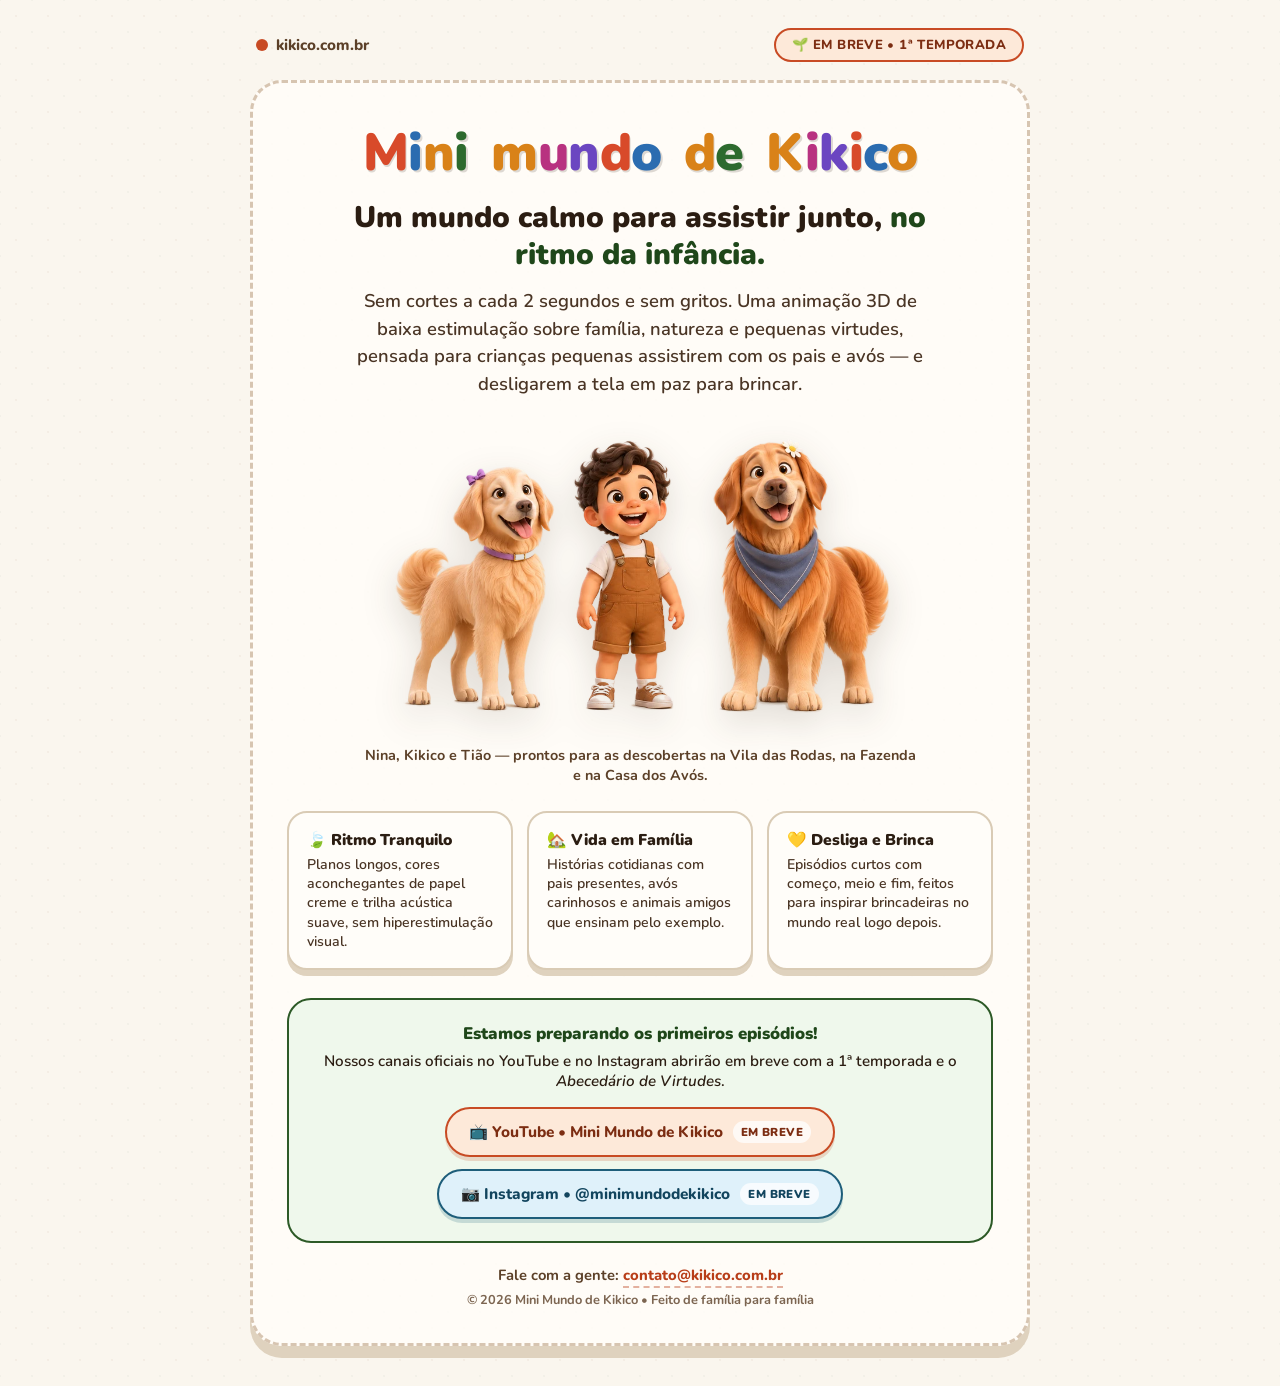
==== index.html @ 515ec6b5 "Site oficial kikico.com.br (Em breve / Cartao de visitas)" ====
<!DOCTYPE html>
<html lang="pt-BR">
<head>
  <meta charset="utf-8" />
  <meta name="viewport" content="width=device-width, initial-scale=1.0" />
  <title>Mini Mundo de Kikico — Desenho Infantil de Baixa Estimulação</title>
  <meta name="description" content="Animação 3D educativa de baixa estimulação para assistir junto em família. Sem cortes frenéticos, sem gritos: afeto, natureza e pequenas virtudes no ritmo da infância." />
  <meta name="theme-color" content="#FAF6EE" />

  <!-- Open Graph / WhatsApp / Instagram -->
  <meta property="og:type" content="website" />
  <meta property="og:url" content="https://kikico.com.br/" />
  <meta property="og:title" content="Mini Mundo de Kikico — Desenho Calmo e Educativo" />
  <meta property="og:description" content="Animação 3D de baixa estimulação feita de família para família. Sem cortes frenéticos, sem gritos — afeto e descobertas no ritmo da infância." />
  <meta property="og:image" content="https://kikico.com.br/assets/og-share.jpg" />
  <meta property="og:locale" content="pt_BR" />

  <!-- Ícones -->
  <link rel="icon" type="image/png" href="assets/favicon.png" />
  <link rel="apple-touch-icon" href="assets/apple-touch-icon.png" />

  <!-- Fonte arredondada acolhedora (fallback nativo macOS/iOS Avenir Next Rounded) -->
  <link rel="preconnect" href="https://fonts.googleapis.com" />
  <link rel="preconnect" href="https://fonts.gstatic.com" crossorigin />
  <link href="https://fonts.googleapis.com/css2?family=Nunito:wght@600;700;800;900&display=swap" rel="stylesheet" />

  <style>
    :root {
      --creme-kikico: #FAF6EE;
      --cartao-branco: #FFFDF9;
      --borda-areia: #D9CBB5;
      --sombra-areia: #DFD2BE;
      --tinta-carvao: #2B1D12;
      --tinta-marrom: #4A3525;
      --tinta-canela: #5C4028;

      --verde-fundo: #E3F0DF;
      --verde-card: #EFF8EC;
      --verde-borda: #2D5A27;
      --verde-texto: #1F471A;

      --terracota-fundo: #FDE9D9;
      --terracota-borda: #C84B24;
      --terracota-texto: #7C2D12;
      --terracota-destaque: #B83D18;

      --azul-fundo: #DFF1FA;
      --azul-borda: #1E5E7A;
      --azul-texto: #12455E;

      --madeira-fundo: #EFE5D5;
      --madeira-borda: #8B5A2B;
      --madeira-texto: #4A2E14;
    }

    * {
      box-sizing: border-box;
      margin: 0;
      padding: 0;
    }

    body {
      background-color: var(--creme-kikico);
      background-image:
        radial-gradient(rgba(139, 90, 43, 0.05) 1.5px, transparent 1.5px),
        radial-gradient(rgba(45, 90, 39, 0.035) 1.5px, var(--creme-kikico) 1.5px);
      background-size: 32px 32px;
      background-position: 0 0, 16px 16px;
      color: var(--tinta-carvao);
      font-family: "Avenir Next Rounded", "Arial Rounded MT Bold", "Nunito", -apple-system, BlinkMacSystemFont, sans-serif;
      -webkit-font-smoothing: antialiased;
      min-height: 100vh;
      display: flex;
      flex-direction: column;
      align-items: center;
      justify-content: center;
      padding: 28px 18px 40px;
    }

    .page-wrapper {
      width: 100%;
      max-width: 780px;
      margin: 0 auto;
    }

    /* Barra superior discreta */
    .top-bar {
      display: flex;
      align-items: center;
      justify-content: space-between;
      flex-wrap: wrap;
      gap: 12px;
      margin-bottom: 18px;
      padding: 0 6px;
    }

    .brand-handle {
      display: inline-flex;
      align-items: center;
      gap: 8px;
      font-size: 0.95rem;
      font-weight: 800;
      color: var(--tinta-canela);
      text-decoration: none;
    }

    .brand-dot {
      width: 12px;
      height: 12px;
      border-radius: 50%;
      background-color: var(--terracota-borda);
      display: inline-block;
    }

    .pill {
      display: inline-flex;
      align-items: center;
      gap: 6px;
      padding: 6px 16px;
      border-radius: 999px;
      font-weight: 800;
      font-size: 0.82rem;
      letter-spacing: 0.03em;
      text-transform: uppercase;
    }

    .pill-amber {
      background-color: var(--terracota-fundo);
      color: var(--terracota-texto);
      border: 2px solid var(--terracota-borda);
    }

    .pill-green {
      background-color: var(--verde-fundo);
      color: var(--verde-texto);
      border: 2px solid var(--verde-borda);
    }

    /* Moldura principal em estilo livro ilustrado / giz de cera */
    .crayon-stage {
      background-color: rgba(255, 253, 249, 0.86);
      border: 3.5px dashed rgba(139, 90, 43, 0.34);
      border-radius: 32px;
      padding: 38px 34px 34px;
      box-shadow: 0 12px 0 var(--sombra-areia);
      text-align: center;
    }

    /* Título em letras estilo Giz de Cera colorido (seguindo o logo oficial) */
    .crayon-logo-title {
      font-size: clamp(2.1rem, 5.5vw, 3.25rem);
      font-weight: 900;
      line-height: 1.08;
      letter-spacing: -0.01em;
      margin-bottom: 14px;
      display: inline-block;
      padding: 4px 12px;
    }

    .crayon-word {
      display: inline-block;
      margin: 0 4px;
    }

    .c-red    { color: #D84A2A; text-shadow: 1.5px 2px 0 rgba(43, 29, 18, 0.16); }
    .c-blue   { color: #2B6CB0; text-shadow: 1.5px 2px 0 rgba(43, 29, 18, 0.16); }
    .c-yellow { color: #D98218; text-shadow: 1.5px 2px 0 rgba(43, 29, 18, 0.16); }
    .c-green  { color: #2D6A2E; text-shadow: 1.5px 2px 0 rgba(43, 29, 18, 0.16); }
    .c-purple { color: #6B46C1; text-shadow: 1.5px 2px 0 rgba(43, 29, 18, 0.16); }
    .c-pink   { color: #B83280; text-shadow: 1.5px 2px 0 rgba(43, 29, 18, 0.16); }

    .hero-headline {
      font-size: clamp(1.35rem, 3.2vw, 1.85rem);
      line-height: 1.25;
      font-weight: 900;
      color: var(--tinta-carvao);
      max-width: 620px;
      margin: 0 auto 14px;
    }

    .hero-headline span {
      color: var(--verde-texto);
    }

    .hero-sub {
      font-size: clamp(1rem, 2.2vw, 1.15rem);
      line-height: 1.5;
      color: var(--tinta-marrom);
      font-weight: 600;
      max-width: 590px;
      margin: 0 auto 24px;
    }

    /* Ilustração do Trio (Nina, Kikico e Tião) */
    .trio-container {
      margin: 8px auto 26px;
      max-width: 560px;
    }

    .trio-img {
      width: 100%;
      height: auto;
      display: block;
      filter: drop-shadow(0 12px 18px rgba(43, 29, 18, 0.16));
    }

    .trio-caption {
      margin-top: 8px;
      font-size: 0.9rem;
      font-weight: 700;
      color: var(--tinta-canela);
    }

    /* Pilares da proposta em 3 cartões rápidos */
    .pillars-grid {
      display: grid;
      grid-template-columns: repeat(3, 1fr);
      gap: 14px;
      margin-bottom: 28px;
      text-align: left;
    }

    .pillar-card {
      background-color: var(--cartao-branco);
      border: 2.5px solid var(--borda-areia);
      border-radius: 20px;
      padding: 16px 18px;
      box-shadow: 0 6px 0 var(--sombra-areia);
    }

    .pillar-title {
      font-size: 0.98rem;
      font-weight: 900;
      color: var(--tinta-carvao);
      margin-bottom: 4px;
      display: flex;
      align-items: center;
      gap: 6px;
    }

    .pillar-desc {
      font-size: 0.88rem;
      line-height: 1.38;
      color: var(--tinta-marrom);
      font-weight: 600;
    }

    /* Seção de Canais / Em Breve */
    .channels-box {
      background-color: var(--verde-card);
      border: 2.5px solid var(--verde-borda);
      border-radius: 24px;
      padding: 22px 24px;
      margin-bottom: 22px;
    }

    .channels-title {
      font-size: 1.05rem;
      font-weight: 900;
      color: var(--verde-texto);
      margin-bottom: 6px;
    }

    .channels-text {
      font-size: 0.95rem;
      color: var(--tinta-carvao);
      font-weight: 600;
      margin-bottom: 16px;
    }

    .buttons-row {
      display: flex;
      flex-wrap: wrap;
      justify-content: center;
      gap: 12px;
    }

    .btn-channel {
      display: inline-flex;
      align-items: center;
      gap: 10px;
      padding: 12px 22px;
      border-radius: 999px;
      font-size: 0.96rem;
      font-weight: 800;
      text-decoration: none;
      transition: transform 0.15s ease, box-shadow 0.15s ease;
    }

    .btn-youtube {
      background-color: var(--terracota-fundo);
      color: var(--terracota-texto);
      border: 2.5px solid var(--terracota-borda);
      box-shadow: 0 4px 0 rgba(200, 75, 36, 0.2);
    }

    .btn-instagram {
      background-color: var(--azul-fundo);
      color: var(--azul-texto);
      border: 2.5px solid var(--azul-borda);
      box-shadow: 0 4px 0 rgba(30, 94, 122, 0.2);
    }

    .badge-soon {
      font-size: 0.72rem;
      text-transform: uppercase;
      letter-spacing: 0.04em;
      padding: 3px 8px;
      border-radius: 999px;
      background-color: rgba(255, 255, 255, 0.75);
      font-weight: 900;
    }

    /* Contato por E-mail */
    .contact-footer {
      margin-top: 22px;
      font-size: 0.92rem;
      color: var(--tinta-canela);
      font-weight: 700;
      display: flex;
      flex-direction: column;
      align-items: center;
      gap: 6px;
    }

    .contact-link {
      color: var(--terracota-destaque);
      text-decoration: none;
      font-weight: 800;
      border-bottom: 2px dashed rgba(184, 61, 24, 0.4);
      padding-bottom: 1px;
    }

    .contact-link:hover {
      border-bottom-style: solid;
    }

    @media (max-width: 640px) {
      .crayon-stage {
        padding: 28px 20px 26px;
        border-radius: 26px;
      }
      .pillars-grid {
        grid-template-columns: 1fr;
        gap: 10px;
      }
      .btn-channel {
        width: 100%;
        justify-content: center;
      }
    }
  </style>
</head>
<body>
  <main class="page-wrapper">
    <header class="top-bar">
      <span class="brand-handle">
        <span class="brand-dot" aria-hidden="true"></span>
        kikico.com.br
      </span>
      <span class="pill pill-amber">🌱 Em breve • 1ª Temporada</span>
    </header>

    <section class="crayon-stage" aria-label="Apresentação do Mini Mundo de Kikico">
      <h1 class="crayon-logo-title" aria-label="Mini mundo de Kikico">
        <span class="crayon-word">
          <span class="c-red">M</span><span class="c-blue">i</span><span class="c-yellow">n</span><span class="c-green">i</span>
        </span>
        <span class="crayon-word">
          <span class="c-yellow">m</span><span class="c-pink">u</span><span class="c-purple">n</span><span class="c-red">d</span><span class="c-blue">o</span>
        </span>
        <span class="crayon-word">
          <span class="c-yellow">d</span><span class="c-green">e</span>
        </span>
        <span class="crayon-word">
          <span class="c-yellow">K</span><span class="c-pink">i</span><span class="c-purple">k</span><span class="c-red">i</span><span class="c-blue">c</span><span class="c-yellow">o</span>
        </span>
      </h1>

      <h2 class="hero-headline">
        Um mundo calmo para assistir junto, <span>no ritmo da infância.</span>
      </h2>

      <p class="hero-sub">
        Sem cortes a cada 2 segundos e sem gritos. Uma animação 3D de baixa estimulação sobre família, natureza e pequenas virtudes, pensada para crianças pequenas assistirem com os pais e avós — e desligarem a tela em paz para brincar.
      </p>

      <figure class="trio-container">
        <picture>
          <source srcset="assets/trio-kikico-nina-tiao.webp" type="image/webp" />
          <img
            class="trio-img"
            src="assets/trio-kikico-nina-tiao.png"
            alt="Ilustração 3D da cachorrinha Nina, do menino Kikico de jardineira marrom e do cachorro Tião de bandana azul"
            width="960"
            height="536"
          />
        </picture>
        <figcaption class="trio-caption">
          Nina, Kikico e Tião — prontos para as descobertas na Vila das Rodas, na Fazenda e na Casa dos Avós.
        </figcaption>
      </figure>

      <div class="pillars-grid">
        <article class="pillar-card">
          <div class="pillar-title">🍃 Ritmo Tranquilo</div>
          <p class="pillar-desc">
            Planos longos, cores aconchegantes de papel creme e trilha acústica suave, sem hiperestimulação visual.
          </p>
        </article>

        <article class="pillar-card">
          <div class="pillar-title">🏡 Vida em Família</div>
          <p class="pillar-desc">
            Histórias cotidianas com pais presentes, avós carinhosos e animais amigos que ensinam pelo exemplo.
          </p>
        </article>

        <article class="pillar-card">
          <div class="pillar-title">💛 Desliga e Brinca</div>
          <p class="pillar-desc">
            Episódios curtos com começo, meio e fim, feitos para inspirar brincadeiras no mundo real logo depois.
          </p>
        </article>
      </div>

      <div class="channels-box">
        <div class="channels-title">Estamos preparando os primeiros episódios!</div>
        <p class="channels-text">
          Nossos canais oficiais no YouTube e no Instagram abrirão em breve com a 1ª temporada e o <em>Abecedário de Virtudes</em>.
        </p>
        <div class="buttons-row">
          <span class="btn-channel btn-youtube" role="status">
            📺 YouTube • Mini Mundo de Kikico
            <span class="badge-soon">Em breve</span>
          </span>
          <span class="btn-channel btn-instagram" role="status">
            📷 Instagram • @minimundodekikico
            <span class="badge-soon">Em breve</span>
          </span>
        </div>
      </div>

      <footer class="contact-footer">
        <div>
          Fale com a gente: <a class="contact-link" href="mailto:contato@kikico.com.br">contato@kikico.com.br</a>
        </div>
        <div style="font-size: 0.8rem; opacity: 0.8;">
          © 2026 Mini Mundo de Kikico • Feito de família para família
        </div>
      </footer>
    </section>
  </main>
</body>
</html>
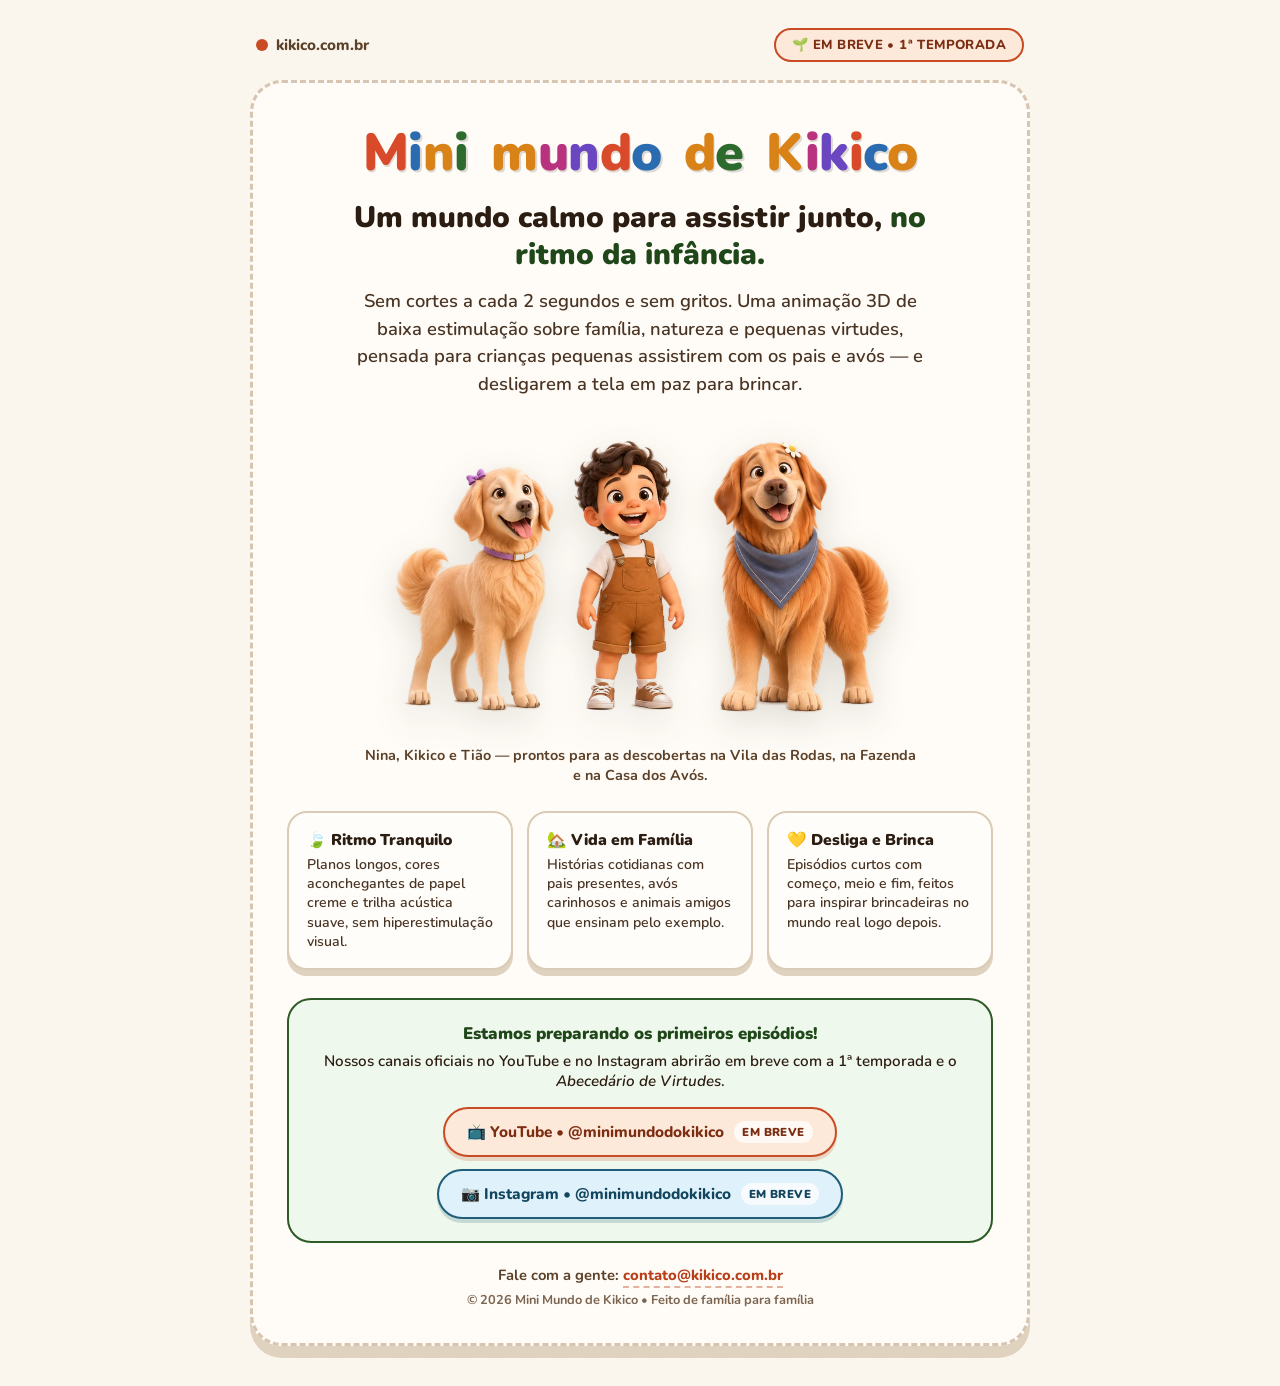
==== commit 356bc3f4: "Sincronizacao automatica (Pro Max, 2026-11-16 11:40)" ====
--- a/index.html
+++ b/index.html
@@ -431,11 +431,11 @@
         </p>
         <div class="buttons-row">
           <span class="btn-channel btn-youtube" role="status">
-            📺 YouTube • Mini Mundo de Kikico
+            📺 YouTube • @minimundodokikico
             <span class="badge-soon">Em breve</span>
           </span>
           <span class="btn-channel btn-instagram" role="status">
-            📷 Instagram • @minimundodekikico
+            📷 Instagram • @minimundodokikico
             <span class="badge-soon">Em breve</span>
           </span>
         </div>
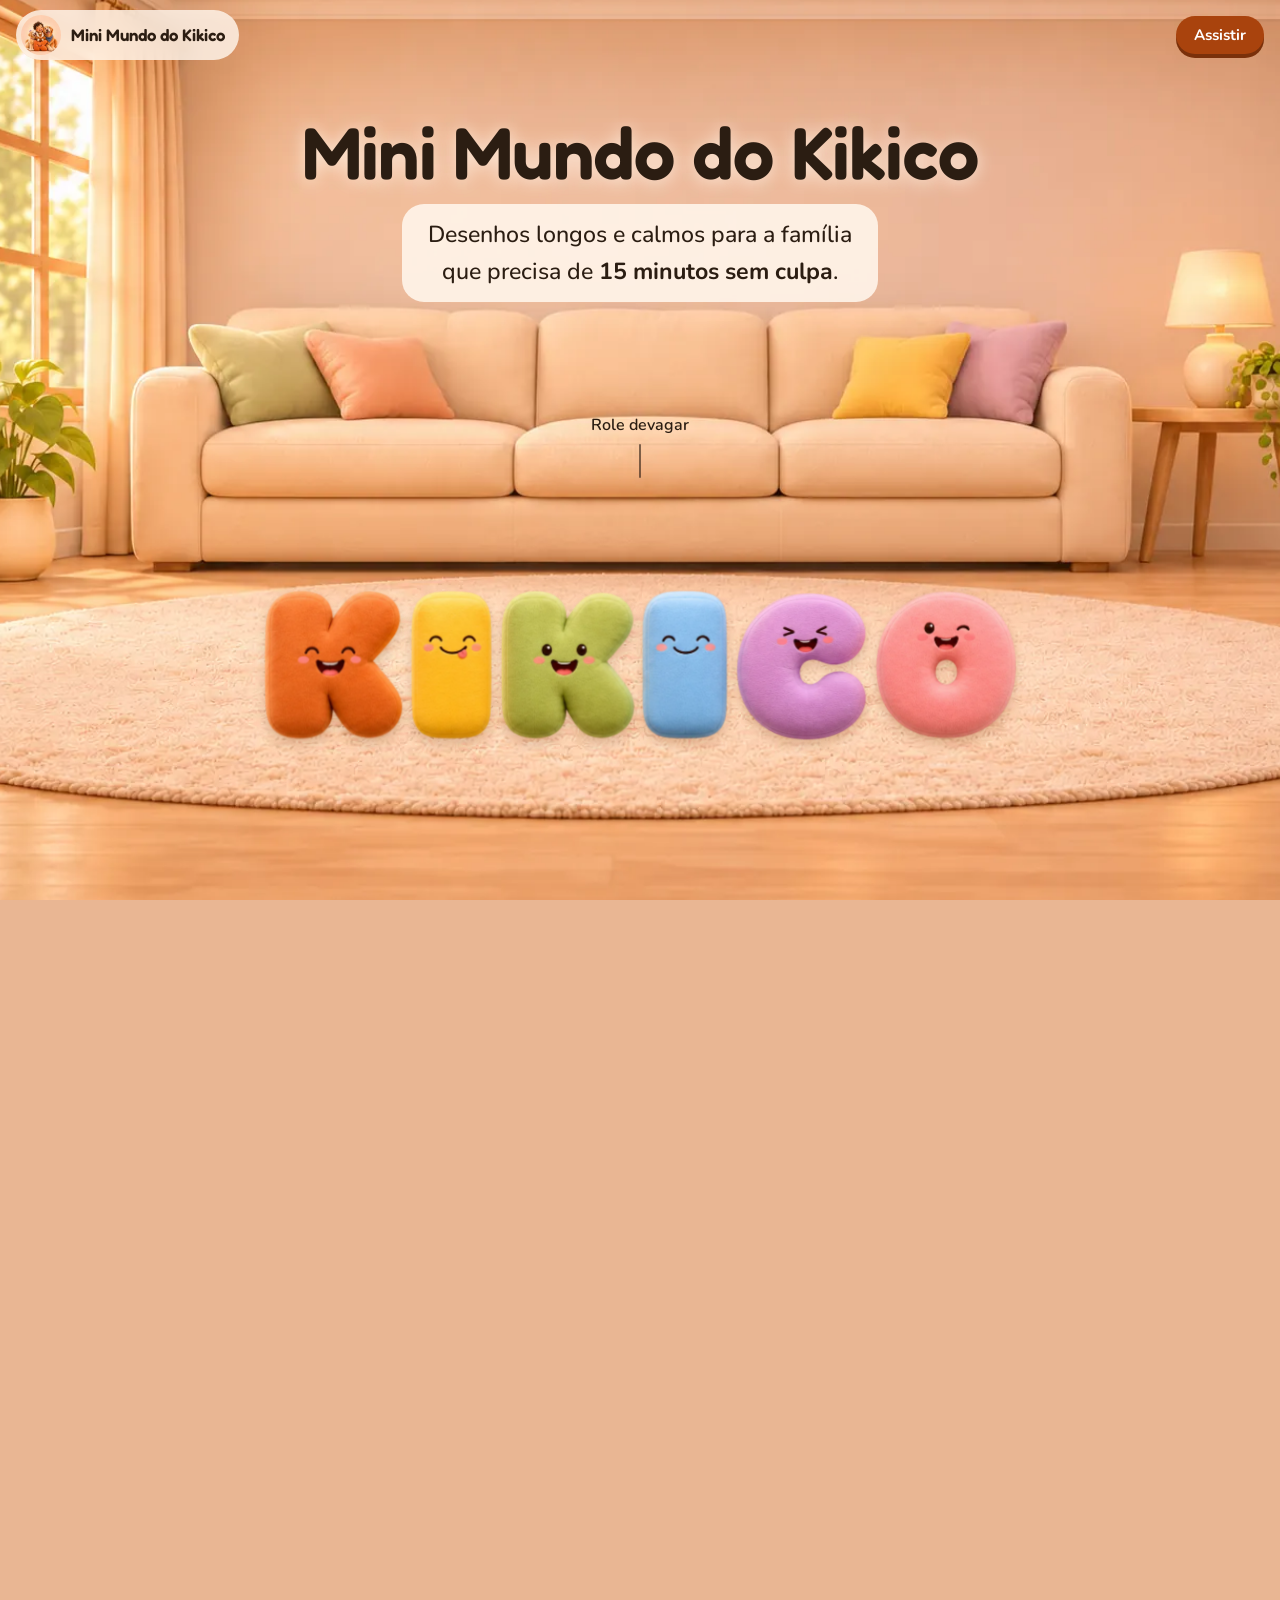
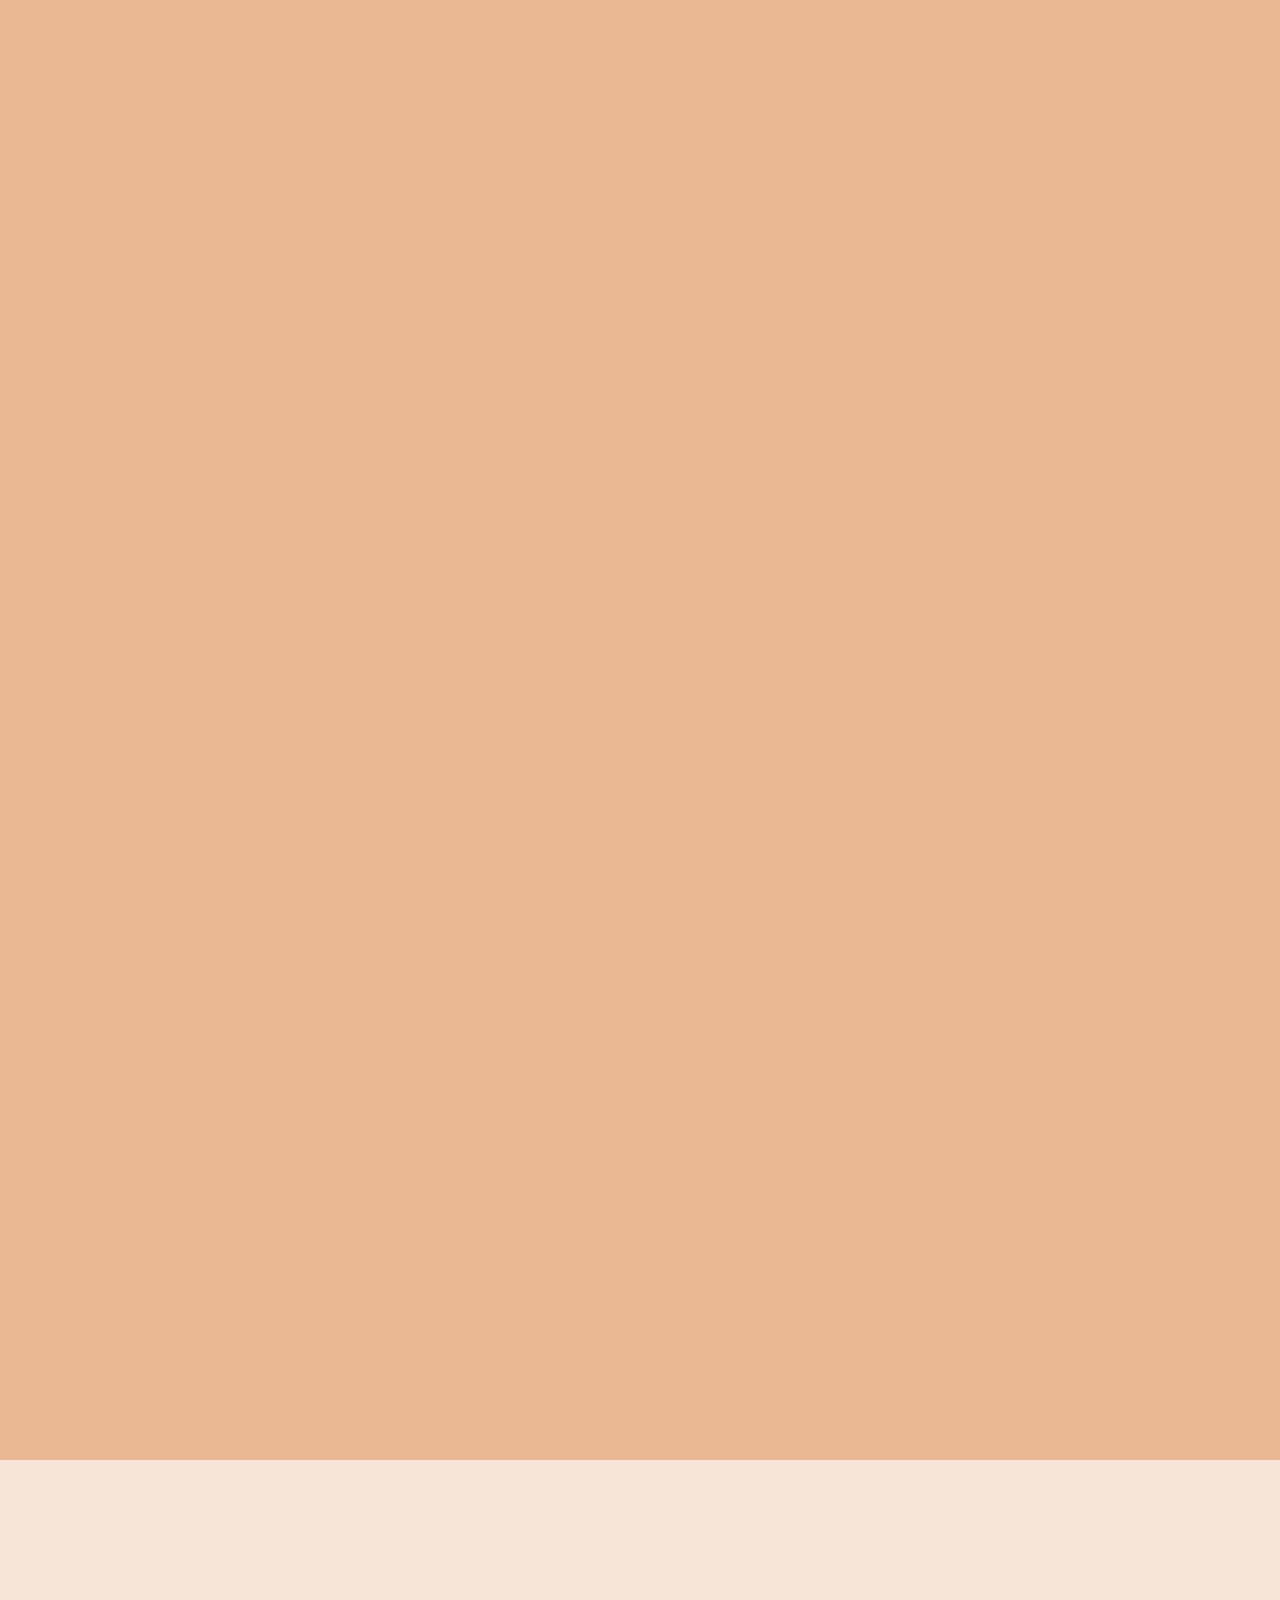
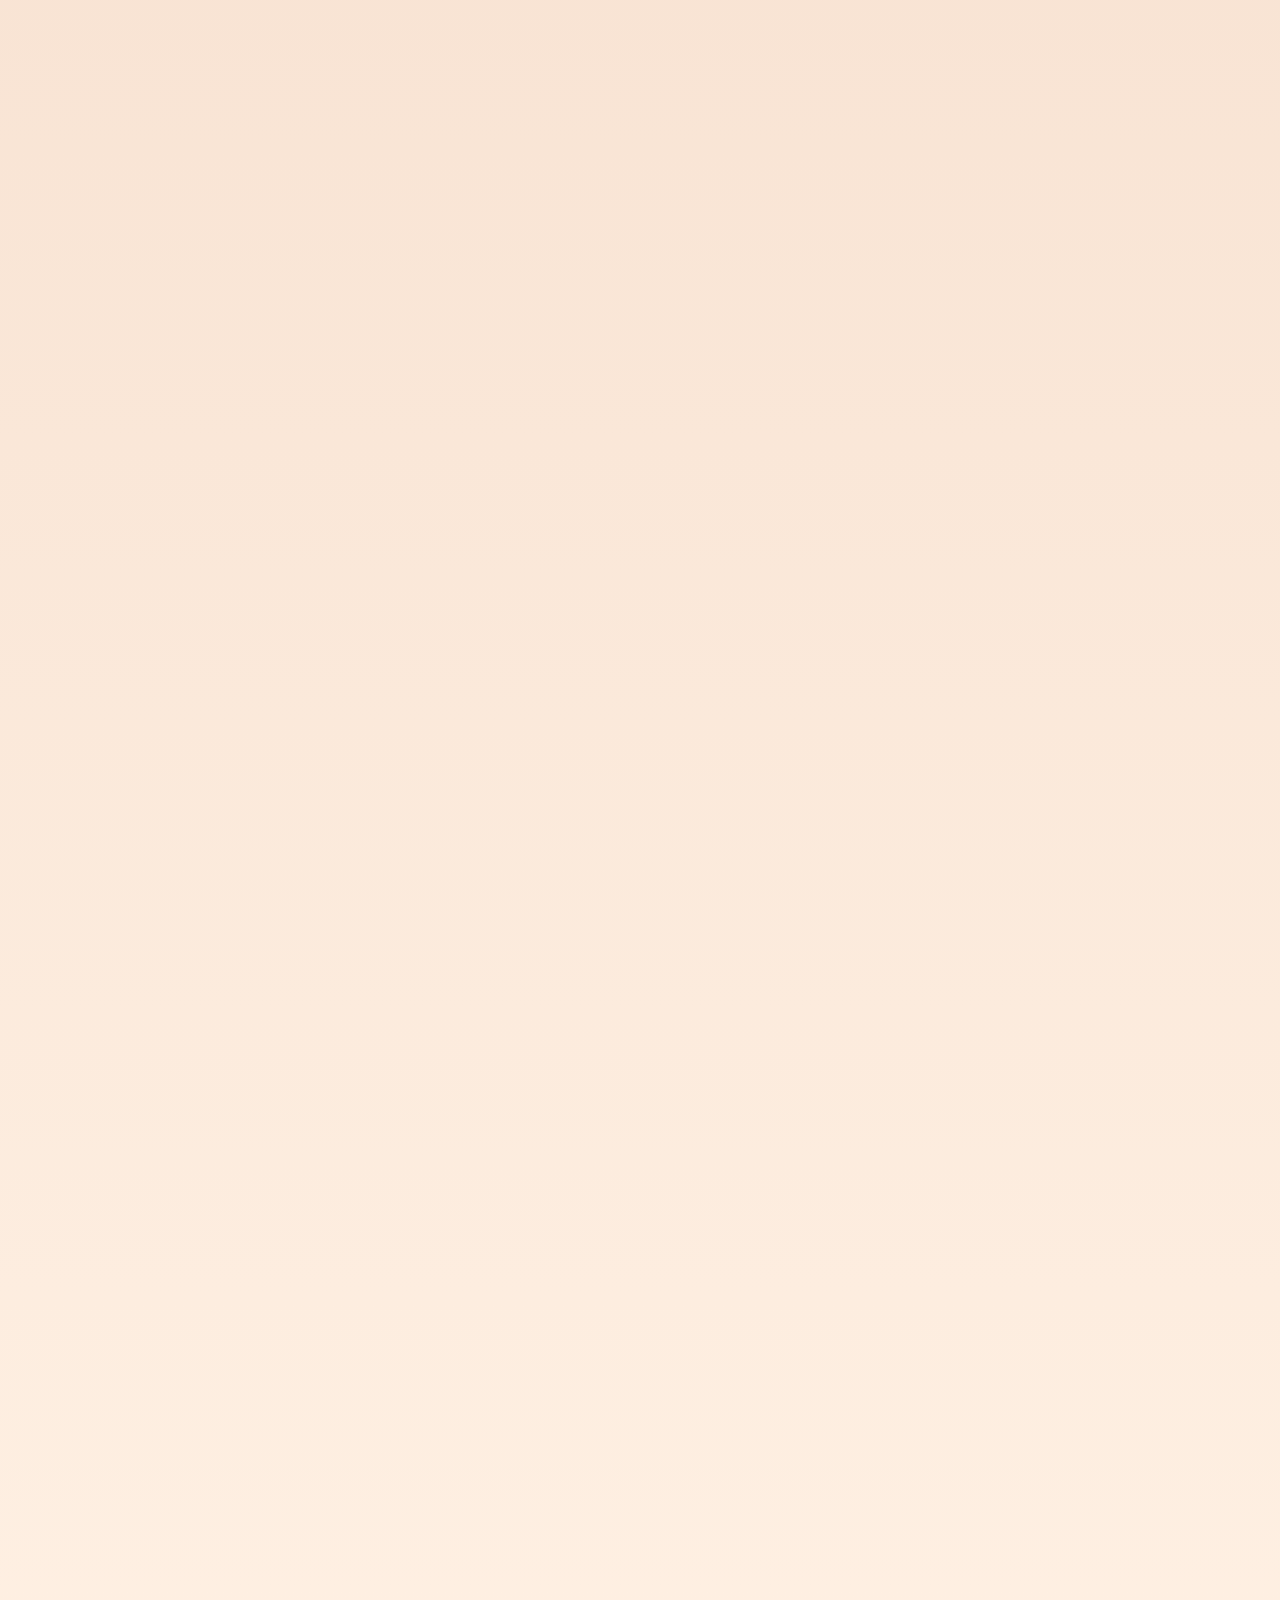
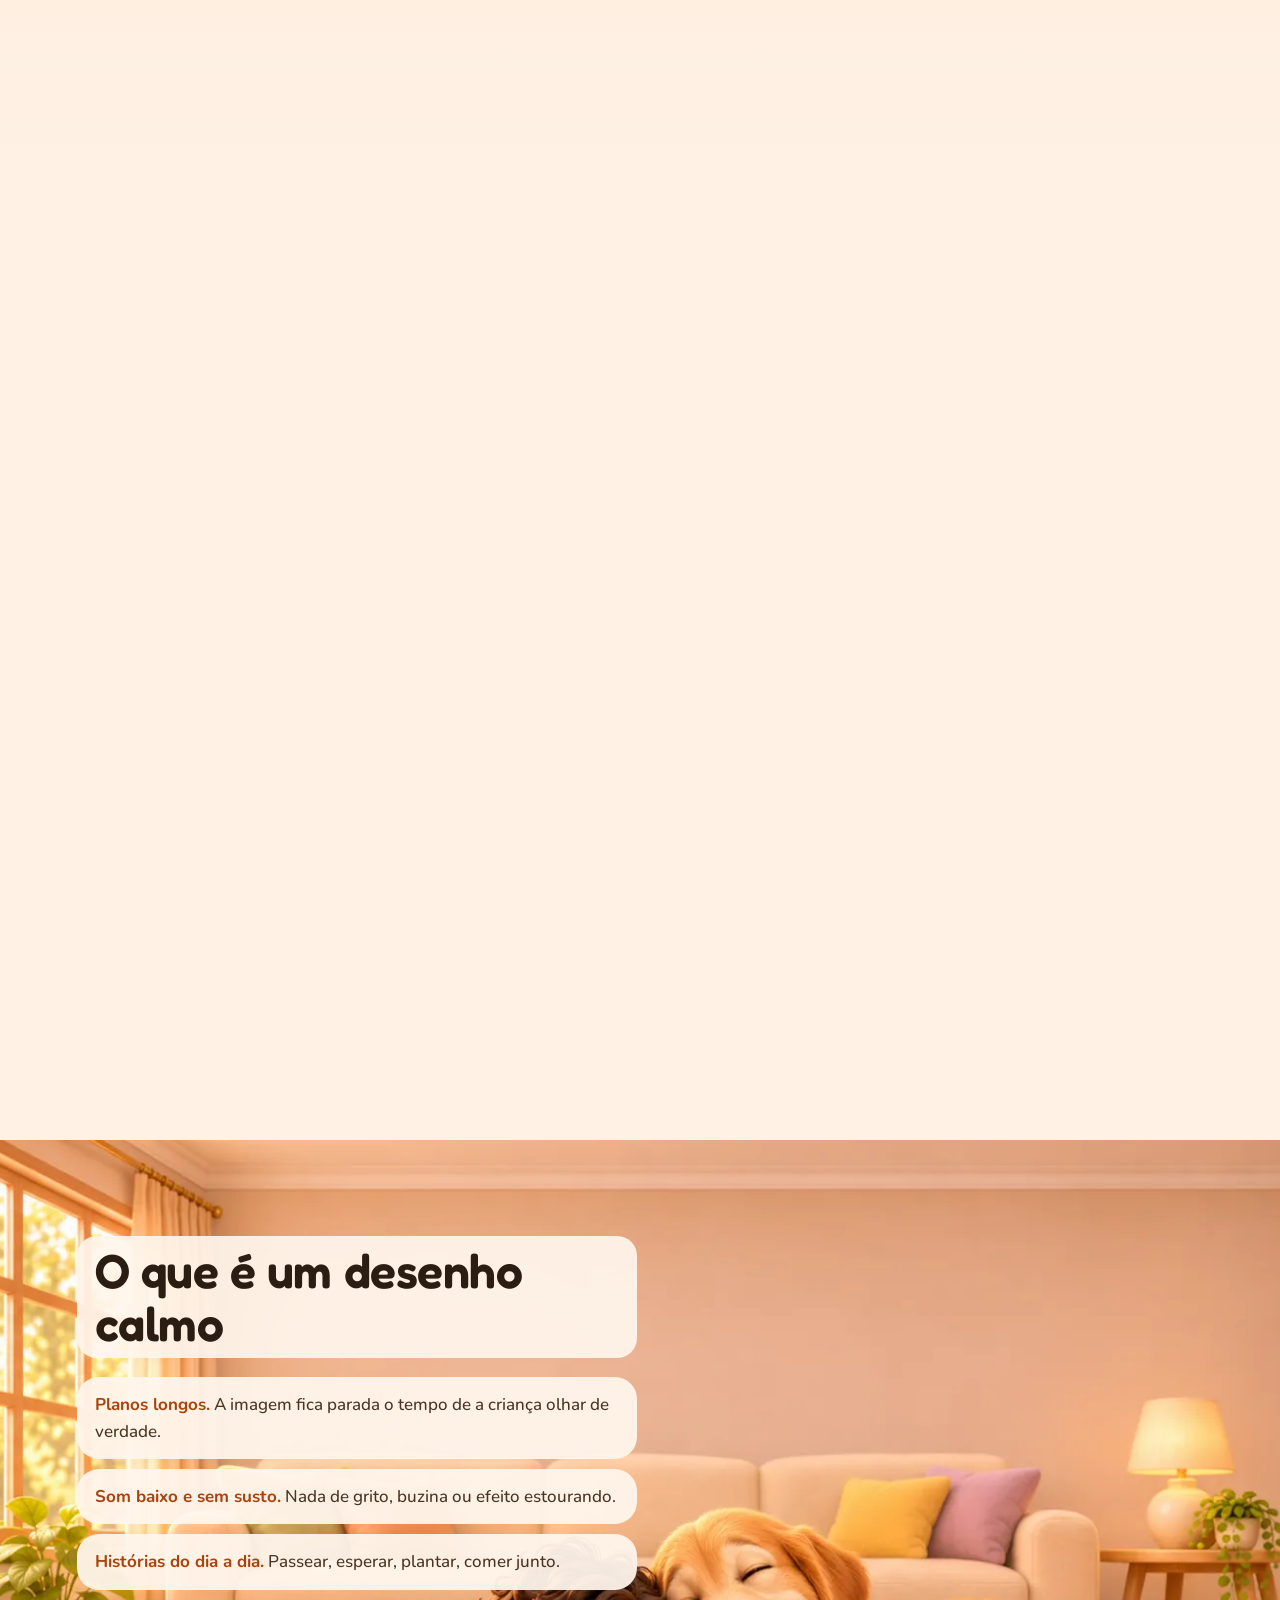
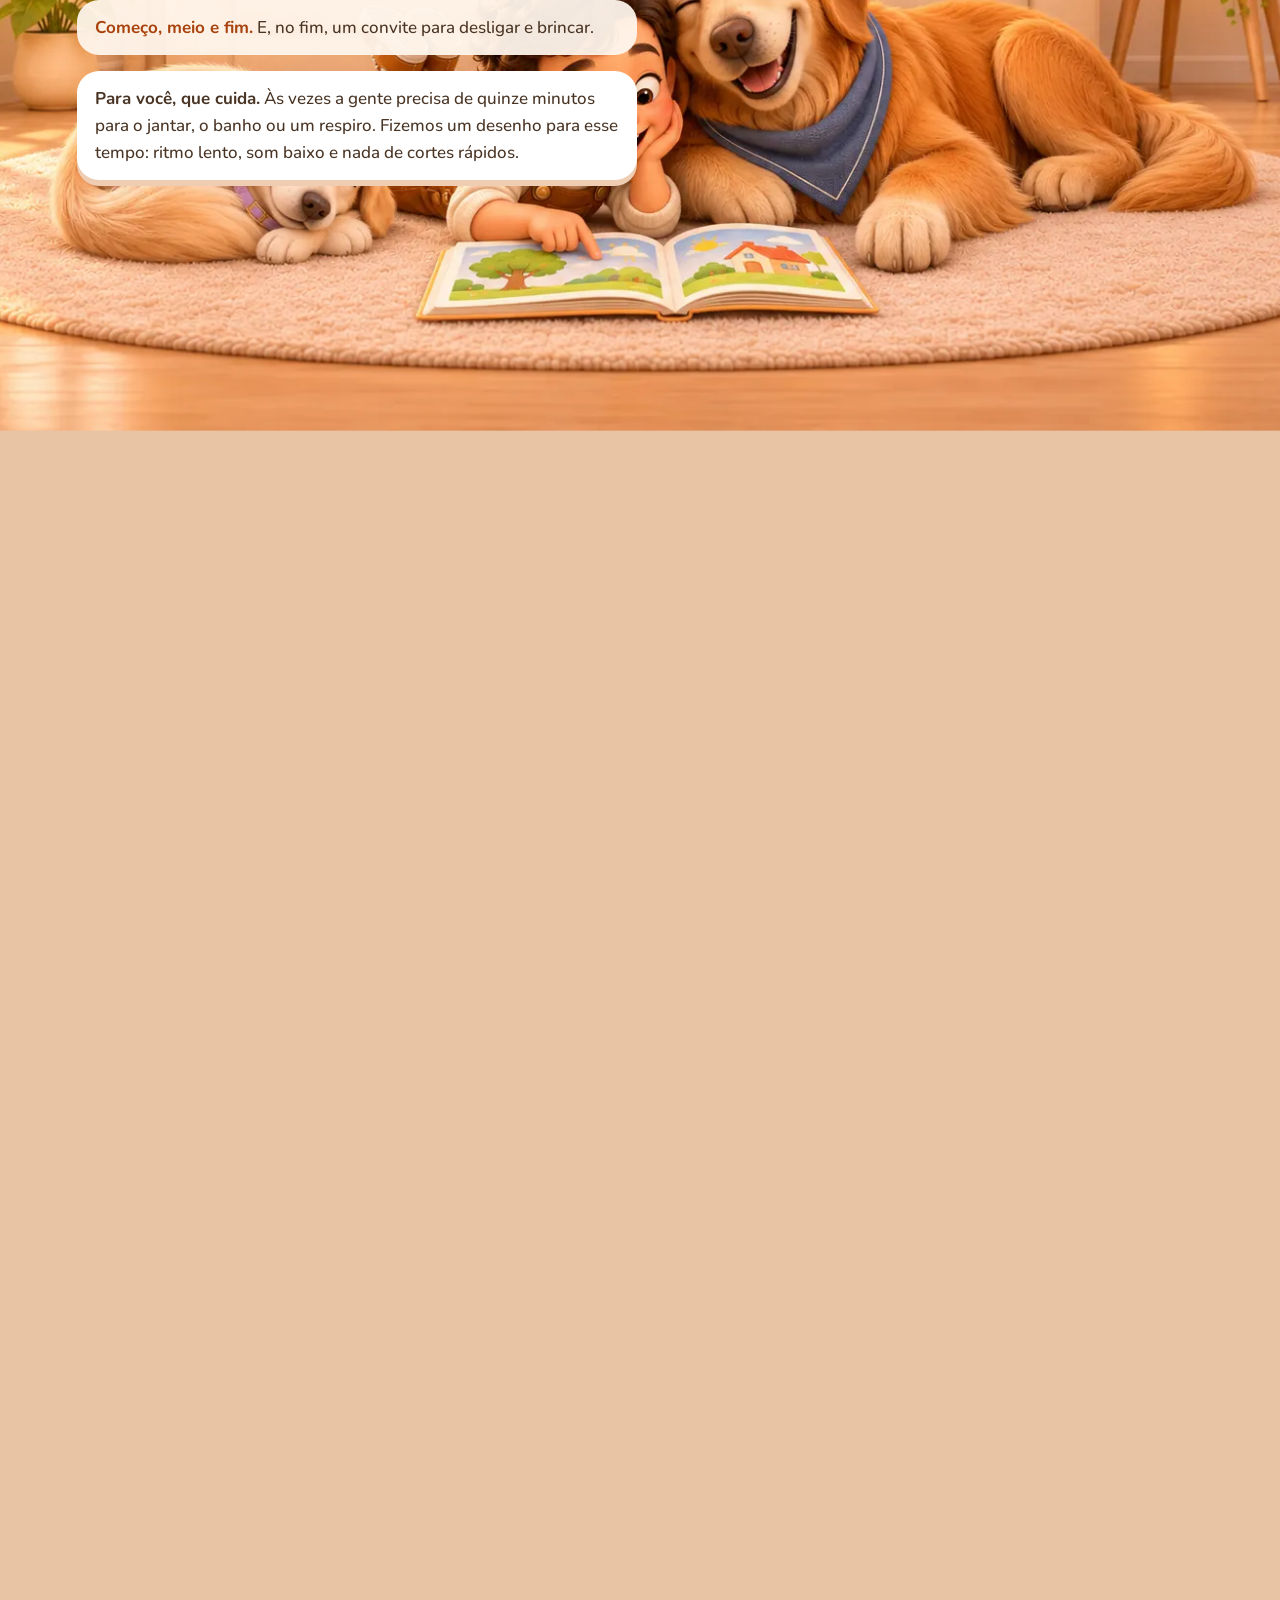
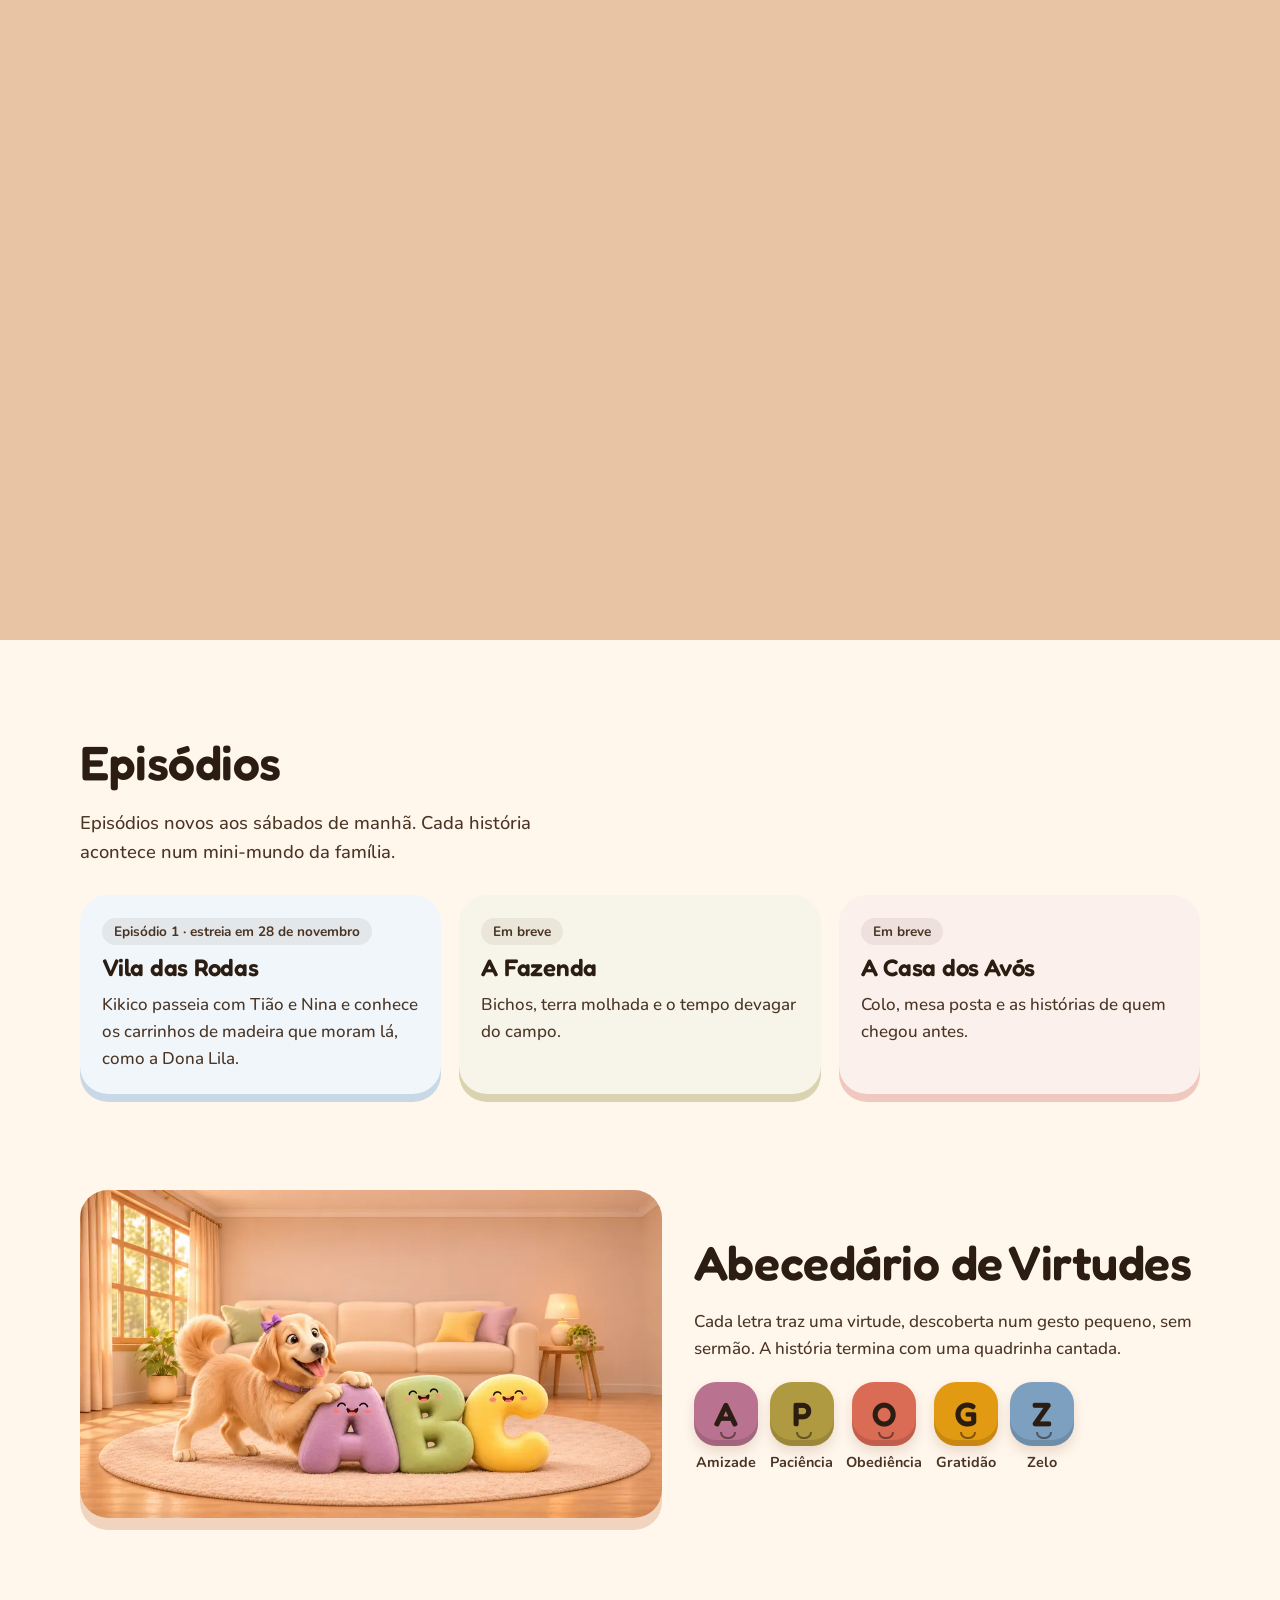
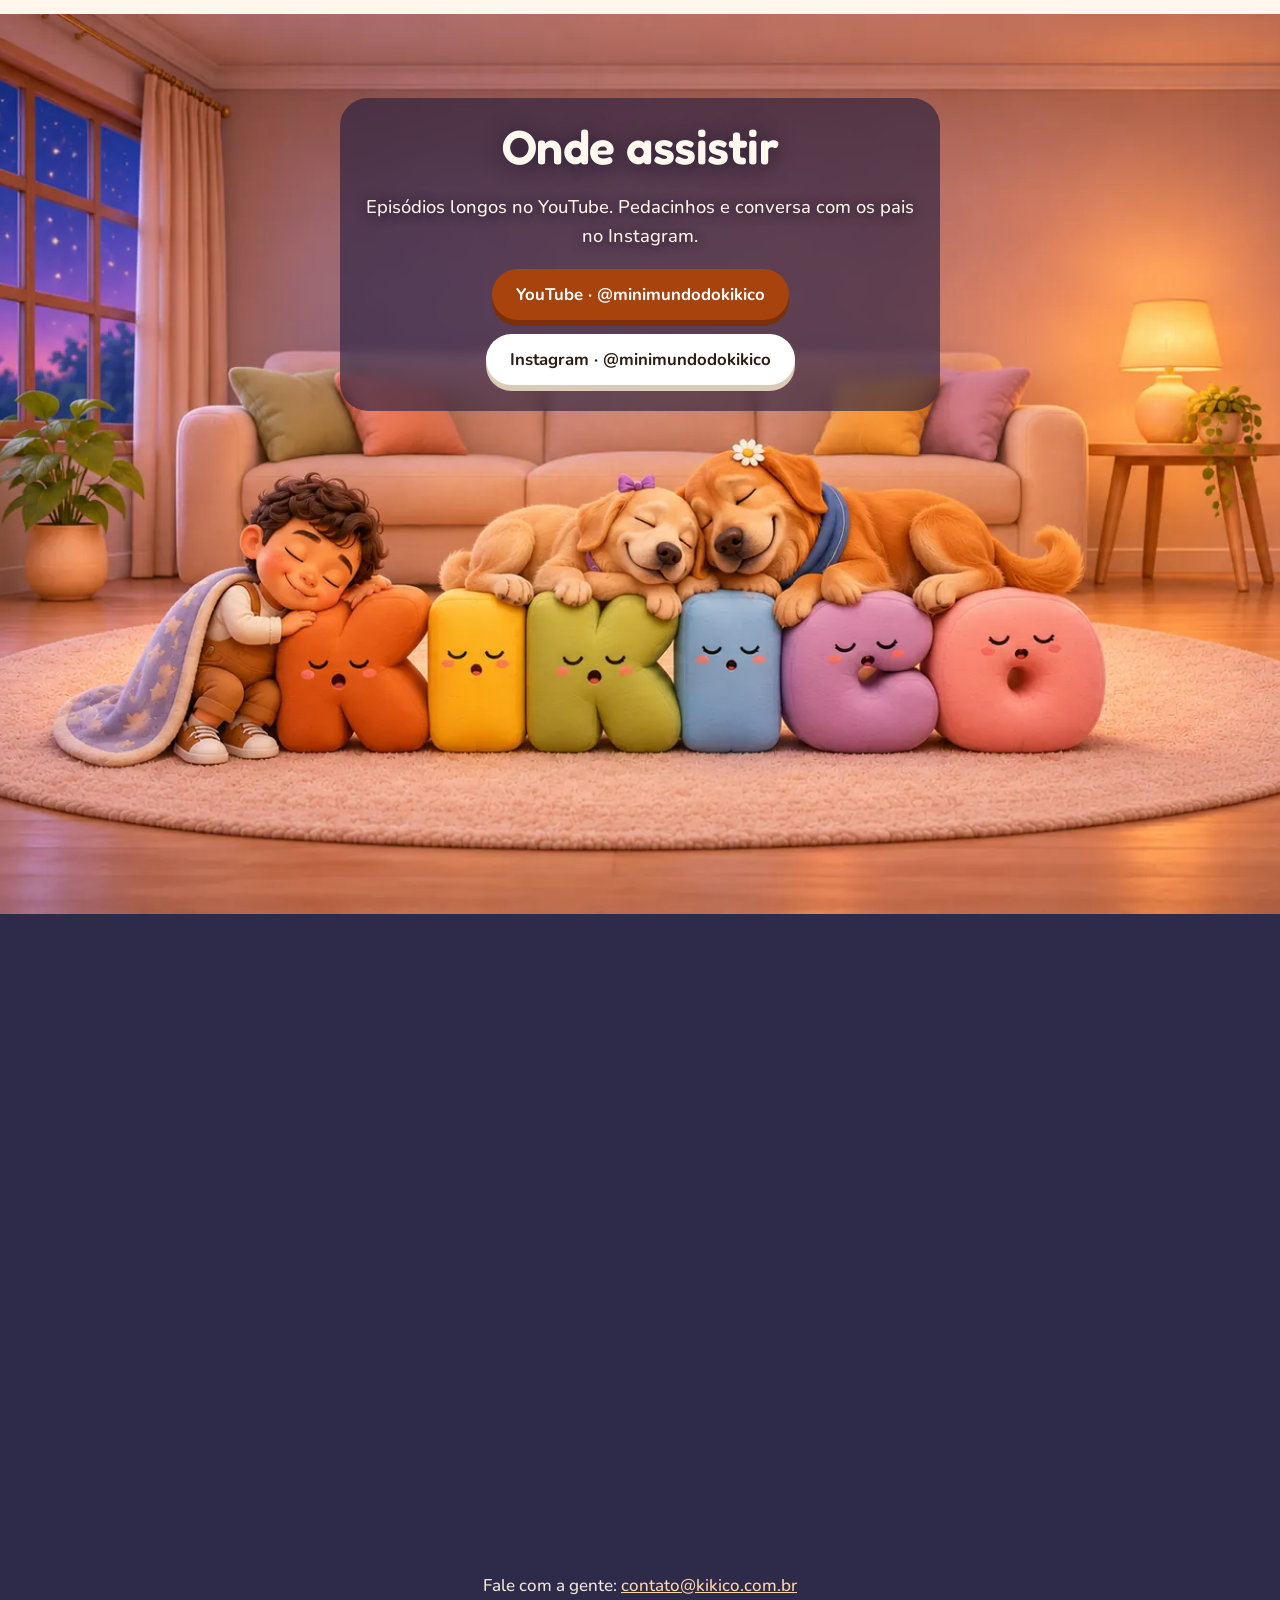
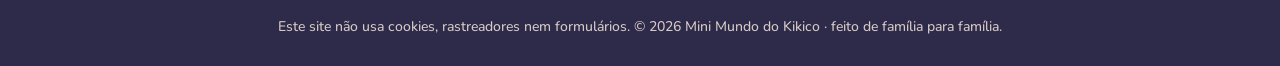
==== commit a75a9613: "Troca para o site novo (rolagem com a sala dos puffs)" ====
--- a/index.html
+++ b/index.html
@@ -1,455 +1,188 @@
-<!DOCTYPE html>
+<!doctype html>
 <html lang="pt-BR">
 <head>
-  <meta charset="utf-8" />
-  <meta name="viewport" content="width=device-width, initial-scale=1.0" />
-  <title>Mini Mundo de Kikico — Desenho Infantil de Baixa Estimulação</title>
-  <meta name="description" content="Animação 3D educativa de baixa estimulação para assistir junto em família. Sem cortes frenéticos, sem gritos: afeto, natureza e pequenas virtudes no ritmo da infância." />
-  <meta name="theme-color" content="#FAF6EE" />
-
-  <!-- Open Graph / WhatsApp / Instagram -->
-  <meta property="og:type" content="website" />
-  <meta property="og:url" content="https://kikico.com.br/" />
-  <meta property="og:title" content="Mini Mundo de Kikico — Desenho Calmo e Educativo" />
-  <meta property="og:description" content="Animação 3D de baixa estimulação feita de família para família. Sem cortes frenéticos, sem gritos — afeto e descobertas no ritmo da infância." />
-  <meta property="og:image" content="https://kikico.com.br/assets/og-share.jpg" />
-  <meta property="og:locale" content="pt_BR" />
-
-  <!-- Ícones -->
-  <link rel="icon" type="image/png" href="assets/favicon.png" />
-  <link rel="apple-touch-icon" href="assets/apple-touch-icon.png" />
-
-  <!-- Fonte arredondada acolhedora (fallback nativo macOS/iOS Avenir Next Rounded) -->
-  <link rel="preconnect" href="https://fonts.googleapis.com" />
-  <link rel="preconnect" href="https://fonts.gstatic.com" crossorigin />
-  <link href="https://fonts.googleapis.com/css2?family=Nunito:wght@600;700;800;900&display=swap" rel="stylesheet" />
-
-  <style>
-    :root {
-      --creme-kikico: #FAF6EE;
-      --cartao-branco: #FFFDF9;
-      --borda-areia: #D9CBB5;
-      --sombra-areia: #DFD2BE;
-      --tinta-carvao: #2B1D12;
-      --tinta-marrom: #4A3525;
-      --tinta-canela: #5C4028;
-
-      --verde-fundo: #E3F0DF;
-      --verde-card: #EFF8EC;
-      --verde-borda: #2D5A27;
-      --verde-texto: #1F471A;
-
-      --terracota-fundo: #FDE9D9;
-      --terracota-borda: #C84B24;
-      --terracota-texto: #7C2D12;
-      --terracota-destaque: #B83D18;
-
-      --azul-fundo: #DFF1FA;
-      --azul-borda: #1E5E7A;
-      --azul-texto: #12455E;
-
-      --madeira-fundo: #EFE5D5;
-      --madeira-borda: #8B5A2B;
-      --madeira-texto: #4A2E14;
-    }
-
-    * {
-      box-sizing: border-box;
-      margin: 0;
-      padding: 0;
-    }
-
-    body {
-      background-color: var(--creme-kikico);
-      background-image:
-        radial-gradient(rgba(139, 90, 43, 0.05) 1.5px, transparent 1.5px),
-        radial-gradient(rgba(45, 90, 39, 0.035) 1.5px, var(--creme-kikico) 1.5px);
-      background-size: 32px 32px;
-      background-position: 0 0, 16px 16px;
-      color: var(--tinta-carvao);
-      font-family: "Avenir Next Rounded", "Arial Rounded MT Bold", "Nunito", -apple-system, BlinkMacSystemFont, sans-serif;
-      -webkit-font-smoothing: antialiased;
-      min-height: 100vh;
-      display: flex;
-      flex-direction: column;
-      align-items: center;
-      justify-content: center;
-      padding: 28px 18px 40px;
-    }
-
-    .page-wrapper {
-      width: 100%;
-      max-width: 780px;
-      margin: 0 auto;
-    }
-
-    /* Barra superior discreta */
-    .top-bar {
-      display: flex;
-      align-items: center;
-      justify-content: space-between;
-      flex-wrap: wrap;
-      gap: 12px;
-      margin-bottom: 18px;
-      padding: 0 6px;
-    }
-
-    .brand-handle {
-      display: inline-flex;
-      align-items: center;
-      gap: 8px;
-      font-size: 0.95rem;
-      font-weight: 800;
-      color: var(--tinta-canela);
-      text-decoration: none;
-    }
-
-    .brand-dot {
-      width: 12px;
-      height: 12px;
-      border-radius: 50%;
-      background-color: var(--terracota-borda);
-      display: inline-block;
-    }
-
-    .pill {
-      display: inline-flex;
-      align-items: center;
-      gap: 6px;
-      padding: 6px 16px;
-      border-radius: 999px;
-      font-weight: 800;
-      font-size: 0.82rem;
-      letter-spacing: 0.03em;
-      text-transform: uppercase;
-    }
-
-    .pill-amber {
-      background-color: var(--terracota-fundo);
-      color: var(--terracota-texto);
-      border: 2px solid var(--terracota-borda);
-    }
-
-    .pill-green {
-      background-color: var(--verde-fundo);
-      color: var(--verde-texto);
-      border: 2px solid var(--verde-borda);
-    }
-
-    /* Moldura principal em estilo livro ilustrado / giz de cera */
-    .crayon-stage {
-      background-color: rgba(255, 253, 249, 0.86);
-      border: 3.5px dashed rgba(139, 90, 43, 0.34);
-      border-radius: 32px;
-      padding: 38px 34px 34px;
-      box-shadow: 0 12px 0 var(--sombra-areia);
-      text-align: center;
-    }
-
-    /* Título em letras estilo Giz de Cera colorido (seguindo o logo oficial) */
-    .crayon-logo-title {
-      font-size: clamp(2.1rem, 5.5vw, 3.25rem);
-      font-weight: 900;
-      line-height: 1.08;
-      letter-spacing: -0.01em;
-      margin-bottom: 14px;
-      display: inline-block;
-      padding: 4px 12px;
-    }
-
-    .crayon-word {
-      display: inline-block;
-      margin: 0 4px;
-    }
-
-    .c-red    { color: #D84A2A; text-shadow: 1.5px 2px 0 rgba(43, 29, 18, 0.16); }
-    .c-blue   { color: #2B6CB0; text-shadow: 1.5px 2px 0 rgba(43, 29, 18, 0.16); }
-    .c-yellow { color: #D98218; text-shadow: 1.5px 2px 0 rgba(43, 29, 18, 0.16); }
-    .c-green  { color: #2D6A2E; text-shadow: 1.5px 2px 0 rgba(43, 29, 18, 0.16); }
-    .c-purple { color: #6B46C1; text-shadow: 1.5px 2px 0 rgba(43, 29, 18, 0.16); }
-    .c-pink   { color: #B83280; text-shadow: 1.5px 2px 0 rgba(43, 29, 18, 0.16); }
-
-    .hero-headline {
-      font-size: clamp(1.35rem, 3.2vw, 1.85rem);
-      line-height: 1.25;
-      font-weight: 900;
-      color: var(--tinta-carvao);
-      max-width: 620px;
-      margin: 0 auto 14px;
-    }
-
-    .hero-headline span {
-      color: var(--verde-texto);
-    }
-
-    .hero-sub {
-      font-size: clamp(1rem, 2.2vw, 1.15rem);
-      line-height: 1.5;
-      color: var(--tinta-marrom);
-      font-weight: 600;
-      max-width: 590px;
-      margin: 0 auto 24px;
-    }
-
-    /* Ilustração do Trio (Nina, Kikico e Tião) */
-    .trio-container {
-      margin: 8px auto 26px;
-      max-width: 560px;
-    }
-
-    .trio-img {
-      width: 100%;
-      height: auto;
-      display: block;
-      filter: drop-shadow(0 12px 18px rgba(43, 29, 18, 0.16));
-    }
-
-    .trio-caption {
-      margin-top: 8px;
-      font-size: 0.9rem;
-      font-weight: 700;
-      color: var(--tinta-canela);
-    }
-
-    /* Pilares da proposta em 3 cartões rápidos */
-    .pillars-grid {
-      display: grid;
-      grid-template-columns: repeat(3, 1fr);
-      gap: 14px;
-      margin-bottom: 28px;
-      text-align: left;
-    }
-
-    .pillar-card {
-      background-color: var(--cartao-branco);
-      border: 2.5px solid var(--borda-areia);
-      border-radius: 20px;
-      padding: 16px 18px;
-      box-shadow: 0 6px 0 var(--sombra-areia);
-    }
-
-    .pillar-title {
-      font-size: 0.98rem;
-      font-weight: 900;
-      color: var(--tinta-carvao);
-      margin-bottom: 4px;
-      display: flex;
-      align-items: center;
-      gap: 6px;
-    }
-
-    .pillar-desc {
-      font-size: 0.88rem;
-      line-height: 1.38;
-      color: var(--tinta-marrom);
-      font-weight: 600;
-    }
-
-    /* Seção de Canais / Em Breve */
-    .channels-box {
-      background-color: var(--verde-card);
-      border: 2.5px solid var(--verde-borda);
-      border-radius: 24px;
-      padding: 22px 24px;
-      margin-bottom: 22px;
-    }
-
-    .channels-title {
-      font-size: 1.05rem;
-      font-weight: 900;
-      color: var(--verde-texto);
-      margin-bottom: 6px;
-    }
-
-    .channels-text {
-      font-size: 0.95rem;
-      color: var(--tinta-carvao);
-      font-weight: 600;
-      margin-bottom: 16px;
-    }
-
-    .buttons-row {
-      display: flex;
-      flex-wrap: wrap;
-      justify-content: center;
-      gap: 12px;
-    }
-
-    .btn-channel {
-      display: inline-flex;
-      align-items: center;
-      gap: 10px;
-      padding: 12px 22px;
-      border-radius: 999px;
-      font-size: 0.96rem;
-      font-weight: 800;
-      text-decoration: none;
-      transition: transform 0.15s ease, box-shadow 0.15s ease;
-    }
-
-    .btn-youtube {
-      background-color: var(--terracota-fundo);
-      color: var(--terracota-texto);
-      border: 2.5px solid var(--terracota-borda);
-      box-shadow: 0 4px 0 rgba(200, 75, 36, 0.2);
-    }
-
-    .btn-instagram {
-      background-color: var(--azul-fundo);
-      color: var(--azul-texto);
-      border: 2.5px solid var(--azul-borda);
-      box-shadow: 0 4px 0 rgba(30, 94, 122, 0.2);
-    }
-
-    .badge-soon {
-      font-size: 0.72rem;
-      text-transform: uppercase;
-      letter-spacing: 0.04em;
-      padding: 3px 8px;
-      border-radius: 999px;
-      background-color: rgba(255, 255, 255, 0.75);
-      font-weight: 900;
-    }
-
-    /* Contato por E-mail */
-    .contact-footer {
-      margin-top: 22px;
-      font-size: 0.92rem;
-      color: var(--tinta-canela);
-      font-weight: 700;
-      display: flex;
-      flex-direction: column;
-      align-items: center;
-      gap: 6px;
-    }
-
-    .contact-link {
-      color: var(--terracota-destaque);
-      text-decoration: none;
-      font-weight: 800;
-      border-bottom: 2px dashed rgba(184, 61, 24, 0.4);
-      padding-bottom: 1px;
-    }
-
-    .contact-link:hover {
-      border-bottom-style: solid;
-    }
-
-    @media (max-width: 640px) {
-      .crayon-stage {
-        padding: 28px 20px 26px;
-        border-radius: 26px;
-      }
-      .pillars-grid {
-        grid-template-columns: 1fr;
-        gap: 10px;
-      }
-      .btn-channel {
-        width: 100%;
-        justify-content: center;
-      }
-    }
-  </style>
+<meta charset="utf-8">
+<meta name="viewport" content="width=device-width, initial-scale=1, viewport-fit=cover">
+<title>Mini Mundo do Kikico · desenhos longos e calmos para a família</title>
+<meta name="description" content="Desenhos longos e calmos para a família que precisa de 15 minutos sem culpa. Kikico, Nina e Tião em histórias do dia a dia, para crianças de 1 a 4 anos.">
+<meta name="theme-color" content="#FFF6EC">
+<meta name="color-scheme" content="light">
+<link rel="canonical" href="https://kikico.com.br/">
+<meta property="og:type" content="website">
+<meta property="og:locale" content="pt_BR">
+<meta property="og:site_name" content="Mini Mundo do Kikico">
+<meta property="og:url" content="https://kikico.com.br/">
+<meta property="og:title" content="Mini Mundo do Kikico">
+<meta property="og:description" content="Desenhos longos e calmos para a família que precisa de 15 minutos sem culpa.">
+<meta property="og:image" content="https://kikico.com.br/assets/og.jpg">
+<meta property="og:image:width" content="1200">
+<meta property="og:image:height" content="630">
+<meta property="og:image:alt" content="Uma sala aconchegante com seis puffs coloridos em forma das letras KIKICO; o menino Kikico e os cachorros Nina e Tião descansam sobre eles.">
+<meta name="twitter:card" content="summary_large_image">
+<link rel="icon" href="assets/favicon.png" type="image/png">
+<link rel="apple-touch-icon" href="assets/apple-touch-icon.png">
+<link rel="preload" href="assets/fontes/fredoka.woff2" as="font" type="font/woff2" crossorigin>
+<link rel="preload" href="assets/fontes/nunito.woff2" as="font" type="font/woff2" crossorigin>
+<link rel="stylesheet" href="estilo.css?v=3">
 </head>
 <body>
-  <main class="page-wrapper">
-    <header class="top-bar">
-      <span class="brand-handle">
-        <span class="brand-dot" aria-hidden="true"></span>
-        kikico.com.br
-      </span>
-      <span class="pill pill-amber">🌱 Em breve • 1ª Temporada</span>
-    </header>
+<a class="pular" href="#conteudo">Pular para o conteúdo</a>
 
-    <section class="crayon-stage" aria-label="Apresentação do Mini Mundo de Kikico">
-      <h1 class="crayon-logo-title" aria-label="Mini mundo de Kikico">
-        <span class="crayon-word">
-          <span class="c-red">M</span><span class="c-blue">i</span><span class="c-yellow">n</span><span class="c-green">i</span>
-        </span>
-        <span class="crayon-word">
-          <span class="c-yellow">m</span><span class="c-pink">u</span><span class="c-purple">n</span><span class="c-red">d</span><span class="c-blue">o</span>
-        </span>
-        <span class="crayon-word">
-          <span class="c-yellow">d</span><span class="c-green">e</span>
-        </span>
-        <span class="crayon-word">
-          <span class="c-yellow">K</span><span class="c-pink">i</span><span class="c-purple">k</span><span class="c-red">i</span><span class="c-blue">c</span><span class="c-yellow">o</span>
-        </span>
-      </h1>
+<header class="topo">
+  <a class="marca" href="#sala" aria-label="Mini Mundo do Kikico, início">
+    <img src="assets/avatar.webp" width="40" height="40" alt="">
+    <span>Mini Mundo do Kikico</span>
+  </a>
+  <a class="botao botao-pequeno" href="https://www.youtube.com/@minimundodokikico" rel="noopener">Assistir</a>
+</header>
 
-      <h2 class="hero-headline">
-        Um mundo calmo para assistir junto, <span>no ritmo da infância.</span>
-      </h2>
+<main id="conteudo">
 
-      <p class="hero-sub">
-        Sem cortes a cada 2 segundos e sem gritos. Uma animação 3D de baixa estimulação sobre família, natureza e pequenas virtudes, pensada para crianças pequenas assistirem com os pais e avós — e desligarem a tela em paz para brincar.
-      </p>
+<!-- 1. A sala e os puffs -->
+<section id="sala" class="cena cena-sala" data-cena aria-labelledby="t-sala">
+  <div class="palco">
+    <div class="mundo" role="img" aria-label="Uma sala aconchegante onde seis puffs coloridos e sorridentes formam a palavra KIKICO no tapete; ao lado, o menino Kikico acena, a cachorrinha Nina sorri e o cachorro Tião descansa.">
+      <picture>
+        <source media="(orientation: portrait)" srcset="assets/sala-vertical.webp">
+        <img class="fundo" src="assets/sala.webp" srcset="assets/sala-960.webp 960w, assets/sala.webp 1672w" sizes="100vw" width="1672" height="941" alt="" fetchpriority="high">
+      </picture>
+      <img class="t-tiao-fundo" data-entra="0.52 0.66" src="assets/tiao.webp" width="1000" height="408" alt="" aria-hidden="true">
+      <div class="fila" aria-hidden="true">
+        <img class="puff p1" data-entra="0.04 0.22" src="assets/puff-k1.webp" width="290" height="310" alt="">
+        <img class="puff p2" data-entra="0.10 0.28" src="assets/puff-i1.webp" width="171" height="310" alt="">
+        <img class="puff p3" data-entra="0.16 0.34" src="assets/puff-k2.webp" width="281" height="313" alt="">
+        <img class="puff p4" data-entra="0.22 0.40" src="assets/puff-i2.webp" width="180" height="311" alt="">
+        <img class="puff p5" data-entra="0.28 0.46" src="assets/puff-c.webp" width="282" height="320" alt="">
+        <img class="puff p6" data-entra="0.34 0.52" src="assets/puff-o.webp" width="305" height="320" alt="">
+      </div>
+      <div class="turma-sala" aria-hidden="true">
+        <img class="t-kikico" data-entra="0.56 0.70" src="assets/kikico.webp" width="460" height="878" alt="">
+        <img class="t-nina" data-entra="0.60 0.74" src="assets/nina.webp" width="480" height="803" alt="">
+      </div>
+    </div>
+    <div class="sala-texto">
+      <p class="dica" aria-hidden="true" data-entra="-1 0" data-sai="0.02 0.12">Role devagar</p>
+      <h1 id="t-sala">Mini Mundo do Kikico</h1>
+      <p class="promessa">Desenhos longos e calmos para a família que precisa de <strong>15 minutos sem culpa</strong>.</p>
+    </div>
+  </div>
+</section>
 
-      <figure class="trio-container">
-        <picture>
-          <source srcset="assets/trio-kikico-nina-tiao.webp" type="image/webp" />
-          <img
-            class="trio-img"
-            src="assets/trio-kikico-nina-tiao.png"
-            alt="Ilustração 3D da cachorrinha Nina, do menino Kikico de jardineira marrom e do cachorro Tião de bandana azul"
-            width="960"
-            height="536"
-          />
-        </picture>
-        <figcaption class="trio-caption">
-          Nina, Kikico e Tião — prontos para as descobertas na Vila das Rodas, na Fazenda e na Casa dos Avós.
+<!-- 2. A turma -->
+<section id="turma" class="cena cena-turma" data-cena aria-labelledby="t-turma">
+  <div class="palco">
+    <h2 id="t-turma" class="titulo-cena" data-entra="0 0.1">Quem mora nessa sala</h2>
+    <div class="turma">
+      <figure class="bicho kikico" data-entra="0.08 0.28" data-sai-celular="0.34 0.42">
+        <img src="assets/kikico.webp" width="460" height="878" alt="Kikico, um menino de cabelo preto cacheado e jardineira caramelo, acenando." loading="lazy">
+        <figcaption>
+          <h3>Kikico</h3>
+          <p>Tem 2 anos e quer saber de tudo: rodas, bichos, chuva, o feijão que brota. Puxa os carrinhos por um barbante.</p>
         </figcaption>
       </figure>
+      <figure class="bicho nina" data-entra="0.40 0.56" data-sai-celular="0.62 0.70">
+        <img src="assets/nina.webp" width="480" height="803" alt="Nina, uma cachorrinha golden clara com um lacinho lilás, sentada e sorrindo." loading="lazy">
+        <figcaption>
+          <h3>Nina</h3>
+          <p>A cachorrinha sempre acesa, de lacinho lilás. Corre na frente e volta para ver se todo mundo vem junto.</p>
+        </figcaption>
+      </figure>
+      <figure class="bicho tiao" data-entra="0.68 0.84">
+        <img src="assets/tiao.webp" width="1000" height="408" alt="Tião, um golden grandão de bandana azul-acinzentada, deitado e relaxado." loading="lazy">
+        <figcaption>
+          <h3>Tião</h3>
+          <p>O grandão de bandana. Desengonçado e sem pressa: deita, espera, observa. É quem ensina a calma.</p>
+        </figcaption>
+      </figure>
+    </div>
+  </div>
+</section>
 
-      <div class="pillars-grid">
-        <article class="pillar-card">
-          <div class="pillar-title">🍃 Ritmo Tranquilo</div>
-          <p class="pillar-desc">
-            Planos longos, cores aconchegantes de papel creme e trilha acústica suave, sem hiperestimulação visual.
-          </p>
-        </article>
+<!-- 3. O que é um desenho calmo -->
+<section id="calmo" class="cena cena-calmo" data-cena aria-labelledby="t-calmo">
+  <div class="palco">
+    <img class="fundo-calmo" src="assets/calma.webp" srcset="assets/calma-960.webp 960w, assets/calma.webp 1672w" sizes="100vw" width="1672" height="941" alt="Kikico deitado no tapete olhando um livrinho, com Tião encostado nele e Nina cochilando ao lado." loading="lazy">
+    <div class="calmo-texto">
+      <h2 id="t-calmo" data-entra="0.02 0.14">O que é um desenho calmo</h2>
+      <ul class="pontos">
+        <li data-entra="0.12 0.20" data-sai-celular="0.25 0.29"><strong>Planos longos.</strong> A imagem fica parada o tempo de a criança olhar de verdade.</li>
+        <li data-entra="0.29 0.37" data-sai-celular="0.42 0.46"><strong>Som baixo e sem susto.</strong> Nada de grito, buzina ou efeito estourando.</li>
+        <li data-entra="0.46 0.54" data-sai-celular="0.59 0.63"><strong>Histórias do dia a dia.</strong> Passear, esperar, plantar, comer junto.</li>
+        <li data-entra="0.63 0.71"><strong>Começo, meio e fim.</strong> E, no fim, um convite para desligar e brincar.</li>
+      </ul>
+      <p class="aos-pais" data-entra="0.72 0.88"><strong>Para você, que cuida.</strong> Às vezes a gente precisa de quinze minutos para o jantar, o banho ou um respiro. Fizemos um desenho para esse tempo: ritmo lento, som baixo e nada de cortes rápidos.</p>
+    </div>
+  </div>
+</section>
 
-        <article class="pillar-card">
-          <div class="pillar-title">🏡 Vida em Família</div>
-          <p class="pillar-desc">
-            Histórias cotidianas com pais presentes, avós carinhosos e animais amigos que ensinam pelo exemplo.
-          </p>
-        </article>
+<!-- 4. Episódios e Abecedário de Virtudes -->
+<section id="episodios" class="bloco bloco-episodios" aria-labelledby="t-episodios">
+  <div class="largura">
+    <h2 id="t-episodios">Episódios</h2>
+    <p class="chamada">Episódios novos aos sábados de manhã. Cada história acontece num mini-mundo da família.</p>
+    <ul class="mundos">
+      <li class="cartao c-azul">
+        <span class="selo">Episódio 1 · estreia em 28 de novembro</span>
+        <h3>Vila das Rodas</h3>
+        <p>Kikico passeia com Tião e Nina e conhece os carrinhos de madeira que moram lá, como a Dona Lila.</p>
+      </li>
+      <li class="cartao c-salvia">
+        <span class="selo">Em breve</span>
+        <h3>A Fazenda</h3>
+        <p>Bichos, terra molhada e o tempo devagar do campo.</p>
+      </li>
+      <li class="cartao c-rosa">
+        <span class="selo">Em breve</span>
+        <h3>A Casa dos Avós</h3>
+        <p>Colo, mesa posta e as histórias de quem chegou antes.</p>
+      </li>
+    </ul>
 
-        <article class="pillar-card">
-          <div class="pillar-title">💛 Desliga e Brinca</div>
-          <p class="pillar-desc">
-            Episódios curtos com começo, meio e fim, feitos para inspirar brincadeiras no mundo real logo depois.
-          </p>
-        </article>
+  </div>
+</section>
+
+<!-- 4b. Abecedário de Virtudes -->
+<section id="abecedario" class="bloco bloco-abc" aria-labelledby="t-abc">
+  <div class="largura">
+    <div class="abc">
+      <img class="abc-cena" src="assets/abc.webp" srcset="assets/abc-960.webp 960w, assets/abc.webp 1672w" sizes="(min-width: 761px) 560px, 100vw" width="1672" height="941" alt="Nina brincando entre três puffs vivos nas formas das letras A, B e C." loading="lazy">
+      <div class="abc-texto">
+        <h2 id="t-abc">Abecedário de Virtudes</h2>
+        <p>Cada letra traz uma virtude, descoberta num gesto pequeno, sem sermão. A história termina com uma quadrinha cantada.</p>
+        <ul class="letras">
+          <li class="letra l1"><b aria-hidden="true">A</b><span><span class="so-leitor">A de </span>Amizade</span></li>
+          <li class="letra l2"><b aria-hidden="true">P</b><span><span class="so-leitor">P de </span>Paciência</span></li>
+          <li class="letra l3"><b aria-hidden="true">O</b><span><span class="so-leitor">O de </span>Obediência</span></li>
+          <li class="letra l4"><b aria-hidden="true">G</b><span><span class="so-leitor">G de </span>Gratidão</span></li>
+          <li class="letra l5"><b aria-hidden="true">Z</b><span><span class="so-leitor">Z de </span>Zelo</span></li>
+        </ul>
       </div>
+    </div>
+  </div>
+</section>
 
-      <div class="channels-box">
-        <div class="channels-title">Estamos preparando os primeiros episódios!</div>
-        <p class="channels-text">
-          Nossos canais oficiais no YouTube e no Instagram abrirão em breve com a 1ª temporada e o <em>Abecedário de Virtudes</em>.
-        </p>
-        <div class="buttons-row">
-          <span class="btn-channel btn-youtube" role="status">
-            📺 YouTube • @minimundodokikico
-            <span class="badge-soon">Em breve</span>
-          </span>
-          <span class="btn-channel btn-instagram" role="status">
-            📷 Instagram • @minimundodokikico
-            <span class="badge-soon">Em breve</span>
-          </span>
-        </div>
+<!-- 5. Onde assistir -->
+<section id="assistir" class="cena cena-noite" data-cena aria-labelledby="t-assistir">
+  <div class="palco">
+    <img class="fundo-noite" src="assets/noite.webp" srcset="assets/noite-960.webp 960w, assets/noite.webp 1672w" sizes="100vw" width="1672" height="941" alt="A sala à noite, com o abajur aceso; os puffs, Kikico, Nina e Tião dormem juntos no tapete." loading="lazy">
+    <div class="noite-texto" data-entra="0.1 0.4">
+      <h2 id="t-assistir">Onde assistir</h2>
+      <p>Episódios longos no YouTube. Pedacinhos e conversa com os pais no Instagram.</p>
+      <div class="botoes">
+        <a class="botao" href="https://www.youtube.com/@minimundodokikico" rel="noopener">YouTube · @minimundodokikico</a>
+        <a class="botao botao-claro" href="https://www.instagram.com/minimundodokikico/" rel="noopener">Instagram · @minimundodokikico</a>
       </div>
+    </div>
+  </div>
+</section>
 
-      <footer class="contact-footer">
-        <div>
-          Fale com a gente: <a class="contact-link" href="mailto:contato@kikico.com.br">contato@kikico.com.br</a>
-        </div>
-        <div style="font-size: 0.8rem; opacity: 0.8;">
-          © 2026 Mini Mundo de Kikico • Feito de família para família
-        </div>
-      </footer>
-    </section>
-  </main>
+</main>
+
+<footer class="rodape">
+  <p>Fale com a gente: <a href="mailto:contato@kikico.com.br">contato@kikico.com.br</a></p>
+  <p class="miudo">Este site não usa cookies, rastreadores nem formulários. © 2026 Mini Mundo do Kikico · feito de família para família.</p>
+</footer>
+
+<script src="rolagem.js?v=3" defer></script>
 </body>
 </html>
--- a/estilo.css
+++ b/estilo.css
@@ -0,0 +1,188 @@
+/* Mini Mundo do Kikico · vitrine 3D. Cores: instagram/tokens/design-tokens-puffs3d.json */
+@font-face { font-family: "Fredoka"; src: url("assets/fontes/fredoka.woff2") format("woff2"); font-weight: 300 700; font-display: swap; }
+@font-face { font-family: "Nunito"; src: url("assets/fontes/nunito.woff2") format("woff2"); font-weight: 200 1000; font-display: swap; }
+
+:root {
+  --fundo: #FFF6EC; --parede: #F8E3D3; --texto: #4A3525; --texto-forte: #2B1D12;
+  --botao: #A9430D; --noite: #2E2A4A;
+  --k1: #D45711; --i1: #FDB324; --k2: #B09A41; --i2: #7DA0C0; --c: #B9728F; --o: #DA6B55;
+  --titulo: "Fredoka", "Arial Rounded MT Bold", "Avenir Next Rounded", system-ui, sans-serif;
+  --corpo: "Nunito", "Avenir Next Rounded", system-ui, -apple-system, "Segoe UI", sans-serif;
+  --raio: 28px;
+  --lento: cubic-bezier(.22,.61,.36,1);
+}
+* { box-sizing: border-box; }
+html { -webkit-text-size-adjust: 100%; }
+body { margin: 0; background: var(--fundo); color: var(--texto); font: 500 1.0625rem/1.6 var(--corpo); }
+img { max-width: 100%; display: block; }
+h1, h2, h3 { font-family: var(--titulo); font-weight: 600; color: var(--texto-forte); line-height: 1.1; margin: 0 0 .4em; letter-spacing: -.01em; }
+h1 { font-size: clamp(2.4rem, 7vw, 4.6rem); }
+h2 { font-size: clamp(1.9rem, 5vw, 3rem); }
+h3 { font-size: 1.5rem; }
+p { margin: 0 0 1em; }
+a { color: var(--botao); }
+:focus-visible { outline: 3px solid var(--botao); outline-offset: 3px; border-radius: 8px; }
+
+.pular { position: absolute; left: -9999px; top: 8px; background: #fff; padding: 8px 14px; border-radius: 12px; z-index: 20; }
+.pular:focus { left: 8px; }
+
+/* barra de cima */
+.topo { position: fixed; inset: 0 0 auto; z-index: 10; display: flex; align-items: center; justify-content: space-between;
+  padding: max(10px, env(safe-area-inset-top)) 16px 10px; pointer-events: none; }
+.topo > * { pointer-events: auto; }
+.marca { display: flex; align-items: center; gap: 10px; text-decoration: none; color: var(--texto-forte);
+  font: 600 1.05rem var(--titulo); background: rgba(255,246,236,.82); padding: 5px 14px 5px 5px; border-radius: 99px;
+  -webkit-backdrop-filter: blur(8px); backdrop-filter: blur(8px); }
+.marca img { width: 40px; height: 40px; border-radius: 50%; }
+.botao { display: inline-block; background: var(--botao); color: #fff; text-decoration: none; font: 700 1.05rem var(--corpo);
+  padding: 14px 24px; border-radius: 99px; box-shadow: 0 6px 0 #7A300A; transition: transform .3s var(--lento), box-shadow .3s var(--lento); }
+.botao:hover { transform: translateY(2px); box-shadow: 0 4px 0 #7A300A; }
+.botao-pequeno { padding: 9px 18px; font-size: .95rem; box-shadow: 0 4px 0 #7A300A; }
+.botao-claro { background: #fff; color: var(--texto-forte); box-shadow: 0 6px 0 #D9CBB5; }
+.botao-claro:hover { box-shadow: 0 4px 0 #D9CBB5; }
+
+/* ---------- motor de cenas ----------
+   Sem a classe .anima (sem JS ou com movimento reduzido) tudo fica no estado final, e cenas
+   têm altura natural. Com .anima a cena fica alta e o palco preso. */
+.cena { position: relative; }
+.palco { position: relative; min-height: 100vh; min-height: 100svh; overflow: hidden; }
+.anima .cena { height: var(--altura, 300svh); }
+.anima .palco { position: sticky; top: 0; height: 100vh; height: 100svh; }
+[data-entra] { --t: 1; }
+.anima .puff { will-change: transform, opacity; }
+/* quem navega pelo teclado nunca cai num link invisível */
+.anima [data-entra]:focus-within { opacity: 1; transform: none; }
+.so-leitor { position: absolute; width: 1px; height: 1px; overflow: hidden; clip: rect(0 0 0 0); white-space: nowrap; }
+
+/* ---------- 1. sala ---------- */
+.cena-sala { --altura-n: 3.4; --altura: 340svh; background: #E9B693; }
+.mundo { position: absolute; left: 50%; bottom: 0; transform: translateX(-50%);
+  width: max(100vw, calc(100svh * 1672 / 941)); aspect-ratio: 1672 / 941; }
+.anima .mundo { transform: translateX(-50%) scale(calc(1.10 - .10 * var(--p, 1))); transform-origin: 50% 70%; }
+.mundo picture, .fundo { position: absolute; inset: 0; width: 100%; height: 100%; object-fit: cover; }
+/* fila de puffs e turma, em % do quadro da sala (16:9). Medido sobre sala_vazia: tapete com centro a 77% */
+.fila { position: absolute; left: 0; right: 0; bottom: var(--fila-b, 19%); height: var(--fila-h, 15%);
+  display: flex; justify-content: center; align-items: flex-end; gap: .45%; }
+.puff { height: 100%; width: auto; opacity: var(--t);
+  transform: translateY(calc((1 - var(--t)) * 70%)) scale(calc(.9 + .1 * var(--t))); transform-origin: 50% 100%;
+  filter: drop-shadow(0 6px 5px rgba(120, 55, 15, .22)); }
+.turma-sala img, .t-tiao-fundo { position: absolute; width: auto; opacity: var(--t);
+  transform: translateY(calc((1 - var(--t)) * 12%)); filter: drop-shadow(0 8px 6px rgba(120, 55, 15, .2)); }
+.t-kikico { left: 20.3%; bottom: 18.4%; height: 24%; }
+.t-nina { left: 12.4%; bottom: 18.8%; height: 20.5%; }
+.t-tiao-fundo { left: 73%; bottom: 15.5%; height: 17%; }
+@media (orientation: portrait) {
+  /* sala vertical: tapete com centro a ~33% da base */
+  .fila { --fila-b: 29.5%; --fila-h: 8.6%; }
+  .t-kikico { left: 27%; bottom: 36.5%; height: 13.5%; }
+  .t-nina { left: 57%; bottom: 37%; height: 11.6%; }
+  .t-tiao-fundo { left: 30%; bottom: 21.5%; height: 9%; z-index: 3; }
+  .fila { z-index: 2; }
+  .turma-sala img { z-index: 1; }
+}
+.sala-texto { position: absolute; inset: 0 0 auto; padding: calc(76px + 4svh) 16px 0; text-align: center; z-index: 2; }
+.sala-texto h1, .sala-texto .promessa { opacity: var(--t); transform: translateY(calc((1 - var(--t)) * 24px)); }
+.sala-texto h1 { text-shadow: 0 2px 18px rgba(255,240,225,.9); margin-bottom: .15em; }
+.promessa { font-size: clamp(1.1rem, 2.6vw, 1.45rem); max-width: 34ch; margin: 0 auto; background: rgba(255,246,236,.88);
+  padding: 12px 20px; border-radius: 22px; color: var(--texto-forte); }
+.dica { position: absolute; left: 0; right: 0; top: 46vh; top: 46svh; font: 600 1rem var(--corpo); color: var(--texto-forte); opacity: var(--t); }
+.dica::after { content: ""; display: block; width: 2px; height: 34px; margin: 8px auto 0; background: currentColor; border-radius: 2px; opacity: .6; }
+html:not(.anima) .dica { display: none; }
+
+/* ---------- 2. turma ---------- */
+.cena-turma { --altura-n: 3.2; --altura: 320svh; background: linear-gradient(#F8E3D3, #FFF1E4 70%); }
+.cena-turma .palco { display: flex; flex-direction: column; justify-content: center; padding: 72px 16px 24px; }
+.titulo-cena { text-align: center; opacity: var(--t); }
+.turma { display: grid; grid-template-columns: repeat(3, 1fr); gap: clamp(12px, 3vw, 40px); max-width: 1180px; margin: 0 auto; align-items: end; width: 100%; }
+.bicho { margin: 0; text-align: center; opacity: var(--t); transform: translateY(calc((1 - var(--t)) * 60px)); }
+.bicho img { margin: 0 auto 12px; width: auto; max-width: 100%; filter: drop-shadow(0 18px 18px rgba(120,60,20,.18)); }
+.kikico img { height: min(36svh, 330px); } .nina img { height: min(31svh, 290px); } .tiao img { height: min(16svh, 150px); }
+.bicho figcaption { background: #fff; border-radius: var(--raio); padding: 16px 18px; box-shadow: 0 8px 0 #F0D4BE; }
+.nina h3 { color: #8E4E6B; } .tiao h3 { color: #4E6E8C; }
+.kikico h3 { color: #A9430D; }
+.bicho p { margin: 0; font-size: 1rem; }
+
+/* ---------- 3. calmo ---------- */
+.cena-calmo { --altura-n: 3; --altura: 300svh; background: #E8C3A4; }
+.fundo-calmo { position: absolute; inset: 0; width: 100%; height: 100%; object-fit: cover; object-position: 50% 60%; }
+.anima .fundo-calmo { transform: scale(calc(1.12 - .1 * var(--p, 1))) translateY(calc(var(--p, 1) * -2%)); }
+.calmo-texto { position: relative; z-index: 1; max-width: 560px; margin: 0 0 0 max(16px, 6vw); padding: 96px 0 32px; }
+.calmo-texto h2 { opacity: var(--t); background: rgba(255,246,236,.92); display: inline-block; padding: 8px 18px; border-radius: 20px; }
+.pontos { list-style: none; padding: 0; margin: 0 0 16px; display: grid; gap: 10px; }
+.pontos li, .aos-pais { background: rgba(255,246,236,.94); border-radius: 22px; padding: 14px 18px; margin: 0;
+  opacity: var(--t); transform: translateX(calc((1 - var(--t)) * -30px)); }
+.pontos strong { color: var(--botao); }
+.aos-pais { background: #fff; box-shadow: 0 6px 0 #EFCDB2; }
+
+/* ---------- 4. episódios ---------- */
+.bloco { padding: 96px 16px; }
+.largura { max-width: 1120px; margin: 0 auto; }
+.bloco-episodios { background: var(--fundo); padding-bottom: 24px; }
+.bloco-abc { background: var(--fundo); padding-top: 24px; }
+.chamada { font-size: 1.15rem; max-width: 46ch; }
+.mundos { list-style: none; padding: 0; margin: 28px 0 48px; display: grid; grid-template-columns: repeat(3, 1fr); gap: 18px; }
+.cartao { border-radius: var(--raio); padding: 22px; background: #fff; box-shadow: 0 8px 0 var(--sombra, #EFD8C6); }
+.cartao p { margin: 0; }
+.c-azul { --sombra: #C9D8E6; background: #F1F6FB; } .c-salvia { --sombra: #D9D3B0; background: #F7F5E9; } .c-rosa { --sombra: #EFC8BF; background: #FCF0EC; }
+.selo { display: inline-block; font: 700 .85rem var(--corpo); background: rgba(74,53,37,.08); padding: 4px 12px; border-radius: 99px; margin-bottom: 10px; }
+.abc { display: grid; grid-template-columns: 1.15fr 1fr; gap: 32px; align-items: center; }
+.abc-cena { border-radius: var(--raio); width: 100%; height: auto; box-shadow: 0 12px 0 #F0D4BE; }
+.letras { list-style: none; padding: 0; margin: 20px 0 0; display: flex; flex-wrap: wrap; gap: 12px; }
+.letra { display: flex; flex-direction: column; align-items: center; gap: 6px; font: 700 .9rem var(--corpo); }
+.letra b { display: grid; place-items: center; width: 64px; height: 64px; border-radius: 22px; font: 600 2.1rem/1 var(--titulo);
+  color: var(--texto-forte); background: var(--cor); box-shadow: inset 0 -6px 0 rgba(0,0,0,.12), 0 6px 12px rgba(120,60,20,.15); position: relative; }
+.letra b::after { content: ""; position: absolute; bottom: 7px; left: 50%; width: 12px; height: 5px; margin-left: -6px;
+  border: 2px solid rgba(43,29,18,.55); border-top: 0; border-radius: 0 0 12px 12px; }
+.l1 { --cor: var(--c); } .l2 { --cor: var(--k2); } .l3 { --cor: var(--o); } .l4 { --cor: #E29A12; } .l5 { --cor: var(--i2); }
+@media (prefers-reduced-motion: no-preference) {
+  .letra b { transition: transform .6s var(--lento); }
+  .letra:hover b { transform: translateY(-4px) rotate(-3deg); }
+}
+
+/* ---------- 5. noite ---------- */
+.cena-noite { --altura-n: 1.7; --altura: 170svh; background: var(--noite); color: #FFF3E6; }
+.fundo-noite { position: absolute; inset: 0; width: 100%; height: 100%; object-fit: cover; }
+.anima .fundo-noite { transform: scale(calc(1.06 - .06 * var(--p, 1))); }
+.noite-texto { position: relative; z-index: 1; max-width: 600px; margin: 84px auto 0; padding: 22px 20px 26px; text-align: center;
+  background: rgba(36, 30, 64, .62); border-radius: var(--raio); -webkit-backdrop-filter: blur(6px); backdrop-filter: blur(6px);
+  opacity: var(--t); transform: translateY(calc((1 - var(--t)) * 30px)); }
+.noite-texto h2 { color: #FFF8EE; text-shadow: 0 2px 20px rgba(20,16,40,.7); }
+.noite-texto p { font-size: 1.15rem; text-shadow: 0 1px 12px rgba(20,16,40,.9); }
+.botoes { display: flex; flex-wrap: wrap; justify-content: center; gap: 14px; }
+
+.rodape { background: var(--noite); color: #F3E6DA; text-align: center; padding: 28px 16px max(28px, env(safe-area-inset-bottom)); }
+.rodape a { color: #FFD7A8; }
+.miudo { font-size: .875rem; opacity: .85; margin: 0; }
+
+/* ---------- celular ---------- */
+@media (max-width: 760px) {
+  body { font-size: 1rem; }
+  .noite-texto { margin: 76px 16px 0; }
+  .turma { grid-template-columns: 1fr; gap: 28px; position: relative; }
+  .anima .turma { display: block; height: 62svh; }
+  .anima .bicho { position: absolute; inset: auto 0 0; opacity: var(--t); }
+  .bicho img { max-height: 30svh; width: auto; }
+  .anima .tiao img { max-height: 22svh; }
+  .mundos { grid-template-columns: 1fr; }
+  .abc { grid-template-columns: 1fr; }
+  .calmo-texto { margin: 0 16px; }
+  .anima .calmo-texto { position: absolute; inset: 72px 0 auto; padding: 0; }
+  .fundo-calmo { object-position: 42% 100%; }
+  .fundo-noite { object-position: 22% 50%; }
+  .letras { gap: 8px; justify-content: space-between; }
+  .letra b { width: 54px; height: 54px; font-size: 1.8rem; border-radius: 18px; }
+  .letra { font-size: .8rem; }
+  .anima .pontos { position: relative; min-height: 120px; }
+  .anima .pontos li { position: absolute; inset: auto 0 0; }
+}
+@media (orientation: portrait) {
+  .mundo { width: max(100vw, calc(100svh * 9 / 16)); aspect-ratio: 9 / 16; }
+}
+
+/* navegadores sem svh (iOS < 15.4): mesma conta em vh. var() com svh inválido não cai na linha anterior */
+@supports not (height: 1svh) {
+  .anima .cena { height: calc(var(--altura-n, 3) * 100vh); }
+  .mundo { width: max(100vw, calc(100vh * 1672 / 941)); }
+  .kikico img { height: min(36vh, 330px); } .nina img { height: min(31vh, 290px); } .tiao img { height: min(16vh, 150px); }
+}
+@supports not (height: 1svh) { @media (orientation: portrait) { .mundo { width: max(100vw, calc(100vh * 9 / 16)); } } }
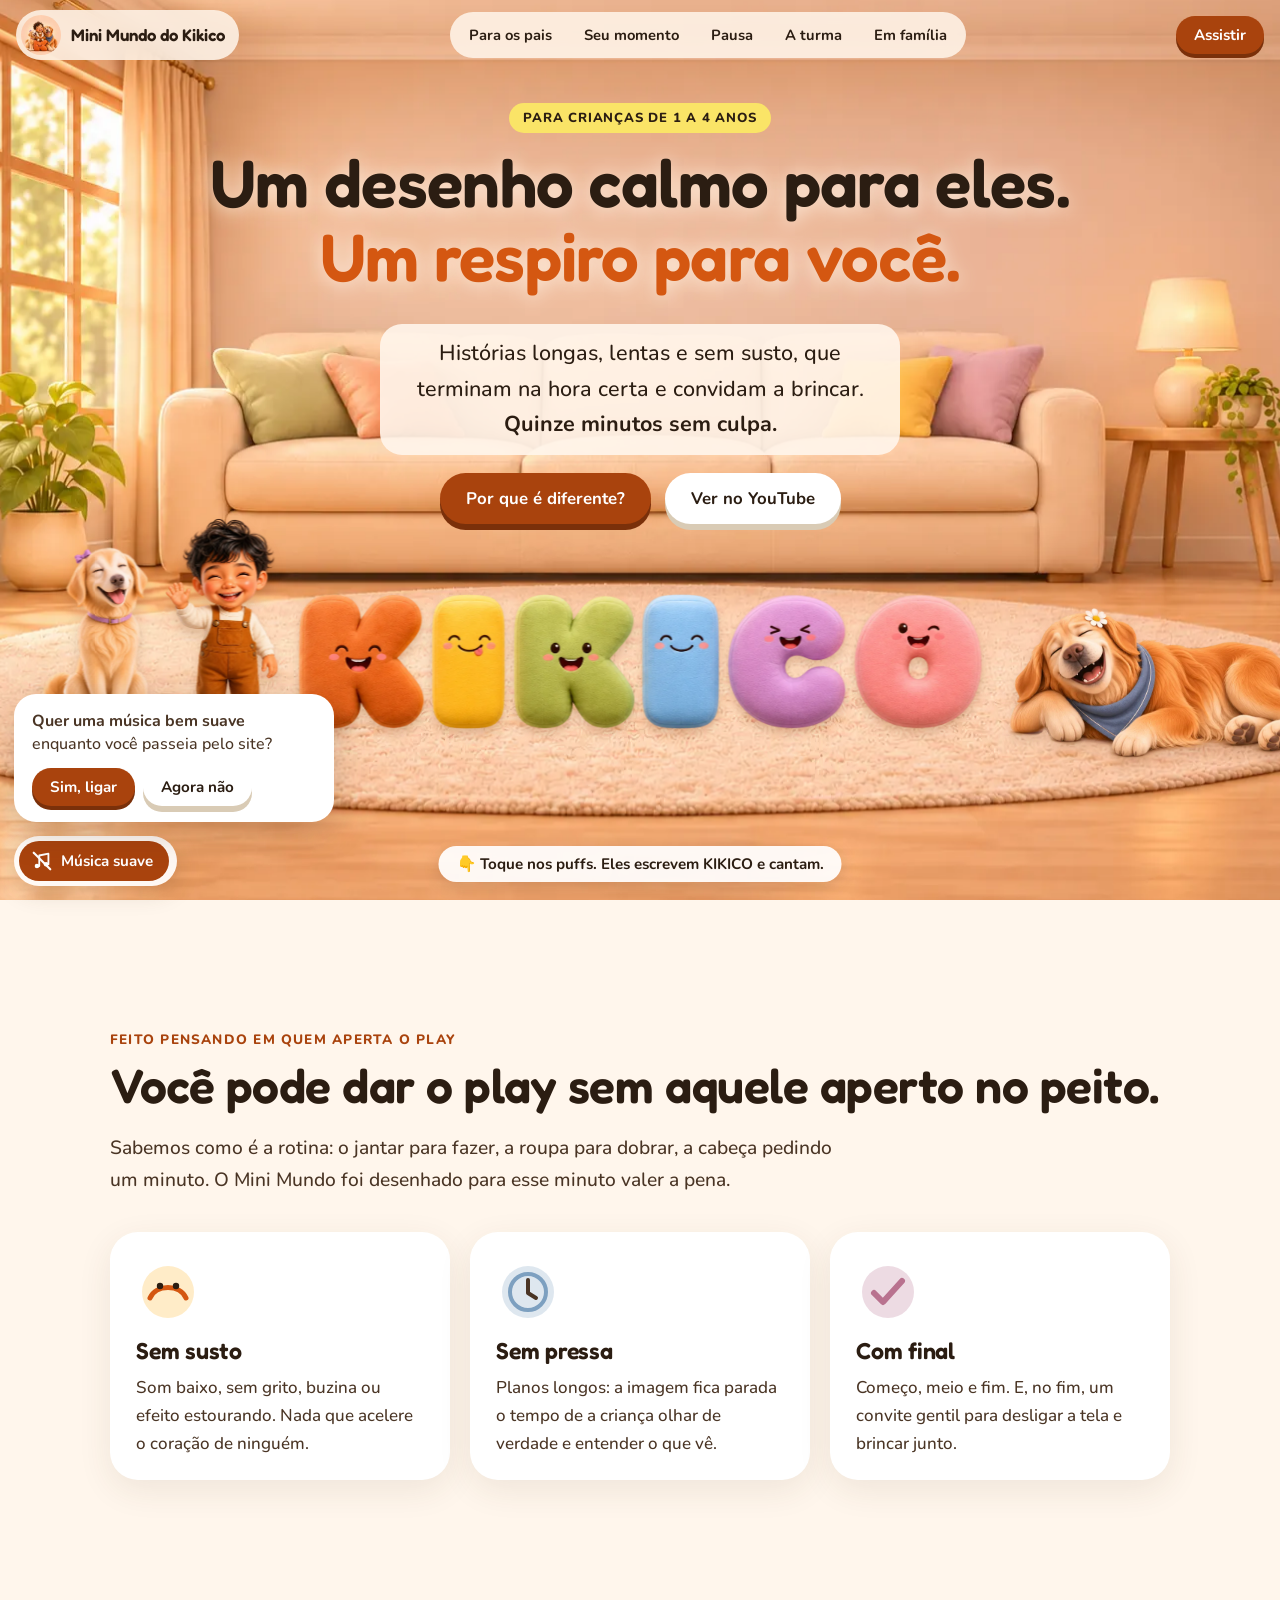
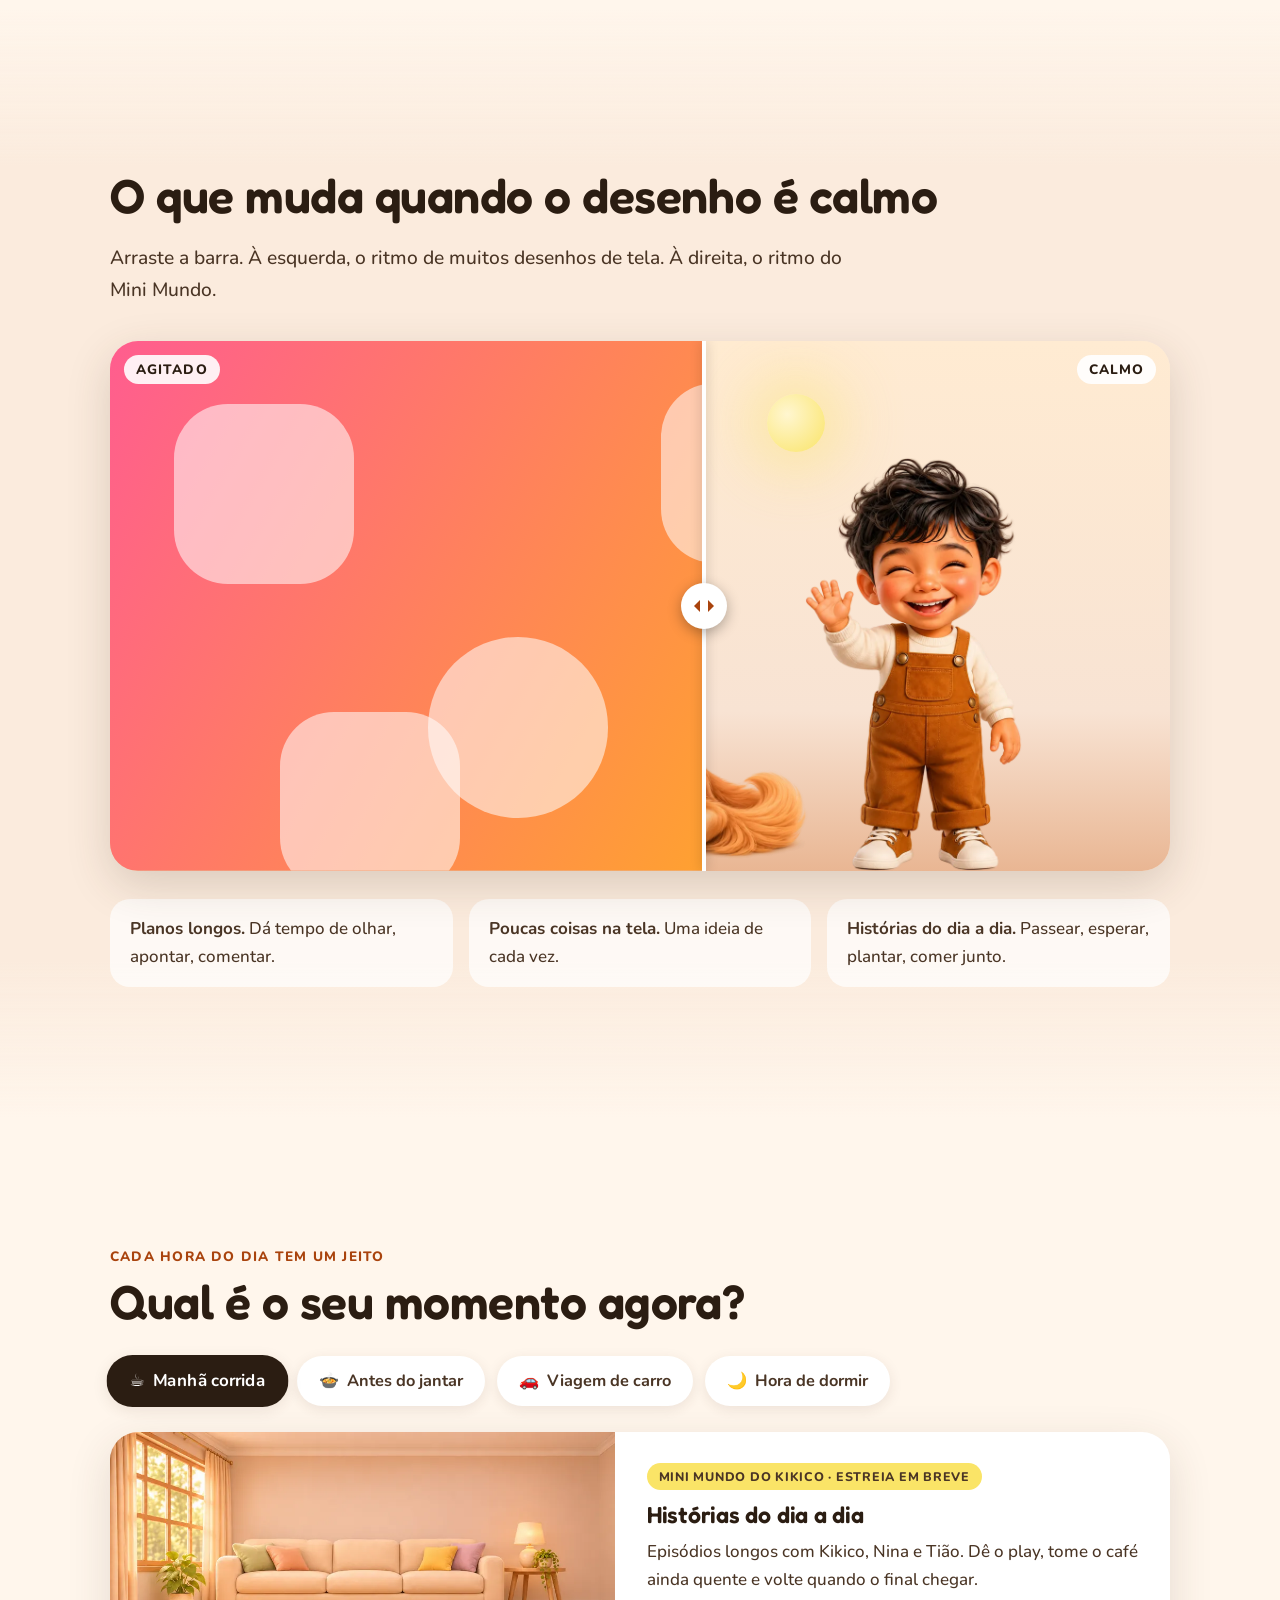
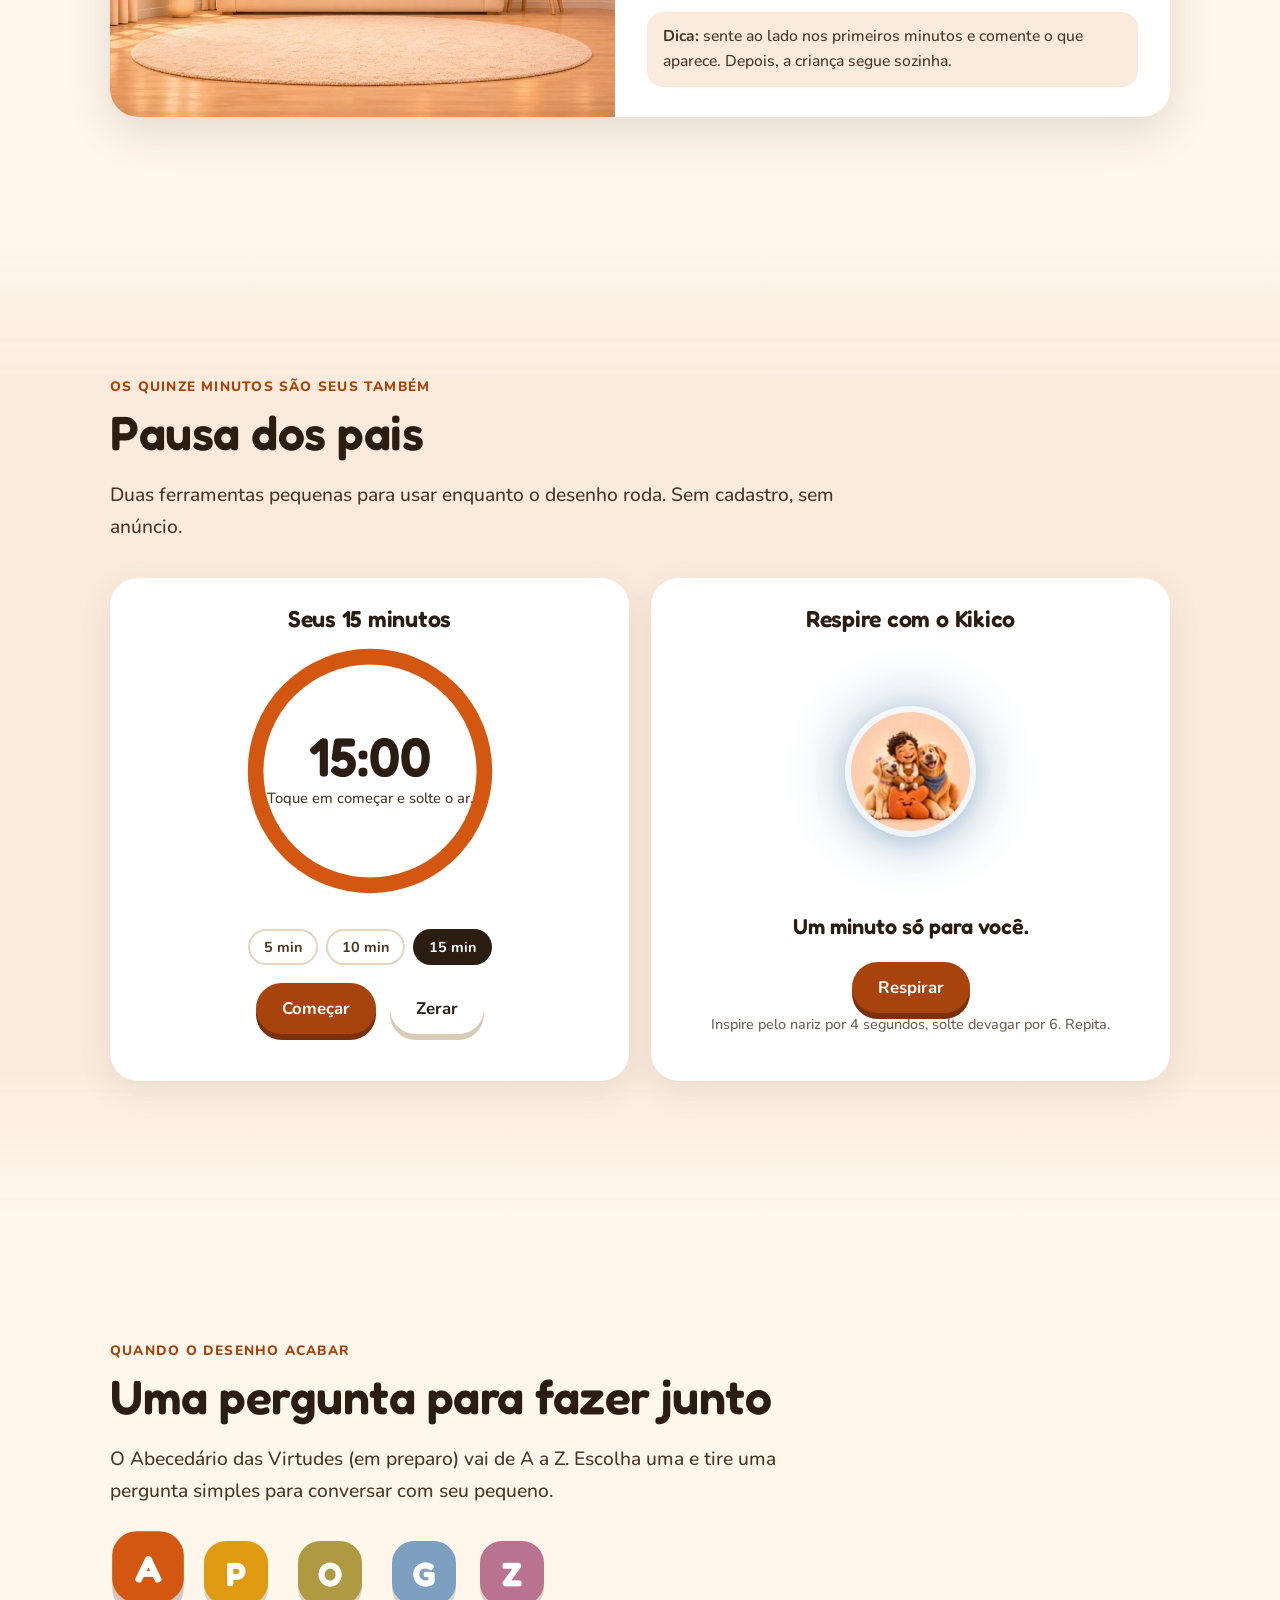
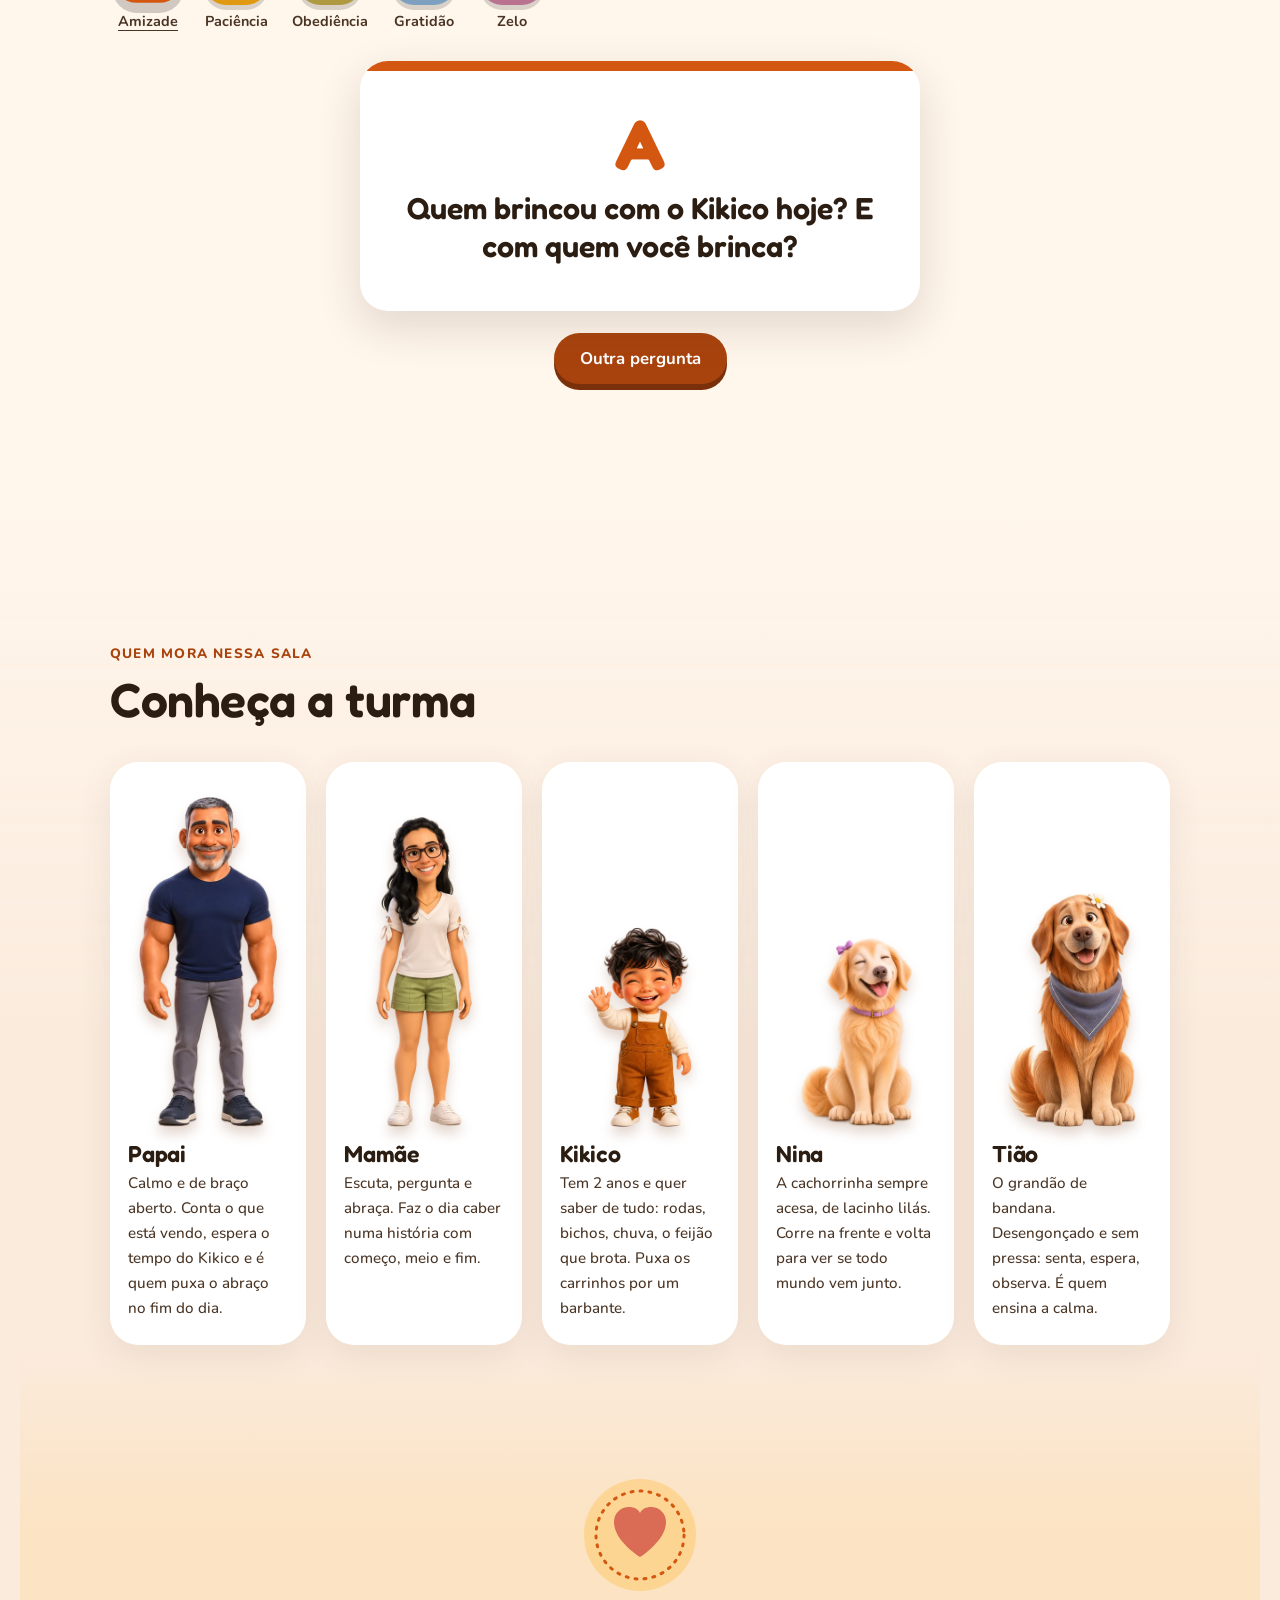
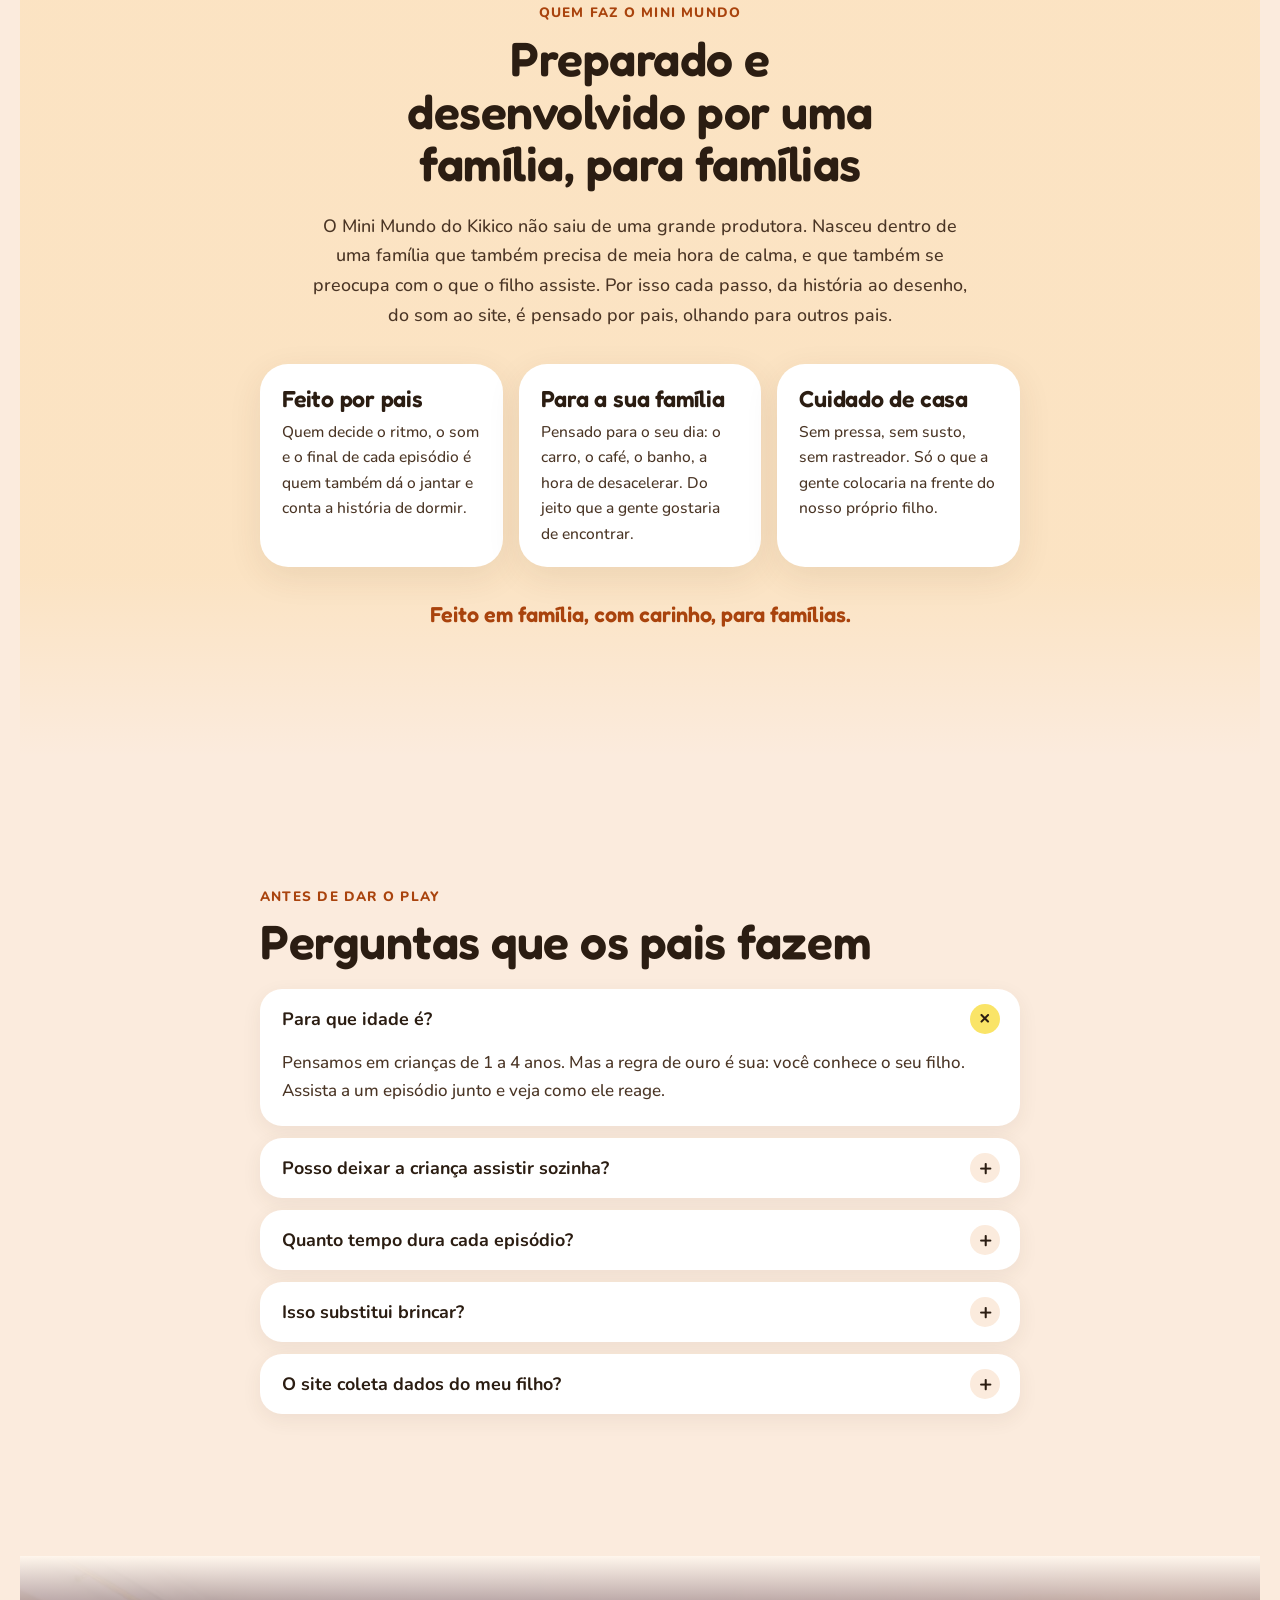
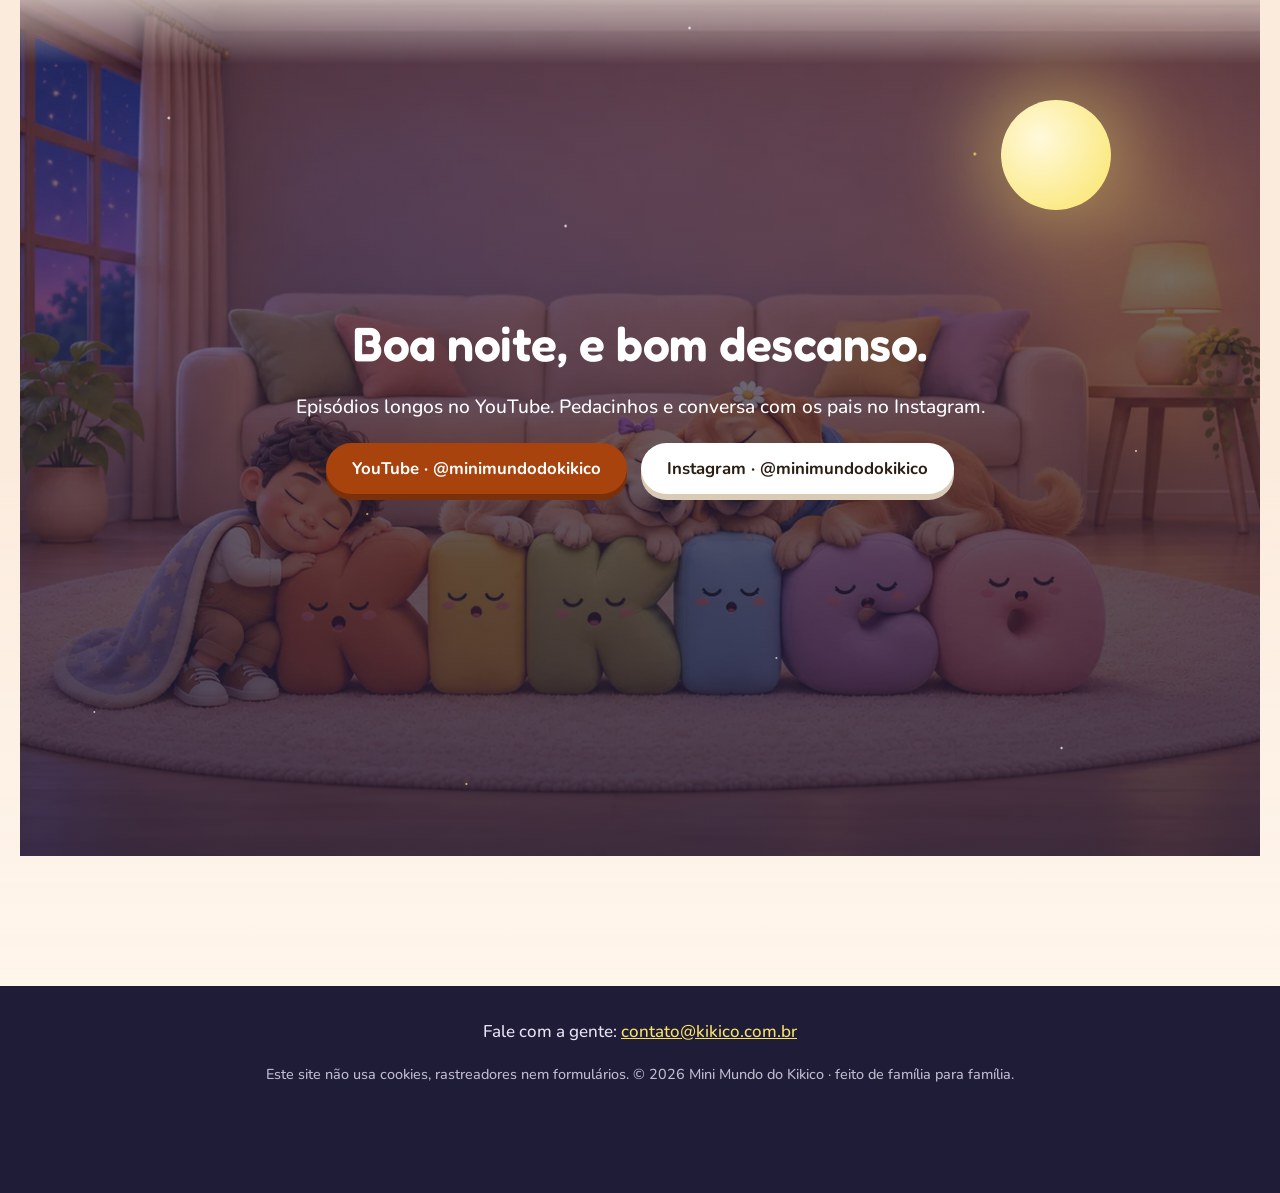
==== commit 2e4dda8d: "Troca para o site dos pais (turma com papai e mamae, trilha lenta, feito em familia) Co-Authored-By:" ====
--- a/index.html
+++ b/index.html
@@ -3,8 +3,8 @@
 <head>
 <meta charset="utf-8">
 <meta name="viewport" content="width=device-width, initial-scale=1, viewport-fit=cover">
-<title>Mini Mundo do Kikico · desenhos longos e calmos para a família</title>
-<meta name="description" content="Desenhos longos e calmos para a família que precisa de 15 minutos sem culpa. Kikico, Nina e Tião em histórias do dia a dia, para crianças de 1 a 4 anos.">
+<title>Mini Mundo do Kikico · um respiro para os pais</title>
+<meta name="description" content="Desenhos longos e calmos para crianças de 1 a 4 anos, e um respiro para quem cuida delas. Kikico, Nina e Tião, sem susto, sem pressa e com final.">
 <meta name="theme-color" content="#FFF6EC">
 <meta name="color-scheme" content="light">
 <link rel="canonical" href="https://kikico.com.br/">
@@ -12,166 +12,316 @@
 <meta property="og:locale" content="pt_BR">
 <meta property="og:site_name" content="Mini Mundo do Kikico">
 <meta property="og:url" content="https://kikico.com.br/">
-<meta property="og:title" content="Mini Mundo do Kikico">
-<meta property="og:description" content="Desenhos longos e calmos para a família que precisa de 15 minutos sem culpa.">
+<meta property="og:title" content="Mini Mundo do Kikico · um respiro para os pais">
+<meta property="og:description" content="Um desenho calmo para eles. Quinze minutos de respiro para vocês.">
 <meta property="og:image" content="https://kikico.com.br/assets/og.jpg">
 <meta property="og:image:width" content="1200">
 <meta property="og:image:height" content="630">
-<meta property="og:image:alt" content="Uma sala aconchegante com seis puffs coloridos em forma das letras KIKICO; o menino Kikico e os cachorros Nina e Tião descansam sobre eles.">
 <meta name="twitter:card" content="summary_large_image">
 <link rel="icon" href="assets/favicon.png" type="image/png">
 <link rel="apple-touch-icon" href="assets/apple-touch-icon.png">
 <link rel="preload" href="assets/fontes/fredoka.woff2" as="font" type="font/woff2" crossorigin>
 <link rel="preload" href="assets/fontes/nunito.woff2" as="font" type="font/woff2" crossorigin>
-<link rel="stylesheet" href="estilo.css?v=3">
+<link rel="stylesheet" href="estilo.css">
 </head>
 <body>
 <a class="pular" href="#conteudo">Pular para o conteúdo</a>
+
+<!-- céu fixo: nuvens à deriva de dia, estrelas quando a página escurece -->
+<div class="ceu" aria-hidden="true">
+  <div class="nuvem n1"></div><div class="nuvem n2"></div><div class="nuvem n3"></div>
+  <div class="estrelas"></div>
+</div>
 
 <header class="topo">
   <a class="marca" href="#sala" aria-label="Mini Mundo do Kikico, início">
     <img src="assets/avatar.webp" width="40" height="40" alt="">
     <span>Mini Mundo do Kikico</span>
   </a>
+  <nav class="menu" aria-label="Seções">
+    <a href="#pais">Para os pais</a>
+    <a href="#momento">Seu momento</a>
+    <a href="#pausa">Pausa</a>
+    <a href="#turma">A turma</a>
+    <a href="#familia">Em família</a>
+  </nav>
   <a class="botao botao-pequeno" href="https://www.youtube.com/@minimundodokikico" rel="noopener">Assistir</a>
 </header>
 
+<!-- controle de som: sempre à mão, nunca liga sozinho -->
+<div class="som" id="som" hidden>
+  <button class="som-botao" id="som-botao" type="button" aria-pressed="false" aria-label="Ligar música suave">
+    <svg viewBox="0 0 24 24" width="22" height="22" aria-hidden="true"><path class="ico-nota" d="M9 17.5V6l10-2v11.5" fill="none" stroke="currentColor" stroke-width="2" stroke-linecap="round" stroke-linejoin="round"/><circle cx="6.5" cy="17.5" r="2.5" fill="currentColor"/><circle cx="16.5" cy="15.5" r="2.5" fill="currentColor"/><path class="ico-corte" d="M3 3l18 18" stroke="currentColor" stroke-width="2.4" stroke-linecap="round"/></svg>
+    <span class="som-texto">Música suave</span>
+  </button>
+  <label class="som-vol"><span class="so-leitor">Volume da música</span><input id="som-vol" type="range" min="0" max="100" value="55"></label>
+</div>
+<div class="convite" id="convite" role="dialog" aria-label="Música suave" hidden>
+  <p><strong>Quer uma música bem suave</strong> enquanto você passeia pelo site?</p>
+  <div class="convite-botoes">
+    <button class="botao botao-pequeno" id="convite-sim" type="button">Sim, ligar</button>
+    <button class="botao botao-pequeno botao-claro" id="convite-nao" type="button">Agora não</button>
+  </div>
+</div>
+
 <main id="conteudo">
 
-<!-- 1. A sala e os puffs -->
-<section id="sala" class="cena cena-sala" data-cena aria-labelledby="t-sala">
-  <div class="palco">
-    <div class="mundo" role="img" aria-label="Uma sala aconchegante onde seis puffs coloridos e sorridentes formam a palavra KIKICO no tapete; ao lado, o menino Kikico acena, a cachorrinha Nina sorri e o cachorro Tião descansa.">
-      <picture>
-        <source media="(orientation: portrait)" srcset="assets/sala-vertical.webp">
-        <img class="fundo" src="assets/sala.webp" srcset="assets/sala-960.webp 960w, assets/sala.webp 1672w" sizes="100vw" width="1672" height="941" alt="" fetchpriority="high">
-      </picture>
-      <img class="t-tiao-fundo" data-entra="0.52 0.66" src="assets/tiao.webp" width="1000" height="408" alt="" aria-hidden="true">
-      <div class="fila" aria-hidden="true">
-        <img class="puff p1" data-entra="0.04 0.22" src="assets/puff-k1.webp" width="290" height="310" alt="">
-        <img class="puff p2" data-entra="0.10 0.28" src="assets/puff-i1.webp" width="171" height="310" alt="">
-        <img class="puff p3" data-entra="0.16 0.34" src="assets/puff-k2.webp" width="281" height="313" alt="">
-        <img class="puff p4" data-entra="0.22 0.40" src="assets/puff-i2.webp" width="180" height="311" alt="">
-        <img class="puff p5" data-entra="0.28 0.46" src="assets/puff-c.webp" width="282" height="320" alt="">
-        <img class="puff p6" data-entra="0.34 0.52" src="assets/puff-o.webp" width="305" height="320" alt="">
-      </div>
-      <div class="turma-sala" aria-hidden="true">
-        <img class="t-kikico" data-entra="0.56 0.70" src="assets/kikico.webp" width="460" height="878" alt="">
-        <img class="t-nina" data-entra="0.60 0.74" src="assets/nina.webp" width="480" height="803" alt="">
-      </div>
-    </div>
-    <div class="sala-texto">
-      <p class="dica" aria-hidden="true" data-entra="-1 0" data-sai="0.02 0.12">Role devagar</p>
-      <h1 id="t-sala">Mini Mundo do Kikico</h1>
-      <p class="promessa">Desenhos longos e calmos para a família que precisa de <strong>15 minutos sem culpa</strong>.</p>
-    </div>
-  </div>
-</section>
-
-<!-- 2. A turma -->
-<section id="turma" class="cena cena-turma" data-cena aria-labelledby="t-turma">
-  <div class="palco">
-    <h2 id="t-turma" class="titulo-cena" data-entra="0 0.1">Quem mora nessa sala</h2>
+<!-- 1. A sala: puffs que tocam -->
+<section id="sala" class="sala" aria-labelledby="t-sala">
+  <div class="mundo" id="mundo">
+    <picture>
+      <source media="(orientation: portrait)" srcset="assets/sala-vertical.webp">
+      <img class="fundo" data-prof="8" src="assets/sala.webp" srcset="assets/sala-960.webp 960w, assets/sala.webp 1672w" sizes="100vw" width="1672" height="941" alt="" fetchpriority="high">
+    </picture>
+    <img class="t-tiao-fundo" src="assets/tiao.webp" width="1000" height="408" alt="" aria-hidden="true">
+    <div class="fila" data-prof="18">
+      <button class="puff p1" data-i="0" type="button" aria-label="Puff K"><img src="assets/puff-k1.webp" width="290" height="310" alt=""></button>
+      <button class="puff p2" data-i="1" type="button" aria-label="Puff I"><img src="assets/puff-i1.webp" width="171" height="310" alt=""></button>
+      <button class="puff p3" data-i="2" type="button" aria-label="Puff K"><img src="assets/puff-k2.webp" width="281" height="313" alt=""></button>
+      <button class="puff p4" data-i="3" type="button" aria-label="Puff I"><img src="assets/puff-i2.webp" width="180" height="311" alt=""></button>
+      <button class="puff p5" data-i="4" type="button" aria-label="Puff C"><img src="assets/puff-c.webp" width="282" height="320" alt=""></button>
+      <button class="puff p6" data-i="5" type="button" aria-label="Puff O"><img src="assets/puff-o.webp" width="305" height="320" alt=""></button>
+    </div>
+    <div class="turma-sala" data-prof="26" aria-hidden="true">
+      <img class="t-kikico" src="assets/kikico.webp" width="460" height="878" alt="">
+      <img class="t-nina" src="assets/nina.webp" width="480" height="803" alt="">
+    </div>
+    <div class="notas" id="notas" aria-hidden="true"></div>
+  </div>
+  <div class="sala-texto">
+    <p class="selo">Para crianças de 1 a 4 anos</p>
+    <h1 id="t-sala">Um desenho calmo para eles.<br><em>Um respiro para você.</em></h1>
+    <p class="promessa">Histórias longas, lentas e sem susto, que terminam na hora certa e convidam a brincar. <strong>Quinze minutos sem culpa.</strong></p>
+    <div class="botoes">
+      <a class="botao" href="#pais">Por que é diferente?</a>
+      <a class="botao botao-claro" href="https://www.youtube.com/@minimundodokikico" rel="noopener">Ver no YouTube</a>
+    </div>
+  </div>
+  <p class="dica-puff" id="dica-puff"><span aria-hidden="true">👇</span> Toque nos puffs. Eles escrevem KIKICO e cantam.</p>
+</section>
+
+<!-- 2. Para os pais: três promessas -->
+<section id="pais" class="bloco" aria-labelledby="t-pais">
+  <div class="miolo">
+    <p class="sobretitulo" data-rev>Feito pensando em quem aperta o play</p>
+    <h2 id="t-pais" data-rev>Você pode dar o play sem aquele aperto no peito.</h2>
+    <p class="lead" data-rev>Sabemos como é a rotina: o jantar para fazer, a roupa para dobrar, a cabeça pedindo um minuto. O Mini Mundo foi desenhado para esse minuto valer a pena.</p>
+    <div class="cartoes">
+      <article class="cartao" data-rev style="--d:.05s" tabindex="0">
+        <div class="cartao-icone" aria-hidden="true"><svg viewBox="0 0 64 64"><circle cx="32" cy="32" r="26" fill="#FDB324" opacity=".25"/><path d="M14 38c6-14 30-14 36 0" fill="none" stroke="#D45711" stroke-width="5" stroke-linecap="round"/><circle cx="24" cy="26" r="3.2" fill="#2B1D12"/><circle cx="40" cy="26" r="3.2" fill="#2B1D12"/></svg></div>
+        <h3>Sem susto</h3>
+        <p>Som baixo, sem grito, buzina ou efeito estourando. Nada que acelere o coração de ninguém.</p>
+      </article>
+      <article class="cartao" data-rev style="--d:.15s" tabindex="0">
+        <div class="cartao-icone" aria-hidden="true"><svg viewBox="0 0 64 64"><circle cx="32" cy="32" r="26" fill="#7DA0C0" opacity=".25"/><circle cx="32" cy="32" r="18" fill="none" stroke="#7DA0C0" stroke-width="4"/><path d="M32 20v13l8 5" fill="none" stroke="#4A3525" stroke-width="4" stroke-linecap="round" stroke-linejoin="round"/></svg></div>
+        <h3>Sem pressa</h3>
+        <p>Planos longos: a imagem fica parada o tempo de a criança olhar de verdade e entender o que vê.</p>
+      </article>
+      <article class="cartao" data-rev style="--d:.25s" tabindex="0">
+        <div class="cartao-icone" aria-hidden="true"><svg viewBox="0 0 64 64"><circle cx="32" cy="32" r="26" fill="#B9728F" opacity=".25"/><path d="M18 33l9 9 19-21" fill="none" stroke="#B9728F" stroke-width="6" stroke-linecap="round" stroke-linejoin="round"/></svg></div>
+        <h3>Com final</h3>
+        <p>Começo, meio e fim. E, no fim, um convite gentil para desligar a tela e brincar junto.</p>
+      </article>
+    </div>
+  </div>
+</section>
+
+<!-- 3. Agitado x calmo: demonstração -->
+<section id="calmo" class="bloco bloco-claro" aria-labelledby="t-calmo">
+  <div class="miolo">
+    <p class="sobretitulo" data-rev>Veja a diferença</p>
+    <h2 id="t-calmo" data-rev>O que muda quando o desenho é calmo</h2>
+    <p class="lead" data-rev>Arraste a barra. À esquerda, o ritmo de muitos desenhos de tela. À direita, o ritmo do Mini Mundo.</p>
+    <div class="comparador" id="comparador" data-rev>
+      <div class="lado lado-agitado" aria-hidden="true">
+        <span class="forma f1"></span><span class="forma f2"></span><span class="forma f3"></span><span class="forma f4"></span><span class="forma f5"></span><span class="forma f6"></span>
+        <em class="rotulo">Agitado</em>
+      </div>
+      <div class="lado lado-calmo" aria-hidden="true">
+        <img class="c-kikico" src="assets/kikico.webp" width="460" height="878" alt="">
+        <img class="c-tiao" src="assets/tiao.webp" width="1000" height="408" alt="">
+        <span class="lua-calma"></span>
+        <em class="rotulo">Calmo</em>
+      </div>
+      <div class="alca" id="alca" aria-hidden="true"><span></span></div>
+      <input id="corte" class="corte" type="range" min="4" max="96" value="50" aria-label="Comparar desenho agitado e desenho calmo">
+    </div>
+    <ul class="pontos">
+      <li data-rev><strong>Planos longos.</strong> Dá tempo de olhar, apontar, comentar.</li>
+      <li data-rev style="--d:.08s"><strong>Poucas coisas na tela.</strong> Uma ideia de cada vez.</li>
+      <li data-rev style="--d:.16s"><strong>Histórias do dia a dia.</strong> Passear, esperar, plantar, comer junto.</li>
+    </ul>
+  </div>
+</section>
+
+<!-- 4. Seu momento do dia -->
+<section id="momento" class="bloco" aria-labelledby="t-momento">
+  <div class="miolo">
+    <p class="sobretitulo" data-rev>Cada hora do dia tem um jeito</p>
+    <h2 id="t-momento" data-rev>Qual é o seu momento agora?</h2>
+    <div class="fichas" role="radiogroup" aria-label="Momento do dia" data-rev>
+      <button class="ficha" role="radio" aria-checked="true" data-m="manha" type="button"><span aria-hidden="true">☕</span> Manhã corrida</button>
+      <button class="ficha" role="radio" aria-checked="false" data-m="jantar" type="button"><span aria-hidden="true">🍲</span> Antes do jantar</button>
+      <button class="ficha" role="radio" aria-checked="false" data-m="carro" type="button"><span aria-hidden="true">🚗</span> Viagem de carro</button>
+      <button class="ficha" role="radio" aria-checked="false" data-m="dormir" type="button"><span aria-hidden="true">🌙</span> Hora de dormir</button>
+    </div>
+    <div class="painel-momento" id="painel-momento" aria-live="polite" data-rev>
+      <div class="pm-arte"><img id="pm-img" src="assets/sala-960.webp" alt="" width="960" height="540"></div>
+      <div class="pm-texto">
+        <p class="pm-selo" id="pm-selo">Mini Mundo do Kikico · estreia em breve</p>
+        <h3 id="pm-titulo">Histórias do dia a dia</h3>
+        <p id="pm-desc">Episódios longos com Kikico, Nina e Tião. Dê o play, tome o café ainda quente e volte quando o final chegar.</p>
+        <p class="pm-dica" id="pm-dica"><b>Dica:</b> sente ao lado nos primeiros minutos e comente o que aparece. Depois, a criança segue sozinha.</p>
+      </div>
+    </div>
+  </div>
+</section>
+
+<!-- 5. Pausa dos pais: cronômetro e respiração -->
+<section id="pausa" class="bloco bloco-claro" aria-labelledby="t-pausa">
+  <div class="miolo">
+    <p class="sobretitulo" data-rev>Os quinze minutos são seus também</p>
+    <h2 id="t-pausa" data-rev>Pausa dos pais</h2>
+    <p class="lead" data-rev>Duas ferramentas pequenas para usar enquanto o desenho roda. Sem cadastro, sem anúncio.</p>
+    <div class="duas">
+      <!-- cronômetro -->
+      <div class="ferramenta" data-rev>
+        <h3>Seus 15 minutos</h3>
+        <div class="relogio" id="relogio">
+          <svg viewBox="0 0 200 200" aria-hidden="true">
+            <circle class="r-fundo" cx="100" cy="100" r="88"/>
+            <circle class="r-prog" id="r-prog" cx="100" cy="100" r="88" transform="rotate(-90 100 100)"/>
+          </svg>
+          <div class="r-centro">
+            <output class="r-tempo" id="r-tempo" aria-live="off">15:00</output>
+            <span class="r-dica" id="r-dica">Toque em começar e solte o ar.</span>
+          </div>
+        </div>
+        <div class="duracoes" role="group" aria-label="Duração">
+          <button type="button" class="mini" data-min="5" aria-pressed="false">5 min</button>
+          <button type="button" class="mini" data-min="10" aria-pressed="false">10 min</button>
+          <button type="button" class="mini" data-min="15" aria-pressed="true">15 min</button>
+        </div>
+        <div class="botoes botoes-centro">
+          <button class="botao" id="r-iniciar" type="button">Começar</button>
+          <button class="botao botao-claro" id="r-zerar" type="button">Zerar</button>
+        </div>
+      </div>
+      <!-- respiração -->
+      <div class="ferramenta" data-rev style="--d:.12s">
+        <h3>Respire com o Kikico</h3>
+        <div class="respira" id="respira">
+          <div class="r-anel a3"></div><div class="r-anel a2"></div><div class="r-anel a1"></div>
+          <div class="r-bola"><img src="assets/avatar.webp" width="120" height="120" alt=""></div>
+        </div>
+        <p class="respira-texto" id="respira-texto" aria-live="polite">Um minuto só para você.</p>
+        <div class="botoes botoes-centro">
+          <button class="botao" id="respira-botao" type="button" aria-pressed="false">Respirar</button>
+        </div>
+        <p class="miudo">Inspire pelo nariz por 4 segundos, solte devagar por 6. Repita.</p>
+      </div>
+    </div>
+  </div>
+</section>
+
+<!-- 6. Conversa depois do desenho -->
+<section id="conversa" class="bloco" aria-labelledby="t-conversa">
+  <div class="miolo">
+    <p class="sobretitulo" data-rev>Quando o desenho acabar</p>
+    <h2 id="t-conversa" data-rev>Uma pergunta para fazer junto</h2>
+    <p class="lead" data-rev>O Abecedário das Virtudes (em preparo) vai de A a Z. Escolha uma e tire uma pergunta simples para conversar com seu pequeno.</p>
+    <div class="letras" role="tablist" aria-label="Virtudes" data-rev>
+      <button class="letra" role="tab" aria-selected="true" data-v="amizade" type="button"><b aria-hidden="true">A</b><span>Amizade</span></button>
+      <button class="letra" role="tab" aria-selected="false" data-v="paciencia" type="button"><b aria-hidden="true">P</b><span>Paciência</span></button>
+      <button class="letra" role="tab" aria-selected="false" data-v="obediencia" type="button"><b aria-hidden="true">O</b><span>Obediência</span></button>
+      <button class="letra" role="tab" aria-selected="false" data-v="gratidao" type="button"><b aria-hidden="true">G</b><span>Gratidão</span></button>
+      <button class="letra" role="tab" aria-selected="false" data-v="zelo" type="button"><b aria-hidden="true">Z</b><span>Zelo</span></button>
+    </div>
+    <div class="carta-palco" data-rev>
+      <div class="carta" id="carta" role="tabpanel" aria-live="polite">
+        <div class="carta-frente">
+          <p class="carta-letra" id="carta-letra" aria-hidden="true">A</p>
+          <p class="carta-pergunta" id="carta-pergunta">Quem brincou com o Kikico hoje? E com quem você brinca?</p>
+        </div>
+      </div>
+      <button class="botao" id="outra" type="button">Outra pergunta</button>
+    </div>
+  </div>
+</section>
+
+<!-- 7. A turma -->
+<section id="turma" class="bloco bloco-claro" aria-labelledby="t-turma">
+  <div class="miolo">
+    <p class="sobretitulo" data-rev>Quem mora nessa sala</p>
+    <h2 id="t-turma" data-rev>Conheça a turma</h2>
     <div class="turma">
-      <figure class="bicho kikico" data-entra="0.08 0.28" data-sai-celular="0.34 0.42">
-        <img src="assets/kikico.webp" width="460" height="878" alt="Kikico, um menino de cabelo preto cacheado e jardineira caramelo, acenando." loading="lazy">
-        <figcaption>
-          <h3>Kikico</h3>
-          <p>Tem 2 anos e quer saber de tudo: rodas, bichos, chuva, o feijão que brota. Puxa os carrinhos por um barbante.</p>
-        </figcaption>
-      </figure>
-      <figure class="bicho nina" data-entra="0.40 0.56" data-sai-celular="0.62 0.70">
-        <img src="assets/nina.webp" width="480" height="803" alt="Nina, uma cachorrinha golden clara com um lacinho lilás, sentada e sorrindo." loading="lazy">
-        <figcaption>
-          <h3>Nina</h3>
-          <p>A cachorrinha sempre acesa, de lacinho lilás. Corre na frente e volta para ver se todo mundo vem junto.</p>
-        </figcaption>
-      </figure>
-      <figure class="bicho tiao" data-entra="0.68 0.84">
-        <img src="assets/tiao.webp" width="1000" height="408" alt="Tião, um golden grandão de bandana azul-acinzentada, deitado e relaxado." loading="lazy">
-        <figcaption>
-          <h3>Tião</h3>
-          <p>O grandão de bandana. Desengonçado e sem pressa: deita, espera, observa. É quem ensina a calma.</p>
-        </figcaption>
-      </figure>
-    </div>
-  </div>
-</section>
-
-<!-- 3. O que é um desenho calmo -->
-<section id="calmo" class="cena cena-calmo" data-cena aria-labelledby="t-calmo">
-  <div class="palco">
-    <img class="fundo-calmo" src="assets/calma.webp" srcset="assets/calma-960.webp 960w, assets/calma.webp 1672w" sizes="100vw" width="1672" height="941" alt="Kikico deitado no tapete olhando um livrinho, com Tião encostado nele e Nina cochilando ao lado." loading="lazy">
-    <div class="calmo-texto">
-      <h2 id="t-calmo" data-entra="0.02 0.14">O que é um desenho calmo</h2>
-      <ul class="pontos">
-        <li data-entra="0.12 0.20" data-sai-celular="0.25 0.29"><strong>Planos longos.</strong> A imagem fica parada o tempo de a criança olhar de verdade.</li>
-        <li data-entra="0.29 0.37" data-sai-celular="0.42 0.46"><strong>Som baixo e sem susto.</strong> Nada de grito, buzina ou efeito estourando.</li>
-        <li data-entra="0.46 0.54" data-sai-celular="0.59 0.63"><strong>Histórias do dia a dia.</strong> Passear, esperar, plantar, comer junto.</li>
-        <li data-entra="0.63 0.71"><strong>Começo, meio e fim.</strong> E, no fim, um convite para desligar e brincar.</li>
-      </ul>
-      <p class="aos-pais" data-entra="0.72 0.88"><strong>Para você, que cuida.</strong> Às vezes a gente precisa de quinze minutos para o jantar, o banho ou um respiro. Fizemos um desenho para esse tempo: ritmo lento, som baixo e nada de cortes rápidos.</p>
-    </div>
-  </div>
-</section>
-
-<!-- 4. Episódios e Abecedário de Virtudes -->
-<section id="episodios" class="bloco bloco-episodios" aria-labelledby="t-episodios">
-  <div class="largura">
-    <h2 id="t-episodios">Episódios</h2>
-    <p class="chamada">Episódios novos aos sábados de manhã. Cada história acontece num mini-mundo da família.</p>
-    <ul class="mundos">
-      <li class="cartao c-azul">
-        <span class="selo">Episódio 1 · estreia em 28 de novembro</span>
-        <h3>Vila das Rodas</h3>
-        <p>Kikico passeia com Tião e Nina e conhece os carrinhos de madeira que moram lá, como a Dona Lila.</p>
-      </li>
-      <li class="cartao c-salvia">
-        <span class="selo">Em breve</span>
-        <h3>A Fazenda</h3>
-        <p>Bichos, terra molhada e o tempo devagar do campo.</p>
-      </li>
-      <li class="cartao c-rosa">
-        <span class="selo">Em breve</span>
-        <h3>A Casa dos Avós</h3>
-        <p>Colo, mesa posta e as histórias de quem chegou antes.</p>
-      </li>
-    </ul>
-
-  </div>
-</section>
-
-<!-- 4b. Abecedário de Virtudes -->
-<section id="abecedario" class="bloco bloco-abc" aria-labelledby="t-abc">
-  <div class="largura">
-    <div class="abc">
-      <img class="abc-cena" src="assets/abc.webp" srcset="assets/abc-960.webp 960w, assets/abc.webp 1672w" sizes="(min-width: 761px) 560px, 100vw" width="1672" height="941" alt="Nina brincando entre três puffs vivos nas formas das letras A, B e C." loading="lazy">
-      <div class="abc-texto">
-        <h2 id="t-abc">Abecedário de Virtudes</h2>
-        <p>Cada letra traz uma virtude, descoberta num gesto pequeno, sem sermão. A história termina com uma quadrinha cantada.</p>
-        <ul class="letras">
-          <li class="letra l1"><b aria-hidden="true">A</b><span><span class="so-leitor">A de </span>Amizade</span></li>
-          <li class="letra l2"><b aria-hidden="true">P</b><span><span class="so-leitor">P de </span>Paciência</span></li>
-          <li class="letra l3"><b aria-hidden="true">O</b><span><span class="so-leitor">O de </span>Obediência</span></li>
-          <li class="letra l4"><b aria-hidden="true">G</b><span><span class="so-leitor">G de </span>Gratidão</span></li>
-          <li class="letra l5"><b aria-hidden="true">Z</b><span><span class="so-leitor">Z de </span>Zelo</span></li>
-        </ul>
-      </div>
-    </div>
-  </div>
-</section>
-
-<!-- 5. Onde assistir -->
-<section id="assistir" class="cena cena-noite" data-cena aria-labelledby="t-assistir">
-  <div class="palco">
-    <img class="fundo-noite" src="assets/noite.webp" srcset="assets/noite-960.webp 960w, assets/noite.webp 1672w" sizes="100vw" width="1672" height="941" alt="A sala à noite, com o abajur aceso; os puffs, Kikico, Nina e Tião dormem juntos no tapete." loading="lazy">
-    <div class="noite-texto" data-entra="0.1 0.4">
-      <h2 id="t-assistir">Onde assistir</h2>
-      <p>Episódios longos no YouTube. Pedacinhos e conversa com os pais no Instagram.</p>
-      <div class="botoes">
-        <a class="botao" href="https://www.youtube.com/@minimundodokikico" rel="noopener">YouTube · @minimundodokikico</a>
-        <a class="botao botao-claro" href="https://www.instagram.com/minimundodokikico/" rel="noopener">Instagram · @minimundodokikico</a>
-      </div>
+      <figure class="bicho" data-rev tabindex="0">
+        <div class="bicho-arte"><img style="--h:330px" src="assets/papai.webp" width="294" height="700" alt="Papai, um homem de barba grisalha, camiseta azul-marinho e calça cinza, sorrindo de braços relaxados." loading="lazy"></div>
+        <figcaption><h3>Papai</h3><p>Calmo e de braço aberto. Conta o que está vendo, espera o tempo do Kikico e é quem puxa o abraço no fim do dia.</p></figcaption>
+      </figure>
+      <figure class="bicho" data-rev style="--d:.08s" tabindex="0">
+        <div class="bicho-arte"><img style="--h:310px" src="assets/mamae.webp" width="216" height="700" alt="Mamãe, uma mulher de cabelo preto solto e óculos, de blusa clara e short verde, sorrindo." loading="lazy"></div>
+        <figcaption><h3>Mamãe</h3><p>Escuta, pergunta e abraça. Faz o dia caber numa história com começo, meio e fim.</p></figcaption>
+      </figure>
+      <figure class="bicho" data-rev style="--d:.16s" tabindex="0">
+        <div class="bicho-arte"><img style="--h:200px" src="assets/kikico.webp" width="460" height="878" alt="Kikico, um menino de cabelo preto cacheado e jardineira caramelo, acenando." loading="lazy"></div>
+        <figcaption><h3>Kikico</h3><p>Tem 2 anos e quer saber de tudo: rodas, bichos, chuva, o feijão que brota. Puxa os carrinhos por um barbante.</p></figcaption>
+      </figure>
+      <figure class="bicho" data-rev style="--d:.24s" tabindex="0">
+        <div class="bicho-arte"><img style="--h:190px" src="assets/nina.webp" width="480" height="803" alt="Nina, uma cachorrinha golden clara com um lacinho lilás, sentada e sorrindo." loading="lazy"></div>
+        <figcaption><h3>Nina</h3><p>A cachorrinha sempre acesa, de lacinho lilás. Corre na frente e volta para ver se todo mundo vem junto.</p></figcaption>
+      </figure>
+      <figure class="bicho" data-rev style="--d:.32s" tabindex="0">
+        <div class="bicho-arte"><img style="--h:235px" src="assets/tiao-sentado.webp" width="273" height="500" alt="Tião, um golden grandão de bandana azul-acinzentada, sentado e sorrindo." loading="lazy"></div>
+        <figcaption><h3>Tião</h3><p>O grandão de bandana. Desengonçado e sem pressa: senta, espera, observa. É quem ensina a calma.</p></figcaption>
+      </figure>
+    </div>
+  </div>
+</</section>
+
+<!-- 7b. Feito em família -->
+<section id="familia" class="bloco familia" aria-labelledby="t-familia">
+  <div class="miolo miolo-estreito">
+    <div class="selo-familia" data-rev aria-hidden="true">
+      <svg viewBox="0 0 120 120" width="120" height="120"><circle cx="60" cy="60" r="56" fill="#FDB324" opacity=".3"/><circle cx="60" cy="60" r="44" fill="none" stroke="#D45711" stroke-width="3" stroke-dasharray="2 7" stroke-linecap="round"/><path d="M60 82S34 66 34 47c0-9 7-15 15-15 5 0 9 2 11 6 2-4 6-6 11-6 8 0 15 6 15 15 0 19-26 35-26 35z" fill="#DA6B55"/></svg>
+    </div>
+    <p class="sobretitulo" data-rev>Quem faz o Mini Mundo</p>
+    <h2 id="t-familia" data-rev>Preparado e desenvolvido por uma família, para famílias</h2>
+    <p class="familia-texto" data-rev>O Mini Mundo do Kikico não saiu de uma grande produtora. Nasceu dentro de uma família que também precisa de meia hora de calma, e que também se preocupa com o que o filho assiste. Por isso cada passo, da história ao desenho, do som ao site, é pensado por pais, olhando para outros pais.</p>
+    <div class="familia-pontos">
+      <div class="familia-ponto" data-rev style="--d:.05s"><h3>Feito por pais</h3><p>Quem decide o ritmo, o som e o final de cada episódio é quem também dá o jantar e conta a história de dormir.</p></div>
+      <div class="familia-ponto" data-rev style="--d:.15s"><h3>Para a sua família</h3><p>Pensado para o seu dia: o carro, o café, o banho, a hora de desacelerar. Do jeito que a gente gostaria de encontrar.</p></div>
+      <div class="familia-ponto" data-rev style="--d:.25s"><h3>Cuidado de casa</h3><p>Sem pressa, sem susto, sem rastreador. Só o que a gente colocaria na frente do nosso próprio filho.</p></div>
+    </div>
+    <p class="familia-assina" data-rev>Feito em família, com carinho, para famílias.</p>
+  </div>
+</section>
+
+<!-- 8. Perguntas dos pais -->
+<section id="duvidas" class="bloco" aria-labelledby="t-duvidas">
+  <div class="miolo miolo-estreito">
+    <p class="sobretitulo" data-rev>Antes de dar o play</p>
+    <h2 id="t-duvidas" data-rev>Perguntas que os pais fazem</h2>
+    <div class="faq" data-rev>
+      <details open><summary>Para que idade é?</summary><p>Pensamos em crianças de 1 a 4 anos. Mas a regra de ouro é sua: você conhece o seu filho. Assista a um episódio junto e veja como ele reage.</p></details>
+      <details><summary>Posso deixar a criança assistir sozinha?</summary><p>O desenho foi feito para ser seguro e sem sustos, mas nada substitui a presença. Nos primeiros minutos, sente ao lado e comente. Depois, fique por perto.</p></details>
+      <details><summary>Quanto tempo dura cada episódio?</summary><p>A ideia é caber em torno de 15 minutos, com começo, meio e fim claros. No final, o próprio desenho convida a desligar e brincar.</p></details>
+      <details><summary>Isso substitui brincar?</summary><p>Não, e não quer ser. Cada família decide o tempo de tela que faz sentido. O Mini Mundo existe para ser um complemento tranquilo, que termina e devolve a criança ao mundo real.</p></details>
+      <details><summary>O site coleta dados do meu filho?</summary><p>Não. Este site não usa cookies, rastreadores nem formulários. A música e as ferramentas rodam só no seu aparelho. A única coisa guardada é a sua escolha de ligar ou desligar o som.</p></details>
+    </div>
+  </div>
+</section>
+
+<!-- 9. Noite -->
+<section id="assistir" class="noite" aria-labelledby="t-assistir">
+  <div class="noite-ceu" aria-hidden="true"><div class="estrelas e-noite"></div><span class="lua"></span></div>
+  <img class="fundo-noite" src="assets/noite.webp" srcset="assets/noite-960.webp 960w, assets/noite.webp 1672w" sizes="100vw" width="1672" height="941" alt="A sala à noite, com o abajur aceso; os puffs, Kikico, Nina e Tião dormem juntos no tapete.">
+  <div class="noite-texto" data-rev>
+    <h2 id="t-assistir">Boa noite, e bom descanso.</h2>
+    <p>Episódios longos no YouTube. Pedacinhos e conversa com os pais no Instagram.</p>
+    <div class="botoes botoes-centro">
+      <a class="botao" href="https://www.youtube.com/@minimundodokikico" rel="noopener">YouTube · @minimundodokikico</a>
+      <a class="botao botao-claro" href="https://www.instagram.com/minimundodokikico/" rel="noopener">Instagram · @minimundodokikico</a>
     </div>
   </div>
 </section>
@@ -183,6 +333,7 @@
   <p class="miudo">Este site não usa cookies, rastreadores nem formulários. © 2026 Mini Mundo do Kikico · feito de família para família.</p>
 </footer>
 
-<script src="rolagem.js?v=3" defer></script>
+<script src="musica.js" defer></script>
+<script src="app.js" defer></script>
 </body>
 </html>
--- a/estilo.css
+++ b/estilo.css
@@ -1,188 +1,314 @@
-/* Mini Mundo do Kikico · vitrine 3D. Cores: instagram/tokens/design-tokens-puffs3d.json */
+/* Mini Mundo do Kikico · versão para os pais.
+   Princípios emprestados da biblioteca de estilos (referências, não código copiado):
+   Headspace = papel creme, cantos generosos, cor como pontuação emocional;
+   Sandland Sleep = noite azul-marinho com detalhe amarelo; Peach cloud = brilho pastel desfocado.
+   Cores do Kikico: instagram/tokens/design-tokens-puffs3d.json. */
 @font-face { font-family: "Fredoka"; src: url("assets/fontes/fredoka.woff2") format("woff2"); font-weight: 300 700; font-display: swap; }
 @font-face { font-family: "Nunito"; src: url("assets/fontes/nunito.woff2") format("woff2"); font-weight: 200 1000; font-display: swap; }
 
 :root {
-  --fundo: #FFF6EC; --parede: #F8E3D3; --texto: #4A3525; --texto-forte: #2B1D12;
-  --botao: #A9430D; --noite: #2E2A4A;
+  --fundo: #FFF6EC; --parede: #F8E3D3; --claro: #FBEBDD; --texto: #4A3525; --texto-forte: #2B1D12;
+  --botao: #A9430D; --botao-sombra: #7A300A; --noite: #2E2A4A; --noite-2: #1F1C38; --amarelo: #FAE467;
   --k1: #D45711; --i1: #FDB324; --k2: #B09A41; --i2: #7DA0C0; --c: #B9728F; --o: #DA6B55;
   --titulo: "Fredoka", "Arial Rounded MT Bold", "Avenir Next Rounded", system-ui, sans-serif;
   --corpo: "Nunito", "Avenir Next Rounded", system-ui, -apple-system, "Segoe UI", sans-serif;
-  --raio: 28px;
-  --lento: cubic-bezier(.22,.61,.36,1);
+  --raio: 28px; --lento: cubic-bezier(.22,.61,.36,1); --mola: cubic-bezier(.34,1.56,.64,1);
+  --noite-p: 0; --mx: 0; --my: 0; --sc: 0;
 }
 * { box-sizing: border-box; }
-html { -webkit-text-size-adjust: 100%; }
-body { margin: 0; background: var(--fundo); color: var(--texto); font: 500 1.0625rem/1.6 var(--corpo); }
+html { -webkit-text-size-adjust: 100%; scroll-behavior: smooth; scroll-padding-top: 76px; }
+body { margin: 0; background: var(--fundo); color: var(--texto); font: 500 1.0625rem/1.65 var(--corpo); overflow-x: hidden; }
 img { max-width: 100%; display: block; }
-h1, h2, h3 { font-family: var(--titulo); font-weight: 600; color: var(--texto-forte); line-height: 1.1; margin: 0 0 .4em; letter-spacing: -.01em; }
-h1 { font-size: clamp(2.4rem, 7vw, 4.6rem); }
-h2 { font-size: clamp(1.9rem, 5vw, 3rem); }
-h3 { font-size: 1.5rem; }
+h1, h2, h3 { font-family: var(--titulo); font-weight: 600; color: var(--texto-forte); line-height: 1.1; margin: 0 0 .45em; letter-spacing: -.01em; }
+h1 { font-size: clamp(2.1rem, 6.2vw, 4.2rem); }
+h1 em { font-style: normal; color: var(--k1); }
+h2 { font-size: clamp(1.8rem, 4.6vw, 3rem); }
+h3 { font-size: 1.45rem; }
 p { margin: 0 0 1em; }
 a { color: var(--botao); }
-:focus-visible { outline: 3px solid var(--botao); outline-offset: 3px; border-radius: 8px; }
-
-.pular { position: absolute; left: -9999px; top: 8px; background: #fff; padding: 8px 14px; border-radius: 12px; z-index: 20; }
+button { font: inherit; color: inherit; cursor: pointer; }
+:focus-visible { outline: 3px solid var(--botao); outline-offset: 3px; border-radius: 10px; }
+.so-leitor { position: absolute; width: 1px; height: 1px; overflow: hidden; clip: rect(0 0 0 0); white-space: nowrap; }
+.pular { position: absolute; left: -9999px; top: 8px; background: #fff; padding: 8px 14px; border-radius: 12px; z-index: 60; }
 .pular:focus { left: 8px; }
-
-/* barra de cima */
-.topo { position: fixed; inset: 0 0 auto; z-index: 10; display: flex; align-items: center; justify-content: space-between;
+.miudo { font-size: .9rem; opacity: .8; }
+
+/* ---------- céu fixo ---------- */
+.ceu { position: fixed; inset: 0; z-index: -1; overflow: hidden; pointer-events: none;
+  background: linear-gradient(180deg, #FFF6EC 0%, #FDEBDD 100%); }
+.ceu::after { content: ""; position: absolute; inset: 0; background: linear-gradient(180deg, #2E2A4A, #3D3560); opacity: var(--noite-p); }
+.nuvem { position: absolute; width: 340px; height: 90px; border-radius: 99px; background: rgba(255,255,255,.7); filter: blur(14px);
+  animation: deriva 80s linear infinite; opacity: calc(1 - var(--noite-p)); }
+.nuvem.n1 { top: 14%; left: -360px; }
+.nuvem.n2 { top: 42%; left: -360px; width: 260px; animation-duration: 110s; animation-delay: -40s; background: rgba(253,179,36,.25); }
+.nuvem.n3 { top: 72%; left: -360px; width: 420px; animation-duration: 140s; animation-delay: -90s; background: rgba(185,114,143,.2); }
+@keyframes deriva { to { transform: translateX(calc(100vw + 760px)); } }
+.estrelas { position: absolute; inset: 0; opacity: var(--noite-p); z-index: 1;
+  background-image:
+    radial-gradient(2px 2px at 12% 18%, #fff, transparent), radial-gradient(1.6px 1.6px at 28% 62%, #FAE467, transparent),
+    radial-gradient(2px 2px at 44% 30%, #fff, transparent), radial-gradient(1.4px 1.4px at 61% 78%, #fff, transparent),
+    radial-gradient(2.2px 2.2px at 77% 22%, #FAE467, transparent), radial-gradient(1.6px 1.6px at 90% 55%, #fff, transparent),
+    radial-gradient(1.4px 1.4px at 6% 84%, #fff, transparent), radial-gradient(2px 2px at 54% 8%, #fff, transparent),
+    radial-gradient(1.6px 1.6px at 36% 92%, #FAE467, transparent), radial-gradient(1.8px 1.8px at 84% 88%, #fff, transparent);
+  animation: brilha 6s ease-in-out infinite alternate; }
+@keyframes brilha { from { filter: brightness(.7); } to { filter: brightness(1.35); } }
+
+/* ---------- topo e botões ---------- */
+.topo { position: fixed; inset: 0 0 auto; z-index: 30; display: flex; align-items: center; justify-content: space-between; gap: 12px;
   padding: max(10px, env(safe-area-inset-top)) 16px 10px; pointer-events: none; }
 .topo > * { pointer-events: auto; }
-.marca { display: flex; align-items: center; gap: 10px; text-decoration: none; color: var(--texto-forte);
-  font: 600 1.05rem var(--titulo); background: rgba(255,246,236,.82); padding: 5px 14px 5px 5px; border-radius: 99px;
-  -webkit-backdrop-filter: blur(8px); backdrop-filter: blur(8px); }
+.marca { display: flex; align-items: center; gap: 10px; text-decoration: none; color: var(--texto-forte); font: 600 1.05rem var(--titulo);
+  background: rgba(255,246,236,.85); padding: 5px 14px 5px 5px; border-radius: 99px; -webkit-backdrop-filter: blur(8px); backdrop-filter: blur(8px); }
 .marca img { width: 40px; height: 40px; border-radius: 50%; }
-.botao { display: inline-block; background: var(--botao); color: #fff; text-decoration: none; font: 700 1.05rem var(--corpo);
-  padding: 14px 24px; border-radius: 99px; box-shadow: 0 6px 0 #7A300A; transition: transform .3s var(--lento), box-shadow .3s var(--lento); }
-.botao:hover { transform: translateY(2px); box-shadow: 0 4px 0 #7A300A; }
-.botao-pequeno { padding: 9px 18px; font-size: .95rem; box-shadow: 0 4px 0 #7A300A; }
+.menu { display: flex; gap: 4px; background: rgba(255,246,236,.85); padding: 5px; border-radius: 99px; -webkit-backdrop-filter: blur(8px); backdrop-filter: blur(8px); }
+.menu a { text-decoration: none; color: var(--texto-forte); font: 700 .92rem var(--corpo); padding: 8px 14px; border-radius: 99px; transition: background .3s; }
+.menu a:hover, .menu a.ativo { background: #fff; }
+.botao { display: inline-block; background: var(--botao); color: #fff; text-decoration: none; font: 700 1.05rem var(--corpo); border: 0;
+  padding: 14px 26px; border-radius: 99px; box-shadow: 0 6px 0 var(--botao-sombra); transition: transform .3s var(--mola), box-shadow .3s var(--lento); }
+.botao:hover { transform: translateY(2px); box-shadow: 0 4px 0 var(--botao-sombra); }
+.botao:active { transform: translateY(5px); box-shadow: 0 1px 0 var(--botao-sombra); }
+.botao-pequeno { padding: 9px 18px; font-size: .95rem; box-shadow: 0 4px 0 var(--botao-sombra); }
 .botao-claro { background: #fff; color: var(--texto-forte); box-shadow: 0 6px 0 #D9CBB5; }
 .botao-claro:hover { box-shadow: 0 4px 0 #D9CBB5; }
-
-/* ---------- motor de cenas ----------
-   Sem a classe .anima (sem JS ou com movimento reduzido) tudo fica no estado final, e cenas
-   têm altura natural. Com .anima a cena fica alta e o palco preso. */
-.cena { position: relative; }
-.palco { position: relative; min-height: 100vh; min-height: 100svh; overflow: hidden; }
-.anima .cena { height: var(--altura, 300svh); }
-.anima .palco { position: sticky; top: 0; height: 100vh; height: 100svh; }
-[data-entra] { --t: 1; }
-.anima .puff { will-change: transform, opacity; }
-/* quem navega pelo teclado nunca cai num link invisível */
-.anima [data-entra]:focus-within { opacity: 1; transform: none; }
-.so-leitor { position: absolute; width: 1px; height: 1px; overflow: hidden; clip: rect(0 0 0 0); white-space: nowrap; }
+.botoes { display: flex; flex-wrap: wrap; gap: 14px; }
+.botoes-centro { justify-content: center; }
+
+/* ---------- som ---------- */
+.som { position: fixed; left: max(14px, env(safe-area-inset-left)); bottom: max(14px, env(safe-area-inset-bottom)); z-index: 40;
+  display: flex; align-items: center; gap: 8px; background: rgba(255,255,255,.92); border-radius: 99px; padding: 5px 8px 5px 5px;
+  box-shadow: 0 6px 24px rgba(74,53,37,.18); -webkit-backdrop-filter: blur(8px); backdrop-filter: blur(8px); }
+.som[hidden] { display: none; }
+.som-botao { display: flex; align-items: center; gap: 8px; border: 0; background: var(--botao); color: #fff; font: 700 .95rem var(--corpo);
+  padding: 9px 16px 9px 12px; border-radius: 99px; }
+.som-botao[aria-pressed="true"] { background: var(--noite); }
+.som-botao[aria-pressed="true"] .ico-corte { display: none; }
+.som-botao[aria-pressed="true"] svg { animation: pulsa 3.2s ease-in-out infinite; }
+@keyframes pulsa { 50% { transform: scale(1.18) rotate(-6deg); } }
+.som-vol { display: none; padding-right: 8px; }
+.som.aberto .som-vol { display: block; }
+.som-vol input { width: 84px; accent-color: var(--botao); }
+.convite { position: fixed; left: max(14px, env(safe-area-inset-left)); bottom: calc(max(14px, env(safe-area-inset-bottom)) + 64px); z-index: 41;
+  max-width: min(320px, calc(100vw - 28px)); background: #fff; padding: 16px 18px; border-radius: 22px; box-shadow: 0 10px 34px rgba(74,53,37,.25);
+  animation: sobe .8s var(--mola) both; }
+.convite[hidden] { display: none; }
+.convite p { margin: 0 0 12px; font-size: 1rem; line-height: 1.45; }
+.convite-botoes { display: flex; gap: 8px; flex-wrap: wrap; }
+@keyframes sobe { from { opacity: 0; transform: translateY(24px) scale(.96); } }
 
 /* ---------- 1. sala ---------- */
-.cena-sala { --altura-n: 3.4; --altura: 340svh; background: #E9B693; }
-.mundo { position: absolute; left: 50%; bottom: 0; transform: translateX(-50%);
-  width: max(100vw, calc(100svh * 1672 / 941)); aspect-ratio: 1672 / 941; }
-.anima .mundo { transform: translateX(-50%) scale(calc(1.10 - .10 * var(--p, 1))); transform-origin: 50% 70%; }
+.sala { position: relative; min-height: 100vh; min-height: 100svh; overflow: hidden; background: #E9B693; }
+.mundo { position: absolute; left: 50%; bottom: 0; transform: translateX(-50%); width: max(100vw, calc(100svh * 1672 / 941)); aspect-ratio: 1672 / 941; }
 .mundo picture, .fundo { position: absolute; inset: 0; width: 100%; height: 100%; object-fit: cover; }
-/* fila de puffs e turma, em % do quadro da sala (16:9). Medido sobre sala_vazia: tapete com centro a 77% */
-.fila { position: absolute; left: 0; right: 0; bottom: var(--fila-b, 19%); height: var(--fila-h, 15%);
-  display: flex; justify-content: center; align-items: flex-end; gap: .45%; }
-.puff { height: 100%; width: auto; opacity: var(--t);
-  transform: translateY(calc((1 - var(--t)) * 70%)) scale(calc(.9 + .1 * var(--t))); transform-origin: 50% 100%;
-  filter: drop-shadow(0 6px 5px rgba(120, 55, 15, .22)); }
-.turma-sala img, .t-tiao-fundo { position: absolute; width: auto; opacity: var(--t);
-  transform: translateY(calc((1 - var(--t)) * 12%)); filter: drop-shadow(0 8px 6px rgba(120, 55, 15, .2)); }
-.t-kikico { left: 20.3%; bottom: 18.4%; height: 24%; }
-.t-nina { left: 12.4%; bottom: 18.8%; height: 20.5%; }
-.t-tiao-fundo { left: 73%; bottom: 15.5%; height: 17%; }
+.mundo > [data-prof] { transform: translate3d(calc(var(--mx) * var(--p, 0) * 1px), calc(var(--my) * var(--p, 0) * 1px), 0); }
+.fundo { transform: translate3d(calc(var(--mx) * -4px), calc(var(--my) * -3px), 0) scale(1.04); }
+.fila { position: absolute; left: 0; right: 0; bottom: var(--fila-b, 19%); height: var(--fila-h, 15%); display: flex; justify-content: center; align-items: flex-end; gap: .45%; z-index: 2; }
+.puff { height: 100%; padding: 0; border: 0; background: none; transform-origin: 50% 100%; -webkit-tap-highlight-color: transparent;
+  filter: drop-shadow(0 6px 5px rgba(120,55,15,.22)); animation: cai 1s var(--mola) both, respira-puff 5.4s ease-in-out infinite; animation-delay: calc(.2s + var(--n) * .12s), calc(1.6s + var(--n) * .5s); }
+.puff img { height: 100%; width: auto; pointer-events: none; }
+.p1 { --n: 0; } .p2 { --n: 1; } .p3 { --n: 2; } .p4 { --n: 3; } .p5 { --n: 4; } .p6 { --n: 5; }
+@keyframes cai { from { opacity: 0; transform: translateY(-120%) scaleY(1.15); } }
+@keyframes respira-puff { 0%,100% { transform: scale(1, 1); } 50% { transform: scale(1.025, .975); } }
+.puff.toca { animation: pula .7s var(--mola); }
+@keyframes pula { 0% { transform: scale(1, 1); } 25% { transform: scale(1.12, .84); } 55% { transform: translateY(-14%) scale(.94, 1.12); } 100% { transform: scale(1, 1); } }
+.puff:hover { filter: drop-shadow(0 6px 5px rgba(120,55,15,.22)) brightness(1.06); }
+.turma-sala { position: absolute; inset: 0; pointer-events: none; }
+.turma-sala img, .t-tiao-fundo { position: absolute; width: auto; filter: drop-shadow(0 8px 6px rgba(120,55,15,.2)); }
+.t-kikico { left: 20.3%; bottom: 18.4%; height: 24%; animation: bale 7s ease-in-out infinite; transform-origin: 50% 100%; }
+.t-nina { left: 12.4%; bottom: 18.8%; height: 20.5%; animation: bale 6s ease-in-out -2s infinite; transform-origin: 50% 100%; }
+.t-tiao-fundo { left: 73%; bottom: 15.5%; height: 17%; animation: respira-puff 6.5s ease-in-out infinite; transform-origin: 50% 100%; }
+@keyframes bale { 0%,100% { transform: rotate(-1.2deg); } 50% { transform: rotate(1.2deg); } }
 @media (orientation: portrait) {
-  /* sala vertical: tapete com centro a ~33% da base */
+  .mundo { width: max(100vw, calc(100svh * 9 / 16)); aspect-ratio: 9 / 16; }
   .fila { --fila-b: 29.5%; --fila-h: 8.6%; }
   .t-kikico { left: 27%; bottom: 36.5%; height: 13.5%; }
   .t-nina { left: 57%; bottom: 37%; height: 11.6%; }
   .t-tiao-fundo { left: 30%; bottom: 21.5%; height: 9%; z-index: 3; }
-  .fila { z-index: 2; }
   .turma-sala img { z-index: 1; }
 }
-.sala-texto { position: absolute; inset: 0 0 auto; padding: calc(76px + 4svh) 16px 0; text-align: center; z-index: 2; }
-.sala-texto h1, .sala-texto .promessa { opacity: var(--t); transform: translateY(calc((1 - var(--t)) * 24px)); }
-.sala-texto h1 { text-shadow: 0 2px 18px rgba(255,240,225,.9); margin-bottom: .15em; }
-.promessa { font-size: clamp(1.1rem, 2.6vw, 1.45rem); max-width: 34ch; margin: 0 auto; background: rgba(255,246,236,.88);
-  padding: 12px 20px; border-radius: 22px; color: var(--texto-forte); }
-.dica { position: absolute; left: 0; right: 0; top: 46vh; top: 46svh; font: 600 1rem var(--corpo); color: var(--texto-forte); opacity: var(--t); }
-.dica::after { content: ""; display: block; width: 2px; height: 34px; margin: 8px auto 0; background: currentColor; border-radius: 2px; opacity: .6; }
-html:not(.anima) .dica { display: none; }
-
-/* ---------- 2. turma ---------- */
-.cena-turma { --altura-n: 3.2; --altura: 320svh; background: linear-gradient(#F8E3D3, #FFF1E4 70%); }
-.cena-turma .palco { display: flex; flex-direction: column; justify-content: center; padding: 72px 16px 24px; }
-.titulo-cena { text-align: center; opacity: var(--t); }
-.turma { display: grid; grid-template-columns: repeat(3, 1fr); gap: clamp(12px, 3vw, 40px); max-width: 1180px; margin: 0 auto; align-items: end; width: 100%; }
-.bicho { margin: 0; text-align: center; opacity: var(--t); transform: translateY(calc((1 - var(--t)) * 60px)); }
-.bicho img { margin: 0 auto 12px; width: auto; max-width: 100%; filter: drop-shadow(0 18px 18px rgba(120,60,20,.18)); }
-.kikico img { height: min(36svh, 330px); } .nina img { height: min(31svh, 290px); } .tiao img { height: min(16svh, 150px); }
-.bicho figcaption { background: #fff; border-radius: var(--raio); padding: 16px 18px; box-shadow: 0 8px 0 #F0D4BE; }
-.nina h3 { color: #8E4E6B; } .tiao h3 { color: #4E6E8C; }
-.kikico h3 { color: #A9430D; }
-.bicho p { margin: 0; font-size: 1rem; }
-
-/* ---------- 3. calmo ---------- */
-.cena-calmo { --altura-n: 3; --altura: 300svh; background: #E8C3A4; }
-.fundo-calmo { position: absolute; inset: 0; width: 100%; height: 100%; object-fit: cover; object-position: 50% 60%; }
-.anima .fundo-calmo { transform: scale(calc(1.12 - .1 * var(--p, 1))) translateY(calc(var(--p, 1) * -2%)); }
-.calmo-texto { position: relative; z-index: 1; max-width: 560px; margin: 0 0 0 max(16px, 6vw); padding: 96px 0 32px; }
-.calmo-texto h2 { opacity: var(--t); background: rgba(255,246,236,.92); display: inline-block; padding: 8px 18px; border-radius: 20px; }
-.pontos { list-style: none; padding: 0; margin: 0 0 16px; display: grid; gap: 10px; }
-.pontos li, .aos-pais { background: rgba(255,246,236,.94); border-radius: 22px; padding: 14px 18px; margin: 0;
-  opacity: var(--t); transform: translateX(calc((1 - var(--t)) * -30px)); }
-.pontos strong { color: var(--botao); }
-.aos-pais { background: #fff; box-shadow: 0 6px 0 #EFCDB2; }
-
-/* ---------- 4. episódios ---------- */
-.bloco { padding: 96px 16px; }
-.largura { max-width: 1120px; margin: 0 auto; }
-.bloco-episodios { background: var(--fundo); padding-bottom: 24px; }
-.bloco-abc { background: var(--fundo); padding-top: 24px; }
-.chamada { font-size: 1.15rem; max-width: 46ch; }
-.mundos { list-style: none; padding: 0; margin: 28px 0 48px; display: grid; grid-template-columns: repeat(3, 1fr); gap: 18px; }
-.cartao { border-radius: var(--raio); padding: 22px; background: #fff; box-shadow: 0 8px 0 var(--sombra, #EFD8C6); }
+.notas { position: absolute; inset: 0; pointer-events: none; z-index: 4; overflow: hidden; }
+.nota-voa { position: absolute; font: 700 2rem var(--titulo); animation: voa 2.6s ease-out forwards; text-shadow: 0 2px 10px rgba(255,255,255,.7); }
+@keyframes voa { from { opacity: 1; transform: translate(0, 0) rotate(0); } to { opacity: 0; transform: translate(var(--dx), -190px) rotate(var(--rot)); } }
+.sala-texto { position: absolute; inset: 0 0 auto; padding: calc(76px + 3svh) 16px 0; text-align: center; z-index: 5; pointer-events: none; }
+.sala-texto > * { pointer-events: auto; }
+.sala-texto h1 { text-shadow: 0 2px 20px rgba(255,240,225,.95); animation: entra 1s var(--lento) .1s both; }
+.selo { display: inline-block; background: var(--amarelo); color: var(--texto-forte); font: 800 .82rem var(--corpo); letter-spacing: .06em; text-transform: uppercase;
+  padding: 6px 14px; border-radius: 99px; animation: entra .8s var(--lento) both; }
+.promessa { font-size: clamp(1.05rem, 2.4vw, 1.35rem); max-width: 40ch; margin: 0 auto 18px; background: rgba(255,246,236,.9); padding: 12px 20px; border-radius: 22px;
+  color: var(--texto-forte); animation: entra 1s var(--lento) .35s both; }
+.sala-texto .botoes { justify-content: center; animation: entra 1s var(--lento) .6s both; }
+@keyframes entra { from { opacity: 0; transform: translateY(26px); } }
+.dica-puff { position: absolute; left: 50%; bottom: 18px; transform: translateX(-50%); z-index: 6; margin: 0; background: rgba(255,255,255,.92); padding: 8px 18px; border-radius: 99px;
+  font: 700 .95rem var(--corpo); color: var(--texto-forte); white-space: nowrap; animation: entra 1s var(--lento) 2s both, pulsa-dica 3s ease-in-out 3s infinite; box-shadow: 0 4px 16px rgba(74,53,37,.18); }
+.dica-puff.some { opacity: 0 !important; transition: opacity .6s; animation: none; }
+@keyframes pulsa-dica { 50% { transform: translateX(-50%) translateY(-5px); } }
+
+/* ---------- blocos ---------- */
+.bloco { padding: clamp(72px, 12vw, 130px) 20px; position: relative; }
+.bloco-claro { background: linear-gradient(180deg, rgba(251,235,221,0), var(--claro) 14%, var(--claro) 86%, rgba(251,235,221,0)); }
+.miolo { max-width: 1060px; margin: 0 auto; }
+.miolo-estreito { max-width: 760px; }
+.sobretitulo { font: 800 .85rem var(--corpo); letter-spacing: .09em; text-transform: uppercase; color: var(--botao); margin: 0 0 .7em; }
+.lead { font-size: 1.2rem; max-width: 62ch; }
+[data-rev] { opacity: 0; transform: translateY(34px); transition: opacity .9s var(--lento), transform .9s var(--lento); transition-delay: var(--d, 0s); }
+[data-rev].vis { opacity: 1; transform: none; }
+
+/* cartões dos pais */
+.cartoes { display: grid; grid-template-columns: repeat(3, 1fr); gap: 20px; margin-top: 36px; }
+.cartao { background: #fff; border-radius: var(--raio); padding: 28px 26px 22px; box-shadow: 0 10px 34px rgba(74,53,37,.09);
+  transition: transform .5s var(--mola), box-shadow .5s var(--lento); transform-style: preserve-3d; will-change: transform; }
+.cartao:hover, .cartao:focus-visible { transform: translateY(-8px) rotate(-.6deg); box-shadow: 0 22px 44px rgba(74,53,37,.16); }
+.cartao-icone { width: 64px; height: 64px; margin-bottom: 14px; }
+.cartao-icone svg { width: 100%; height: 100%; }
+.cartao:hover .cartao-icone svg { animation: bale 1.4s ease-in-out infinite; }
 .cartao p { margin: 0; }
-.c-azul { --sombra: #C9D8E6; background: #F1F6FB; } .c-salvia { --sombra: #D9D3B0; background: #F7F5E9; } .c-rosa { --sombra: #EFC8BF; background: #FCF0EC; }
-.selo { display: inline-block; font: 700 .85rem var(--corpo); background: rgba(74,53,37,.08); padding: 4px 12px; border-radius: 99px; margin-bottom: 10px; }
-.abc { display: grid; grid-template-columns: 1.15fr 1fr; gap: 32px; align-items: center; }
-.abc-cena { border-radius: var(--raio); width: 100%; height: auto; box-shadow: 0 12px 0 #F0D4BE; }
-.letras { list-style: none; padding: 0; margin: 20px 0 0; display: flex; flex-wrap: wrap; gap: 12px; }
-.letra { display: flex; flex-direction: column; align-items: center; gap: 6px; font: 700 .9rem var(--corpo); }
-.letra b { display: grid; place-items: center; width: 64px; height: 64px; border-radius: 22px; font: 600 2.1rem/1 var(--titulo);
-  color: var(--texto-forte); background: var(--cor); box-shadow: inset 0 -6px 0 rgba(0,0,0,.12), 0 6px 12px rgba(120,60,20,.15); position: relative; }
-.letra b::after { content: ""; position: absolute; bottom: 7px; left: 50%; width: 12px; height: 5px; margin-left: -6px;
-  border: 2px solid rgba(43,29,18,.55); border-top: 0; border-radius: 0 0 12px 12px; }
-.l1 { --cor: var(--c); } .l2 { --cor: var(--k2); } .l3 { --cor: var(--o); } .l4 { --cor: #E29A12; } .l5 { --cor: var(--i2); }
-@media (prefers-reduced-motion: no-preference) {
-  .letra b { transition: transform .6s var(--lento); }
-  .letra:hover b { transform: translateY(-4px) rotate(-3deg); }
+
+/* comparador */
+.comparador { position: relative; margin: 34px 0 28px; border-radius: var(--raio); overflow: hidden; aspect-ratio: 16 / 8; min-height: 240px; box-shadow: 0 14px 44px rgba(74,53,37,.18); user-select: none; --corte: 50%; }
+.lado { position: absolute; inset: 0; overflow: hidden; }
+.lado-agitado { background: linear-gradient(120deg, #ff5d8f, #ffc400, #35d0ba, #7a5cff); background-size: 300% 300%; animation: frenesi 3s linear infinite; clip-path: inset(0 calc(100% - var(--corte)) 0 0); z-index: 2; }
+.lado-calmo { background: linear-gradient(180deg, #FFEBD2, #F8E3D3 70%, #E9B693); }
+@keyframes frenesi { 50% { background-position: 100% 100%; } to { background-position: 0 0; } }
+.forma { position: absolute; width: 17%; aspect-ratio: 1; background: rgba(255,255,255,.55); border-radius: 30%; animation: sacode .7s steps(2) infinite; }
+.f1 { left: 6%; top: 12%; } .f2 { left: 30%; top: 56%; animation-duration: .5s; border-radius: 50%; } .f3 { left: 52%; top: 8%; animation-duration: .9s; }
+.f4 { left: 72%; top: 52%; animation-duration: .6s; border-radius: 50%; } .f5 { left: 16%; top: 70%; animation-duration: .45s; } .f6 { left: 86%; top: 14%; animation-duration: .8s; }
+@keyframes sacode { 0% { transform: translate(0, 0) rotate(0) scale(1); } 50% { transform: translate(28px, -22px) rotate(48deg) scale(1.3); } 100% { transform: translate(-20px, 26px) rotate(-30deg) scale(.8); } }
+.c-kikico { position: absolute; right: 14%; bottom: 0; height: 78%; width: auto; animation: bale 7s ease-in-out infinite; transform-origin: 50% 100%; }
+.c-tiao { position: absolute; right: 34%; bottom: 0; height: 36%; width: auto; animation: respira-puff 6.5s ease-in-out infinite; transform-origin: 50% 100%; }
+.lua-calma { position: absolute; left: 62%; top: 10%; width: 58px; height: 58px; border-radius: 50%; background: radial-gradient(circle at 35% 35%, #FFF6D0, #FAE467); box-shadow: 0 0 60px 18px rgba(250,228,103,.45); animation: respira-puff 9s ease-in-out infinite; }
+.rotulo { position: absolute; top: 14px; font: 800 .85rem var(--corpo); font-style: normal; letter-spacing: .08em; text-transform: uppercase; background: rgba(255,255,255,.9); color: var(--texto-forte); padding: 5px 12px; border-radius: 99px; }
+.lado-agitado .rotulo { left: 14px; } .lado-calmo .rotulo { right: 14px; }
+.alca { position: absolute; top: 0; bottom: 0; left: var(--corte); width: 4px; margin-left: -2px; background: #fff; z-index: 3; pointer-events: none; box-shadow: 0 0 12px rgba(0,0,0,.25); }
+.alca span { position: absolute; top: 50%; left: 50%; width: 46px; height: 46px; margin: -23px 0 0 -23px; border-radius: 50%; background: #fff; box-shadow: 0 4px 14px rgba(0,0,0,.3); }
+.alca span::before, .alca span::after { content: ""; position: absolute; top: 50%; width: 0; height: 0; margin-top: -6px; border: 6px solid transparent; }
+.alca span::before { left: 7px; border-right-color: var(--botao); } .alca span::after { right: 7px; border-left-color: var(--botao); }
+.corte { position: absolute; inset: 0; width: 100%; height: 100%; margin: 0; opacity: 0; cursor: ew-resize; z-index: 4; }
+.pontos { list-style: none; padding: 0; margin: 0; display: grid; grid-template-columns: repeat(3, 1fr); gap: 16px; }
+.pontos li { background: rgba(255,255,255,.7); padding: 16px 20px; border-radius: 20px; }
+
+/* momento do dia */
+.fichas { display: flex; flex-wrap: wrap; gap: 12px; margin: 28px 0 26px; }
+.ficha { border: 2px solid transparent; background: #fff; padding: 12px 20px; border-radius: 99px; font: 700 1.02rem var(--corpo); box-shadow: 0 4px 14px rgba(74,53,37,.1); transition: transform .35s var(--mola), background .3s, border-color .3s; }
+.ficha:hover { transform: translateY(-3px); }
+.ficha[aria-checked="true"] { background: var(--texto-forte); color: #fff; transform: scale(1.04); }
+.ficha span { margin-right: 4px; }
+.painel-momento { display: grid; grid-template-columns: 1fr 1.1fr; gap: 0; background: #fff; border-radius: var(--raio); overflow: hidden; box-shadow: 0 14px 44px rgba(74,53,37,.14); min-height: 280px; }
+.pm-arte { position: relative; overflow: hidden; min-height: 220px; }
+.pm-arte img { position: absolute; inset: 0; width: 100%; height: 100%; object-fit: cover; transition: opacity .6s, transform 1.4s var(--lento); }
+.pm-texto { padding: 30px 32px; }
+.pm-texto > * { transition: opacity .4s, transform .4s var(--lento); }
+.painel-momento.troca .pm-texto > * { opacity: 0; transform: translateY(12px); }
+.painel-momento.troca .pm-arte img { opacity: .3; transform: scale(1.06); }
+.pm-selo { display: inline-block; background: var(--amarelo); font: 800 .78rem var(--corpo); letter-spacing: .06em; text-transform: uppercase; padding: 5px 12px; border-radius: 99px; }
+.pm-dica { background: var(--claro); padding: 12px 16px; border-radius: 16px; margin: 14px 0 0; font-size: .98rem; }
+
+/* pausa dos pais */
+.duas { display: grid; grid-template-columns: 1fr 1fr; gap: 22px; margin-top: 34px; }
+.ferramenta { background: #fff; border-radius: var(--raio); padding: 28px 26px 30px; text-align: center; box-shadow: 0 10px 34px rgba(74,53,37,.09); }
+.relogio { position: relative; width: min(260px, 70vw); aspect-ratio: 1; margin: 6px auto 18px; }
+.relogio svg { width: 100%; height: 100%; }
+.r-fundo { fill: none; stroke: #F3E2D0; stroke-width: 12; }
+.r-prog { fill: none; stroke: var(--k1); stroke-width: 12; stroke-linecap: round; stroke-dasharray: 553; stroke-dashoffset: 0; transition: stroke-dashoffset .5s linear, stroke .6s; }
+.relogio.fim .r-prog { stroke: var(--c); }
+.r-centro { position: absolute; inset: 0; display: flex; flex-direction: column; align-items: center; justify-content: center; padding: 0 22px; }
+.r-tempo { font: 600 clamp(2.6rem, 8vw, 3.4rem) var(--titulo); color: var(--texto-forte); font-variant-numeric: tabular-nums; }
+.r-dica { font-size: .92rem; line-height: 1.35; min-height: 2.7em; }
+.duracoes { display: flex; justify-content: center; gap: 8px; margin-bottom: 18px; }
+.mini { border: 2px solid #E8D5C0; background: #fff; padding: 6px 14px; border-radius: 99px; font: 700 .9rem var(--corpo); }
+.mini[aria-pressed="true"] { background: var(--texto-forte); border-color: var(--texto-forte); color: #fff; }
+.respira { position: relative; width: min(260px, 70vw); aspect-ratio: 1; margin: 6px auto 12px; display: grid; place-items: center; }
+.r-bola { width: 46%; aspect-ratio: 1; border-radius: 50%; overflow: hidden; box-shadow: 0 0 0 6px rgba(255,255,255,.8), 0 8px 30px rgba(125,160,192,.5); transform: scale(var(--e, 1)); transition: transform var(--dur, 1s) ease-in-out; z-index: 2; background: #fff; }
+.r-bola img { width: 100%; height: 100%; object-fit: cover; }
+.r-anel { position: absolute; inset: 0; border-radius: 50%; background: radial-gradient(circle, rgba(125,160,192,.45), rgba(125,160,192,0) 70%); transform: scale(calc(var(--e, 1) * var(--m, 1))); transition: transform var(--dur, 1s) ease-in-out; }
+.r-anel.a1 { --m: .62; } .r-anel.a2 { --m: .8; opacity: .7; } .r-anel.a3 { --m: 1; opacity: .45; }
+.respira-texto { font: 600 1.35rem var(--titulo); color: var(--texto-forte); min-height: 1.6em; margin-bottom: 14px; }
+.reduz .r-bola, .reduz .r-anel { transition: none; }
+
+/* conversa */
+.letras { display: flex; flex-wrap: wrap; gap: 12px; margin: 28px 0 24px; }
+.letra { display: flex; flex-direction: column; align-items: center; gap: 6px; border: 0; background: none; font: 700 .9rem var(--corpo); padding: 6px; }
+.letra b { display: grid; place-items: center; width: 64px; height: 64px; border-radius: 22px; background: var(--cor, var(--i1)); color: #fff; font: 700 2.1rem var(--titulo); box-shadow: 0 5px 0 rgba(0,0,0,.15); transition: transform .4s var(--mola); }
+.letra:nth-child(1) { --cor: var(--k1); } .letra:nth-child(2) { --cor: #E09A12; } .letra:nth-child(3) { --cor: var(--k2); } .letra:nth-child(4) { --cor: var(--i2); } .letra:nth-child(5) { --cor: var(--c); }
+.letra:hover b { transform: translateY(-5px) rotate(-4deg); }
+.letra[aria-selected="true"] b { transform: translateY(-6px) scale(1.12); box-shadow: 0 9px 0 rgba(0,0,0,.18); }
+.letra[aria-selected="true"] span { text-decoration: underline; text-underline-offset: 4px; }
+.carta-palco { display: flex; flex-direction: column; align-items: center; gap: 22px; perspective: 900px; }
+.carta { width: min(560px, 100%); min-height: 250px; background: #fff; border-radius: var(--raio); box-shadow: 0 16px 44px rgba(74,53,37,.16); display: grid; place-items: center; padding: 34px 30px; text-align: center; transition: transform .7s var(--lento); position: relative; overflow: hidden; }
+.carta::before { content: ""; position: absolute; inset: 0 0 auto; height: 10px; background: var(--cor-carta, var(--k1)); }
+.carta.gira { transform: rotateY(90deg); transition-duration: .25s; }
+.carta-letra { font: 700 4.4rem var(--titulo); line-height: 1; margin: 0; color: var(--cor-carta, var(--k1)); }
+.carta-pergunta { font: 600 clamp(1.35rem, 3.4vw, 1.9rem) var(--titulo); color: var(--texto-forte); line-height: 1.25; margin: 10px 0 0; }
+
+/* turma */
+.turma { display: flex; flex-wrap: wrap; justify-content: center; gap: 20px; margin-top: 36px; align-items: stretch; }
+.turma .bicho { flex: 1 1 178px; max-width: 320px; padding: 20px 18px 24px; }
+.turma .bicho h3 { margin-bottom: .2em; }
+.turma .bicho p { font-size: .95rem; }
+.bicho { margin: 0; background: #fff; border-radius: var(--raio); padding: 22px 22px 26px; box-shadow: 0 10px 34px rgba(74,53,37,.09); transition: transform .5s var(--mola), box-shadow .5s; cursor: pointer; }
+.bicho:hover, .bicho:focus-visible { transform: translateY(-8px); box-shadow: 0 22px 44px rgba(74,53,37,.16); }
+.bicho-arte { height: 345px; display: flex; align-items: flex-end; justify-content: center; margin-bottom: 14px; }
+.bicho-arte img { height: var(--h, 270px); max-height: 100%; width: auto; filter: drop-shadow(0 8px 6px rgba(120,55,15,.2)); transform-origin: 50% 100%; }
+.bicho:hover .bicho-arte img, .bicho.pula .bicho-arte img { animation: pulo-leve .8s var(--mola); }
+@keyframes pulo-leve { 30% { transform: translateY(-16px) scale(1.04, .96); } 60% { transform: translateY(0) scale(.97, 1.03); } }
+.bicho p { margin: 0; }
+
+/* feito em família */
+.familia { text-align: center; background: linear-gradient(180deg, rgba(253,179,36,0), rgba(253,179,36,.14) 18%, rgba(253,179,36,.14) 82%, rgba(253,179,36,0)); }
+.selo-familia { display: flex; justify-content: center; margin-bottom: 8px; }
+.selo-familia svg { animation: bale 5s ease-in-out infinite; }
+.familia h2 { max-width: 20ch; margin-left: auto; margin-right: auto; }
+.familia-texto { font-size: 1.12rem; max-width: 60ch; margin: 18px auto 0; }
+.familia-pontos { display: grid; grid-template-columns: repeat(3, 1fr); gap: 16px; margin-top: 34px; text-align: left; }
+.familia-ponto { background: #fff; border-radius: var(--raio); padding: 22px 22px 20px; box-shadow: 0 10px 34px rgba(74,53,37,.09); }
+.familia-ponto h3 { margin: 0 0 .3em; }
+.familia-ponto p { margin: 0; font-size: .97rem; }
+.familia-assina { font: 600 1.35rem var(--titulo); color: var(--botao); margin: 34px 0 0; }
+
+/* perguntas */
+.faq details { background: #fff; border-radius: 22px; margin-bottom: 12px; box-shadow: 0 6px 20px rgba(74,53,37,.07); overflow: hidden; }
+.faq summary { cursor: pointer; padding: 18px 56px 18px 22px; font: 700 1.12rem var(--corpo); list-style: none; position: relative; color: var(--texto-forte); }
+.faq summary::-webkit-details-marker { display: none; }
+.faq summary::after { content: "+"; position: absolute; right: 20px; top: 50%; width: 30px; height: 30px; margin-top: -15px; border-radius: 50%; background: var(--claro); text-align: center; line-height: 30px; font-size: 1.4rem; transition: transform .4s var(--mola), background .3s; }
+.faq details[open] summary::after { transform: rotate(135deg); background: var(--amarelo); }
+.faq details p { padding: 0 22px 20px; margin: 0; animation: abre .5s var(--lento); }
+@keyframes abre { from { opacity: 0; transform: translateY(-8px); } }
+
+/* noite */
+.noite { position: relative; min-height: 100vh; min-height: 100svh; overflow: hidden; display: flex; align-items: center; justify-content: center; background: var(--noite-2); }
+.fundo-noite { position: absolute; inset: 0; width: 100%; height: 100%; object-fit: cover; opacity: .55; animation: lento-zoom 40s ease-in-out infinite alternate; }
+@keyframes lento-zoom { to { transform: scale(1.08); } }
+.noite::before { content: ""; position: absolute; inset: 0; background: linear-gradient(180deg, var(--fundo) 0, rgba(46,42,74,.2) 12%, rgba(31,28,56,.65) 100%); z-index: 1; }
+.noite-ceu { position: absolute; inset: 0; z-index: 1; }
+.e-noite { opacity: 1; }
+.lua { position: absolute; right: 12%; top: 16%; width: clamp(60px, 9vw, 110px); aspect-ratio: 1; border-radius: 50%; background: radial-gradient(circle at 35% 35%, #FFF9DC, var(--amarelo)); box-shadow: 0 0 80px 24px rgba(250,228,103,.4); animation: respira-puff 10s ease-in-out infinite; }
+.noite-texto { position: relative; z-index: 3; text-align: center; color: #fff; padding: 20px; max-width: 760px; }
+.noite-texto h2 { color: #fff; }
+.noite-texto p { font-size: 1.2rem; }
+
+.rodape { background: var(--noite-2); color: #E8E3F5; text-align: center; padding: 32px 20px calc(32px + 60px); }
+.rodape a { color: var(--amarelo); }
+
+/* ---------- celular ---------- */
+@media (max-width: 860px) {
+  .menu { display: none; }
+  .cartoes, .pontos, .duas, .familia-pontos { grid-template-columns: 1fr; }
+  .turma .bicho { flex-basis: 100%; max-width: 420px; }
+  .painel-momento { grid-template-columns: 1fr; }
+  .pm-arte { min-height: 180px; }
+  .bicho-arte { height: 300px; }
+  .comparador { aspect-ratio: 4 / 3; }
+  .c-kikico { height: 70%; right: 8%; } .c-tiao { right: 40%; height: 30%; }
+  .lua-calma { left: 50%; }
 }
-
-/* ---------- 5. noite ---------- */
-.cena-noite { --altura-n: 1.7; --altura: 170svh; background: var(--noite); color: #FFF3E6; }
-.fundo-noite { position: absolute; inset: 0; width: 100%; height: 100%; object-fit: cover; }
-.anima .fundo-noite { transform: scale(calc(1.06 - .06 * var(--p, 1))); }
-.noite-texto { position: relative; z-index: 1; max-width: 600px; margin: 84px auto 0; padding: 22px 20px 26px; text-align: center;
-  background: rgba(36, 30, 64, .62); border-radius: var(--raio); -webkit-backdrop-filter: blur(6px); backdrop-filter: blur(6px);
-  opacity: var(--t); transform: translateY(calc((1 - var(--t)) * 30px)); }
-.noite-texto h2 { color: #FFF8EE; text-shadow: 0 2px 20px rgba(20,16,40,.7); }
-.noite-texto p { font-size: 1.15rem; text-shadow: 0 1px 12px rgba(20,16,40,.9); }
-.botoes { display: flex; flex-wrap: wrap; justify-content: center; gap: 14px; }
-
-.rodape { background: var(--noite); color: #F3E6DA; text-align: center; padding: 28px 16px max(28px, env(safe-area-inset-bottom)); }
-.rodape a { color: #FFD7A8; }
-.miudo { font-size: .875rem; opacity: .85; margin: 0; }
-
-/* ---------- celular ---------- */
-@media (max-width: 760px) {
-  body { font-size: 1rem; }
-  .noite-texto { margin: 76px 16px 0; }
-  .turma { grid-template-columns: 1fr; gap: 28px; position: relative; }
-  .anima .turma { display: block; height: 62svh; }
-  .anima .bicho { position: absolute; inset: auto 0 0; opacity: var(--t); }
-  .bicho img { max-height: 30svh; width: auto; }
-  .anima .tiao img { max-height: 22svh; }
-  .mundos { grid-template-columns: 1fr; }
-  .abc { grid-template-columns: 1fr; }
-  .calmo-texto { margin: 0 16px; }
-  .anima .calmo-texto { position: absolute; inset: 72px 0 auto; padding: 0; }
-  .fundo-calmo { object-position: 42% 100%; }
-  .fundo-noite { object-position: 22% 50%; }
-  .letras { gap: 8px; justify-content: space-between; }
-  .letra b { width: 54px; height: 54px; font-size: 1.8rem; border-radius: 18px; }
-  .letra { font-size: .8rem; }
-  .anima .pontos { position: relative; min-height: 120px; }
-  .anima .pontos li { position: absolute; inset: auto 0 0; }
+@media (max-width: 520px) {
+  .marca span { display: none; }
+  .dica-puff { font-size: .85rem; white-space: normal; text-align: center; width: max-content; max-width: 86vw; bottom: 74px; }
+  .som-texto { display: none; }
+  .som-botao { padding: 11px 12px; }
 }
-@media (orientation: portrait) {
-  .mundo { width: max(100vw, calc(100svh * 9 / 16)); aspect-ratio: 9 / 16; }
-}
-
-/* navegadores sem svh (iOS < 15.4): mesma conta em vh. var() com svh inválido não cai na linha anterior */
-@supports not (height: 1svh) {
-  .anima .cena { height: calc(var(--altura-n, 3) * 100vh); }
-  .mundo { width: max(100vw, calc(100vh * 1672 / 941)); }
-  .kikico img { height: min(36vh, 330px); } .nina img { height: min(31vh, 290px); } .tiao img { height: min(16vh, 150px); }
-}
-@supports not (height: 1svh) { @media (orientation: portrait) { .mundo { width: max(100vw, calc(100vh * 9 / 16)); } } }
+@media (max-height: 560px) { .sala { min-height: 640px; } }
+
+/* ---------- movimento reduzido ou ?calmo: tudo parado e completo ---------- */
+.reduz *, .reduz *::before, .reduz *::after { animation-duration: .001s !important; animation-iteration-count: 1 !important; transition-duration: .001s !important; scroll-behavior: auto !important; }
+.reduz [data-rev] { opacity: 1; transform: none; }
+.reduz .nuvem { display: none; }
+@media (prefers-reduced-motion: reduce) { html { scroll-behavior: auto; } }
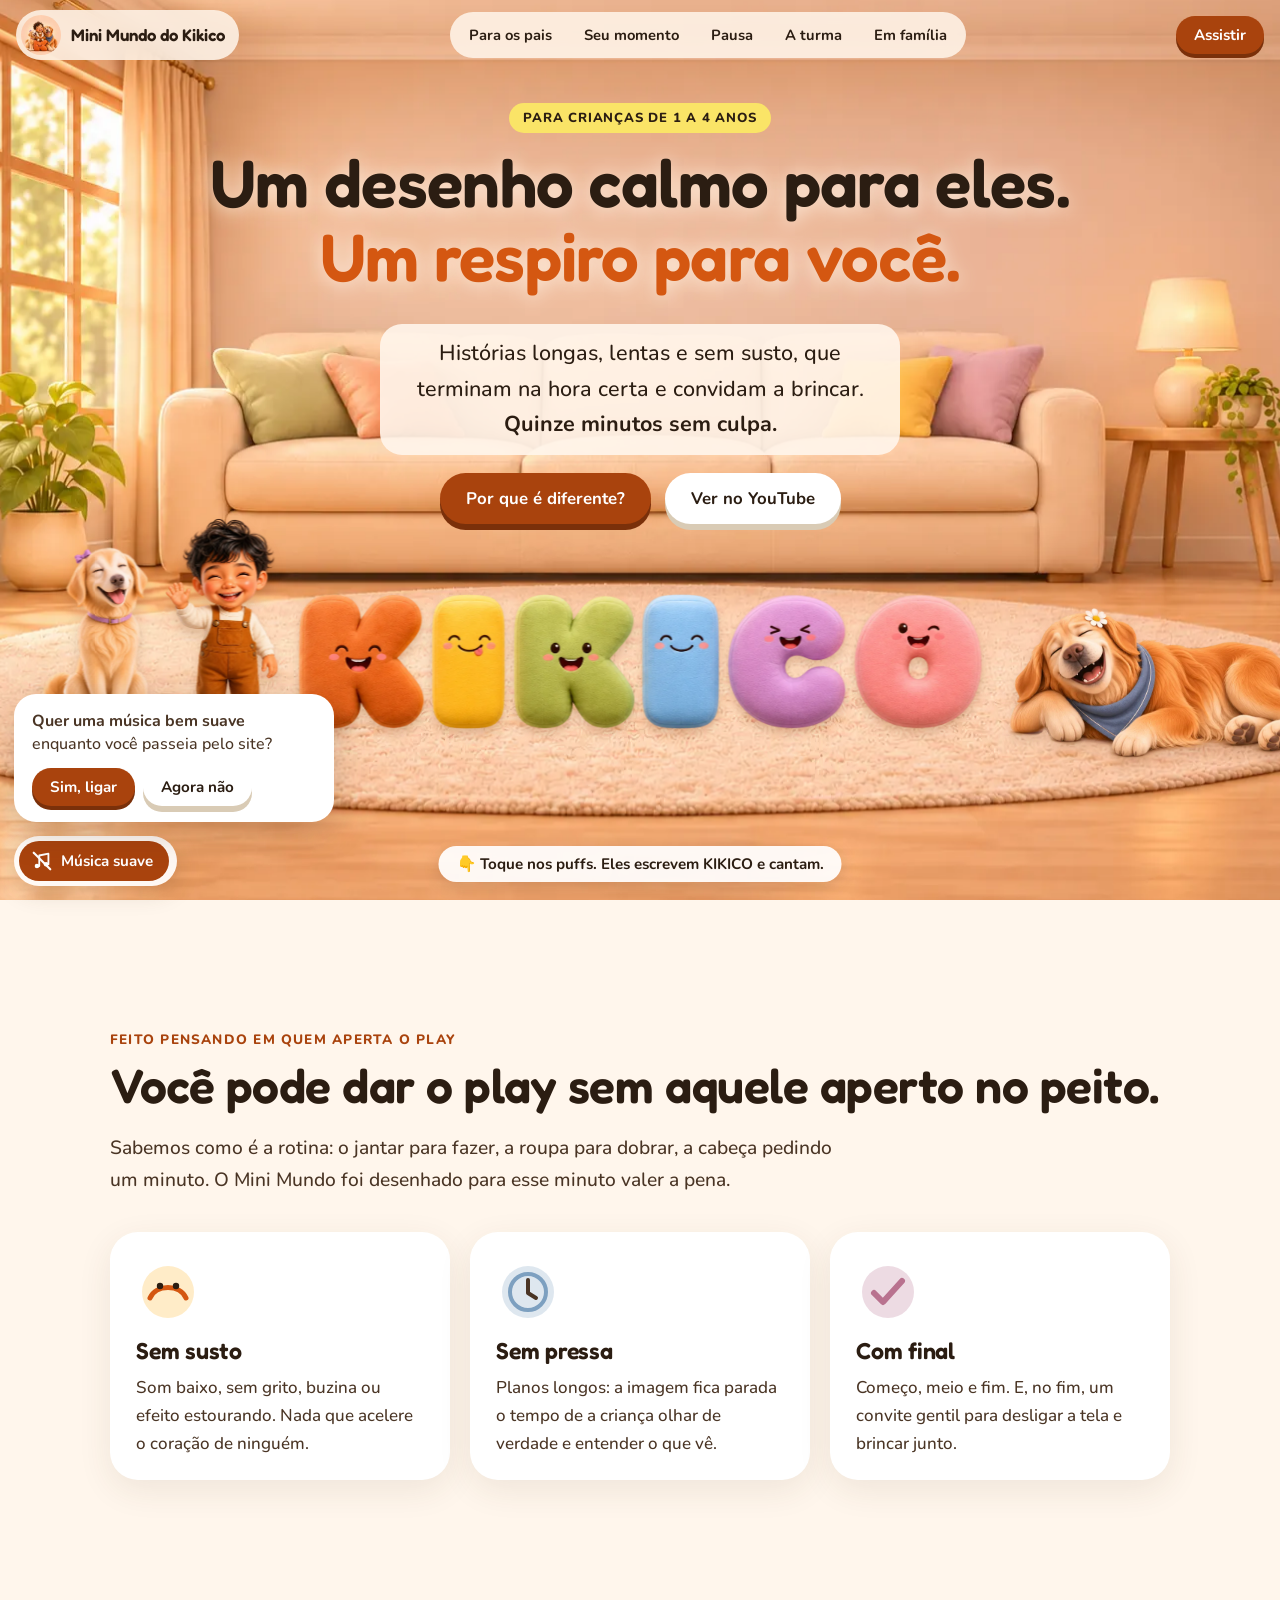
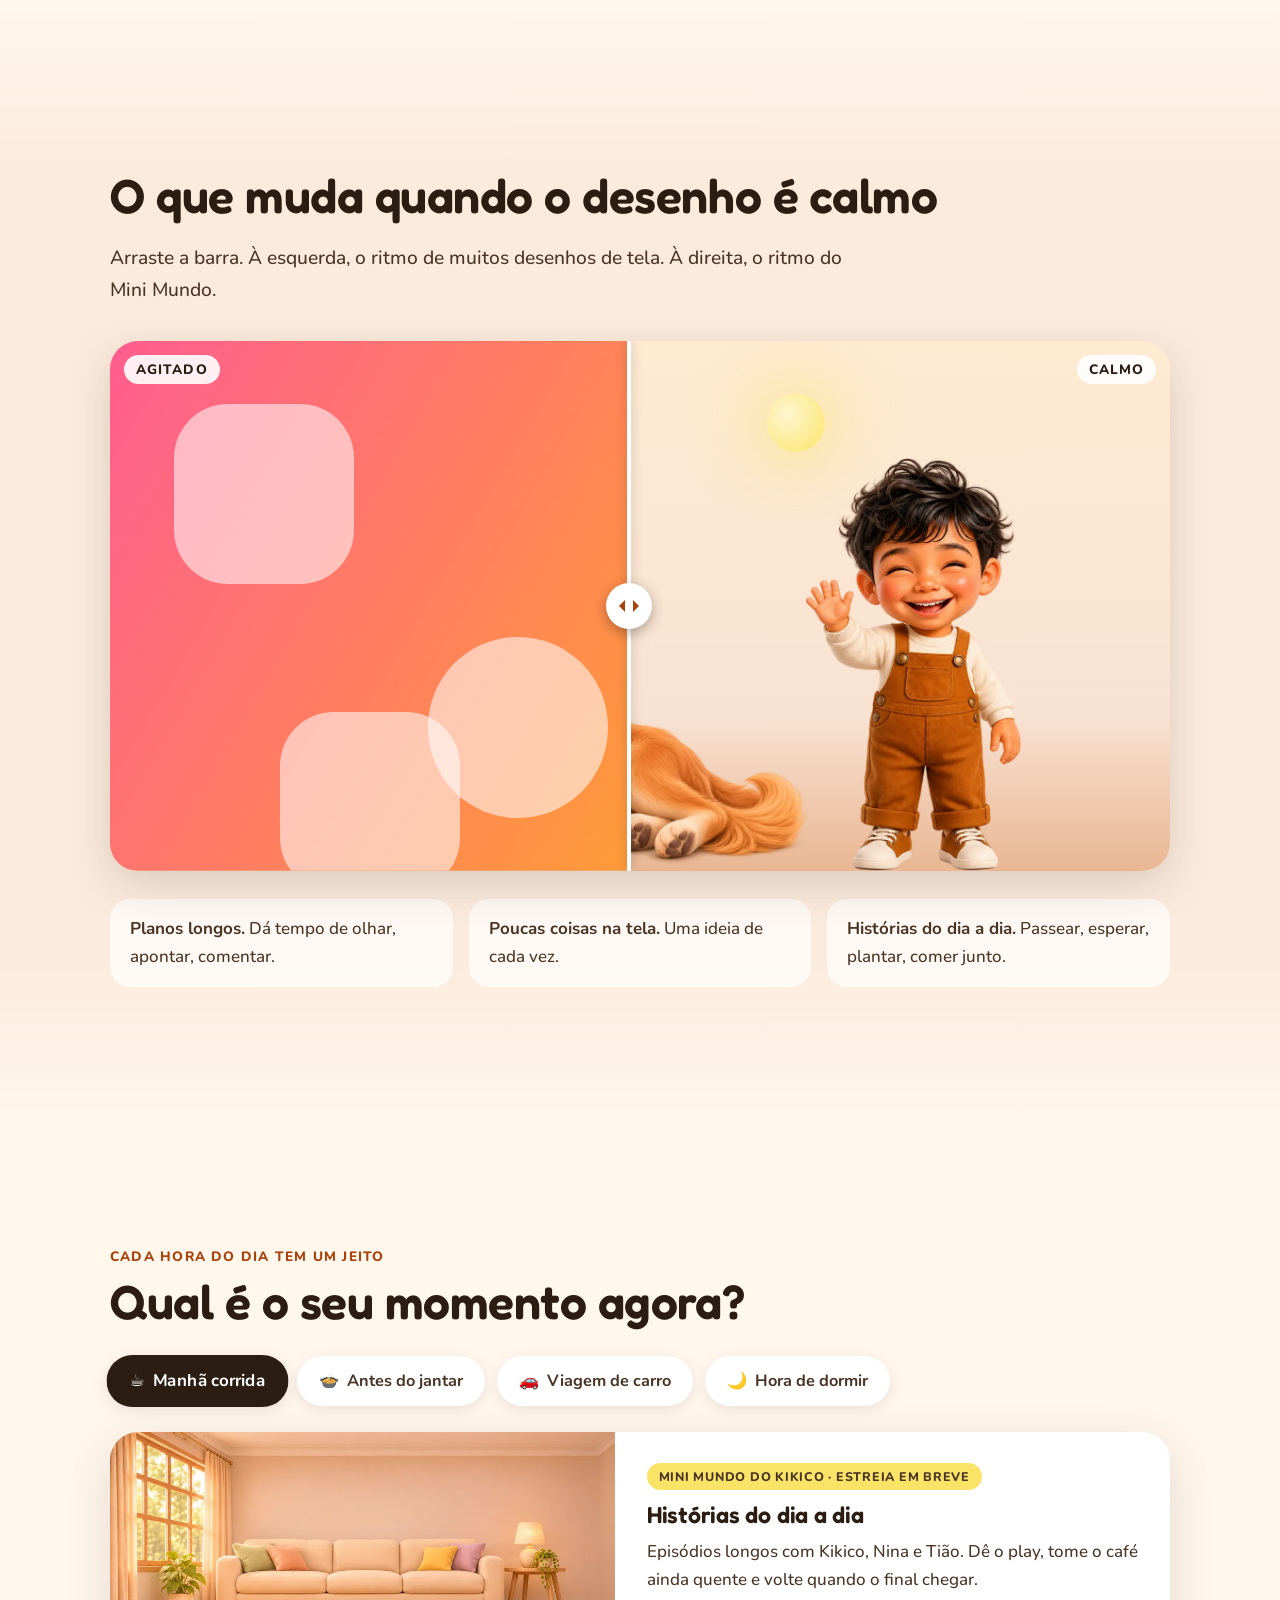
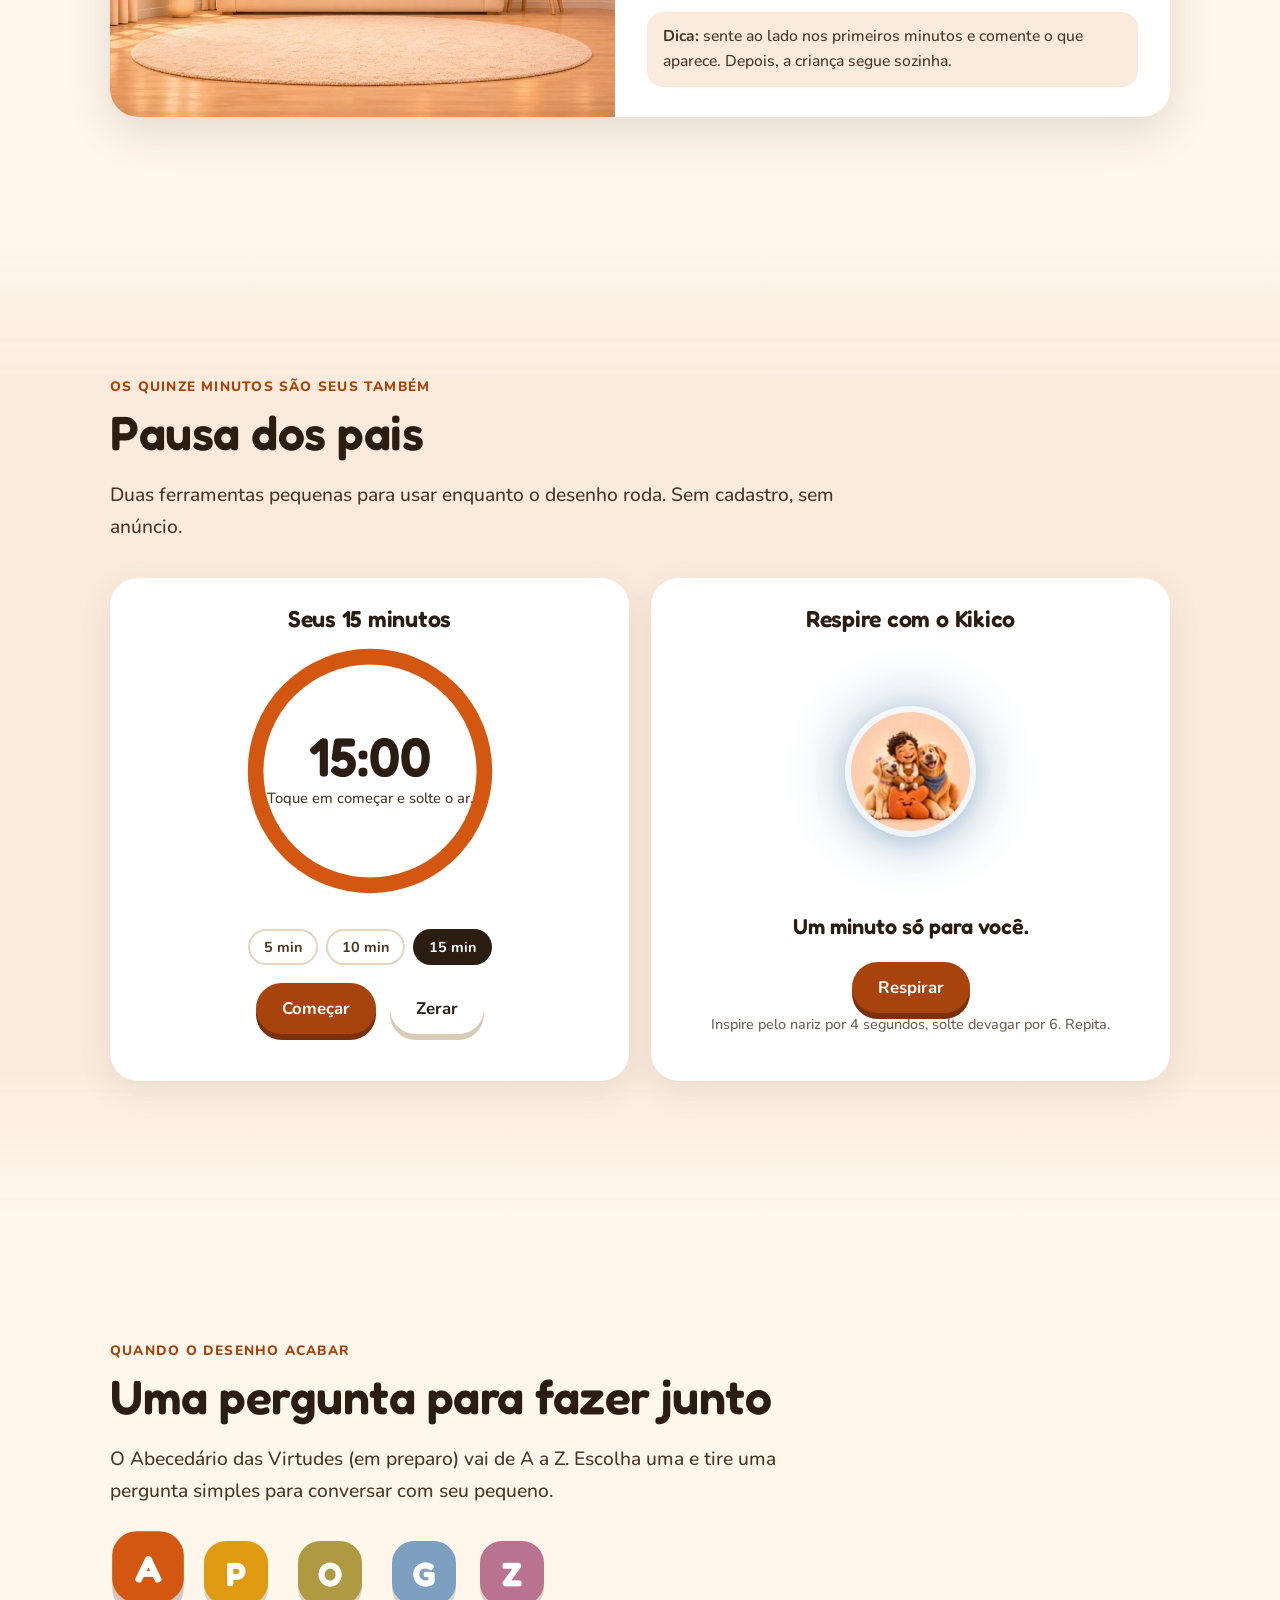
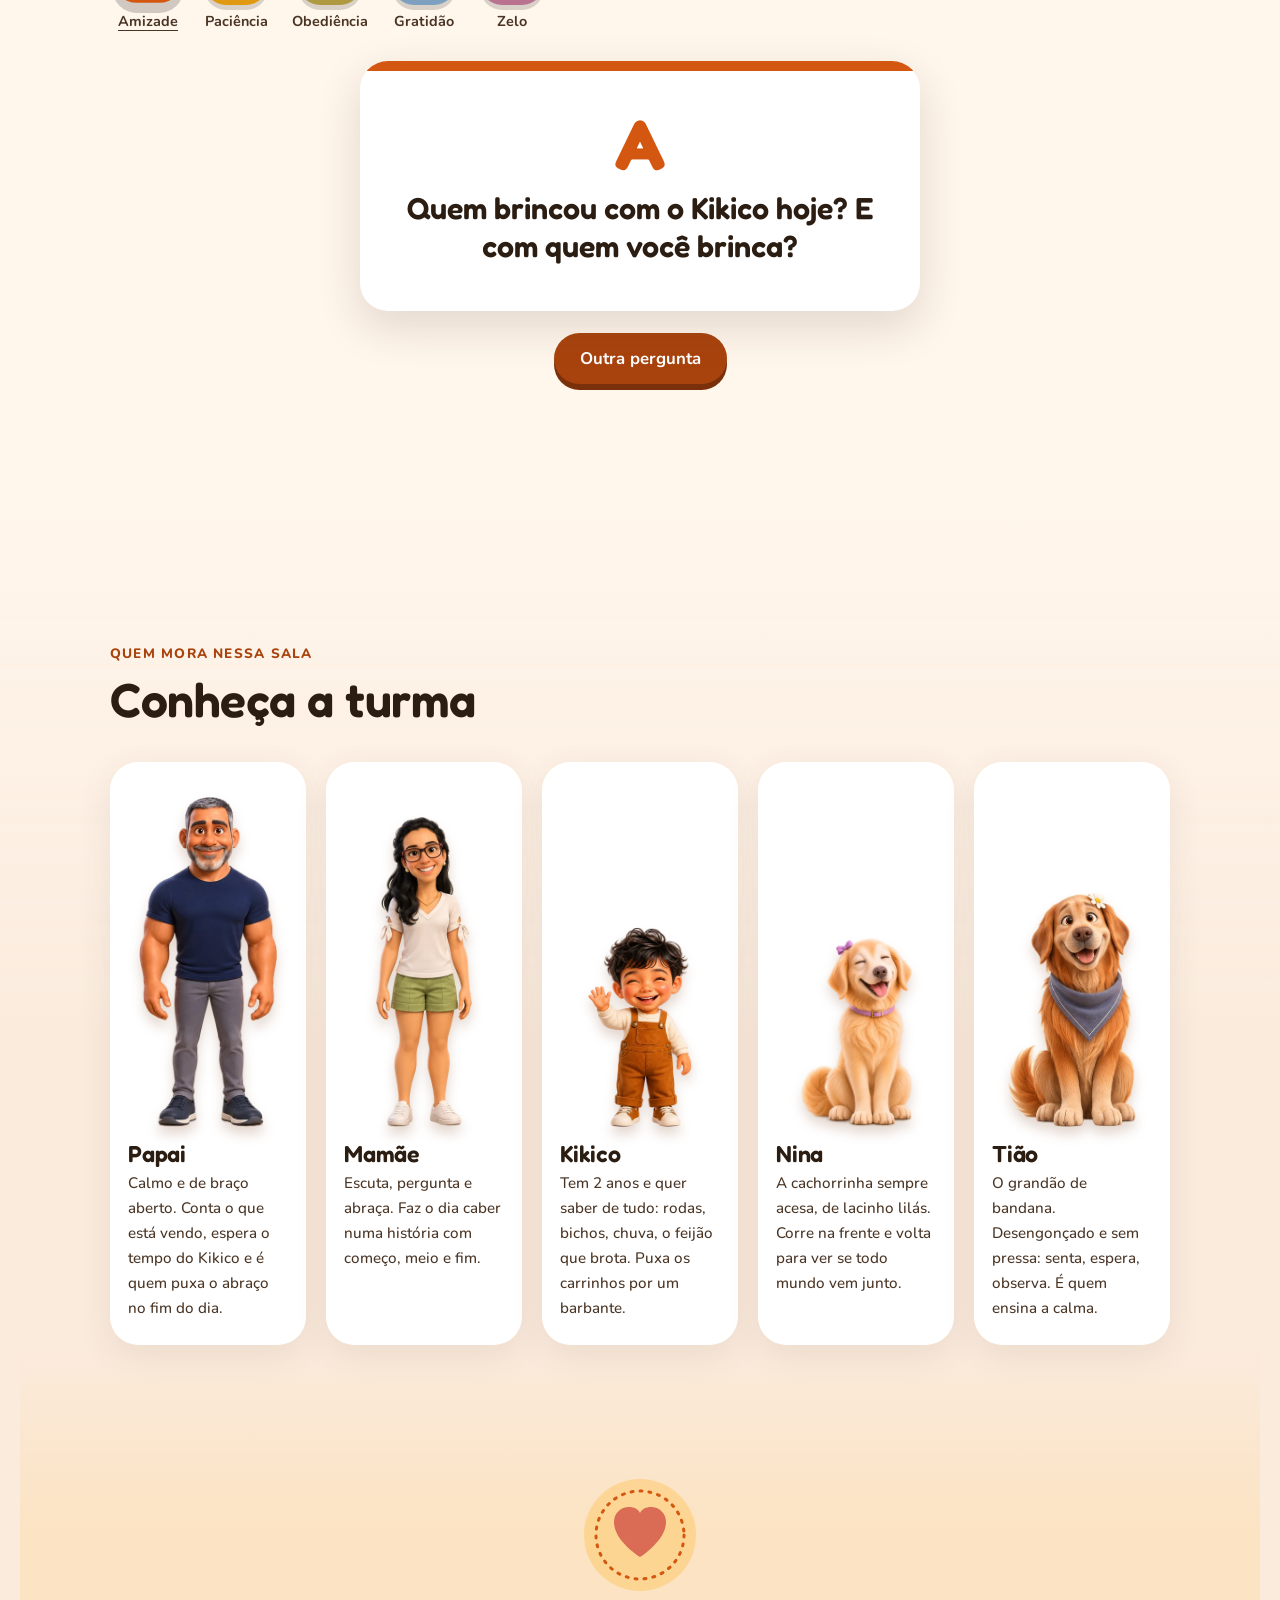
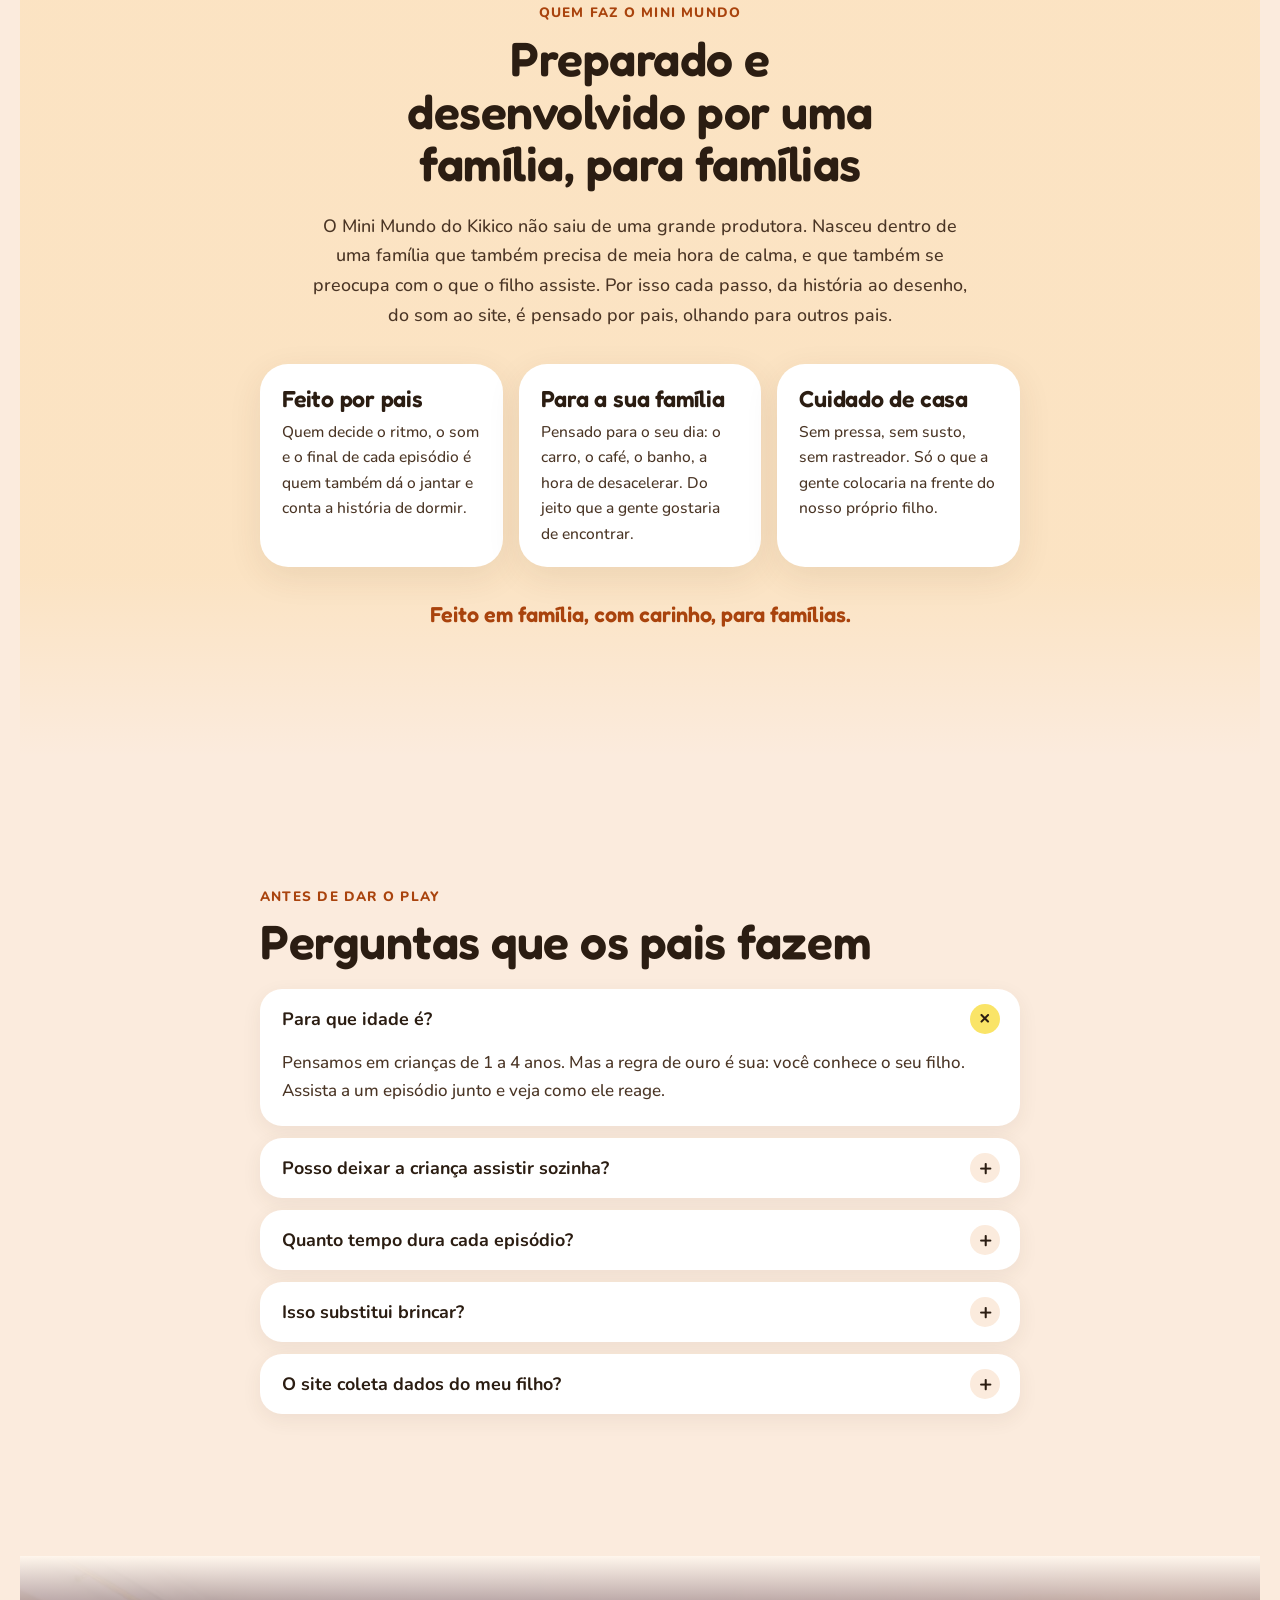
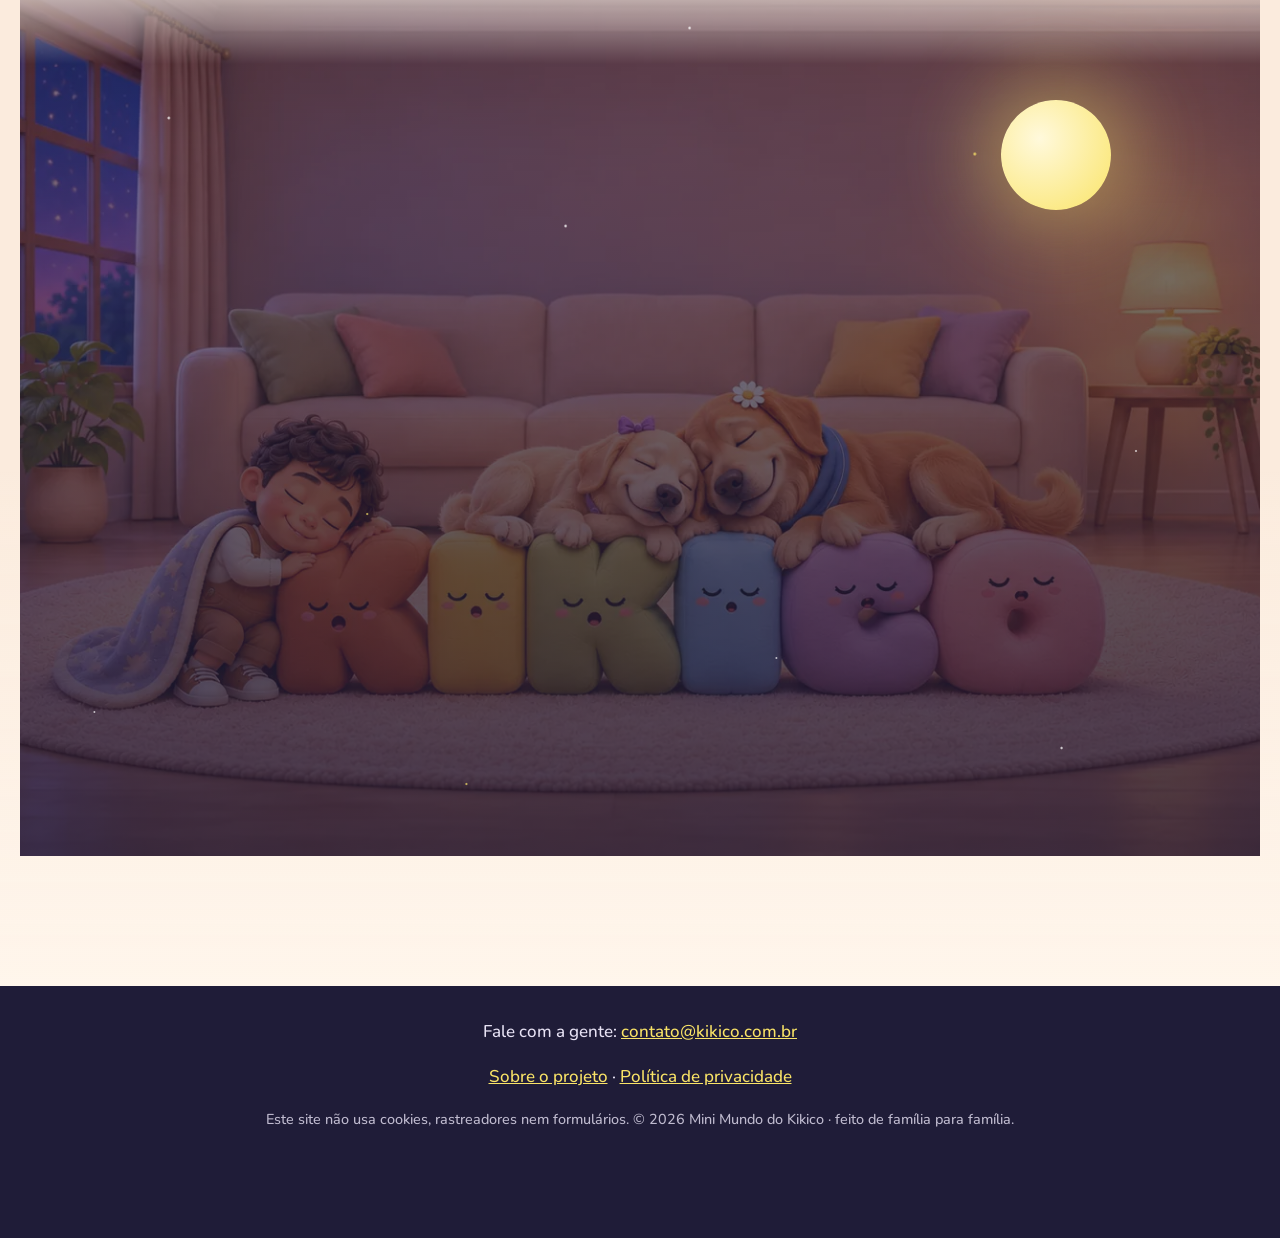
==== commit 62e58f31: "Paginas Sobre o projeto e Politica de privacidade, linkadas no rodape Co-Authored-By: Claude Haiku 5" ====
--- a/index.html
+++ b/index.html
@@ -330,6 +330,7 @@
 
 <footer class="rodape">
   <p>Fale com a gente: <a href="mailto:contato@kikico.com.br">contato@kikico.com.br</a></p>
+  <p><a href="sobre.html">Sobre o projeto</a> · <a href="politica-de-privacidade.html">Política de privacidade</a></p>
   <p class="miudo">Este site não usa cookies, rastreadores nem formulários. © 2026 Mini Mundo do Kikico · feito de família para família.</p>
 </footer>
 
